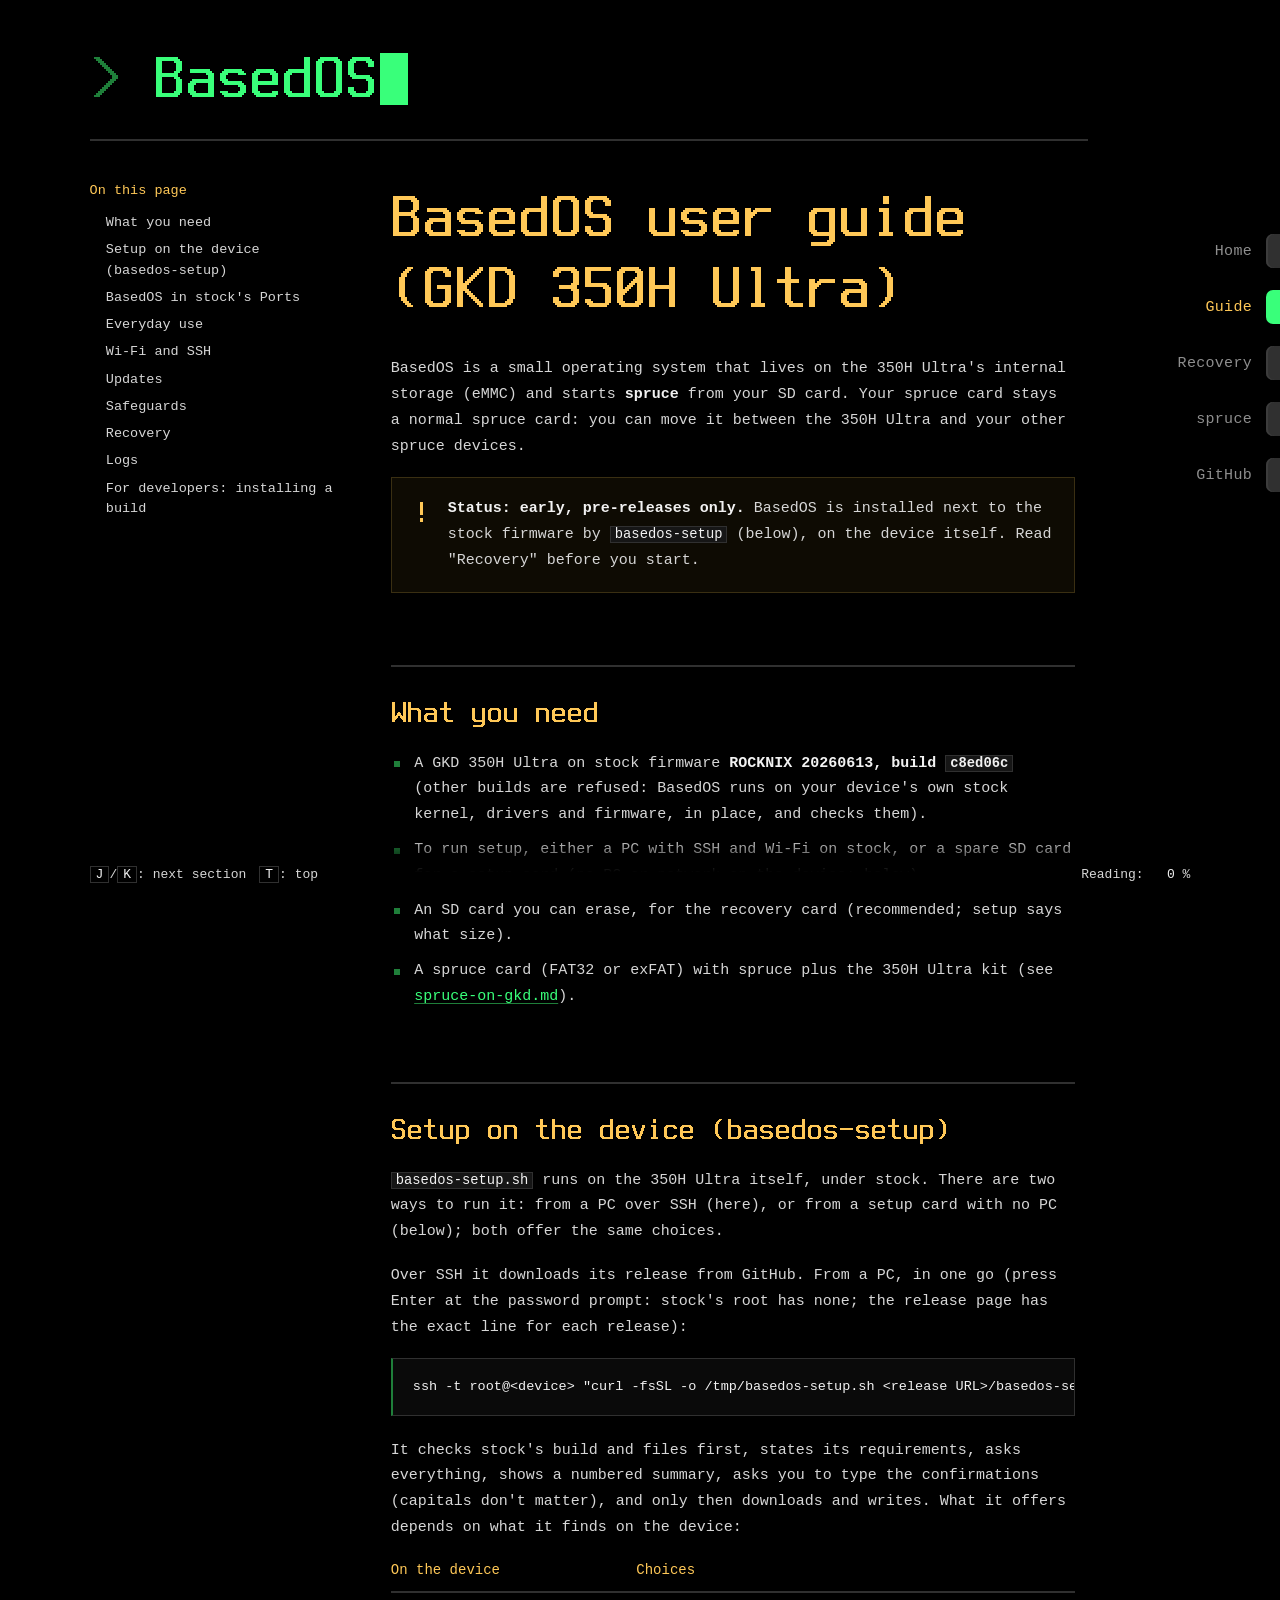
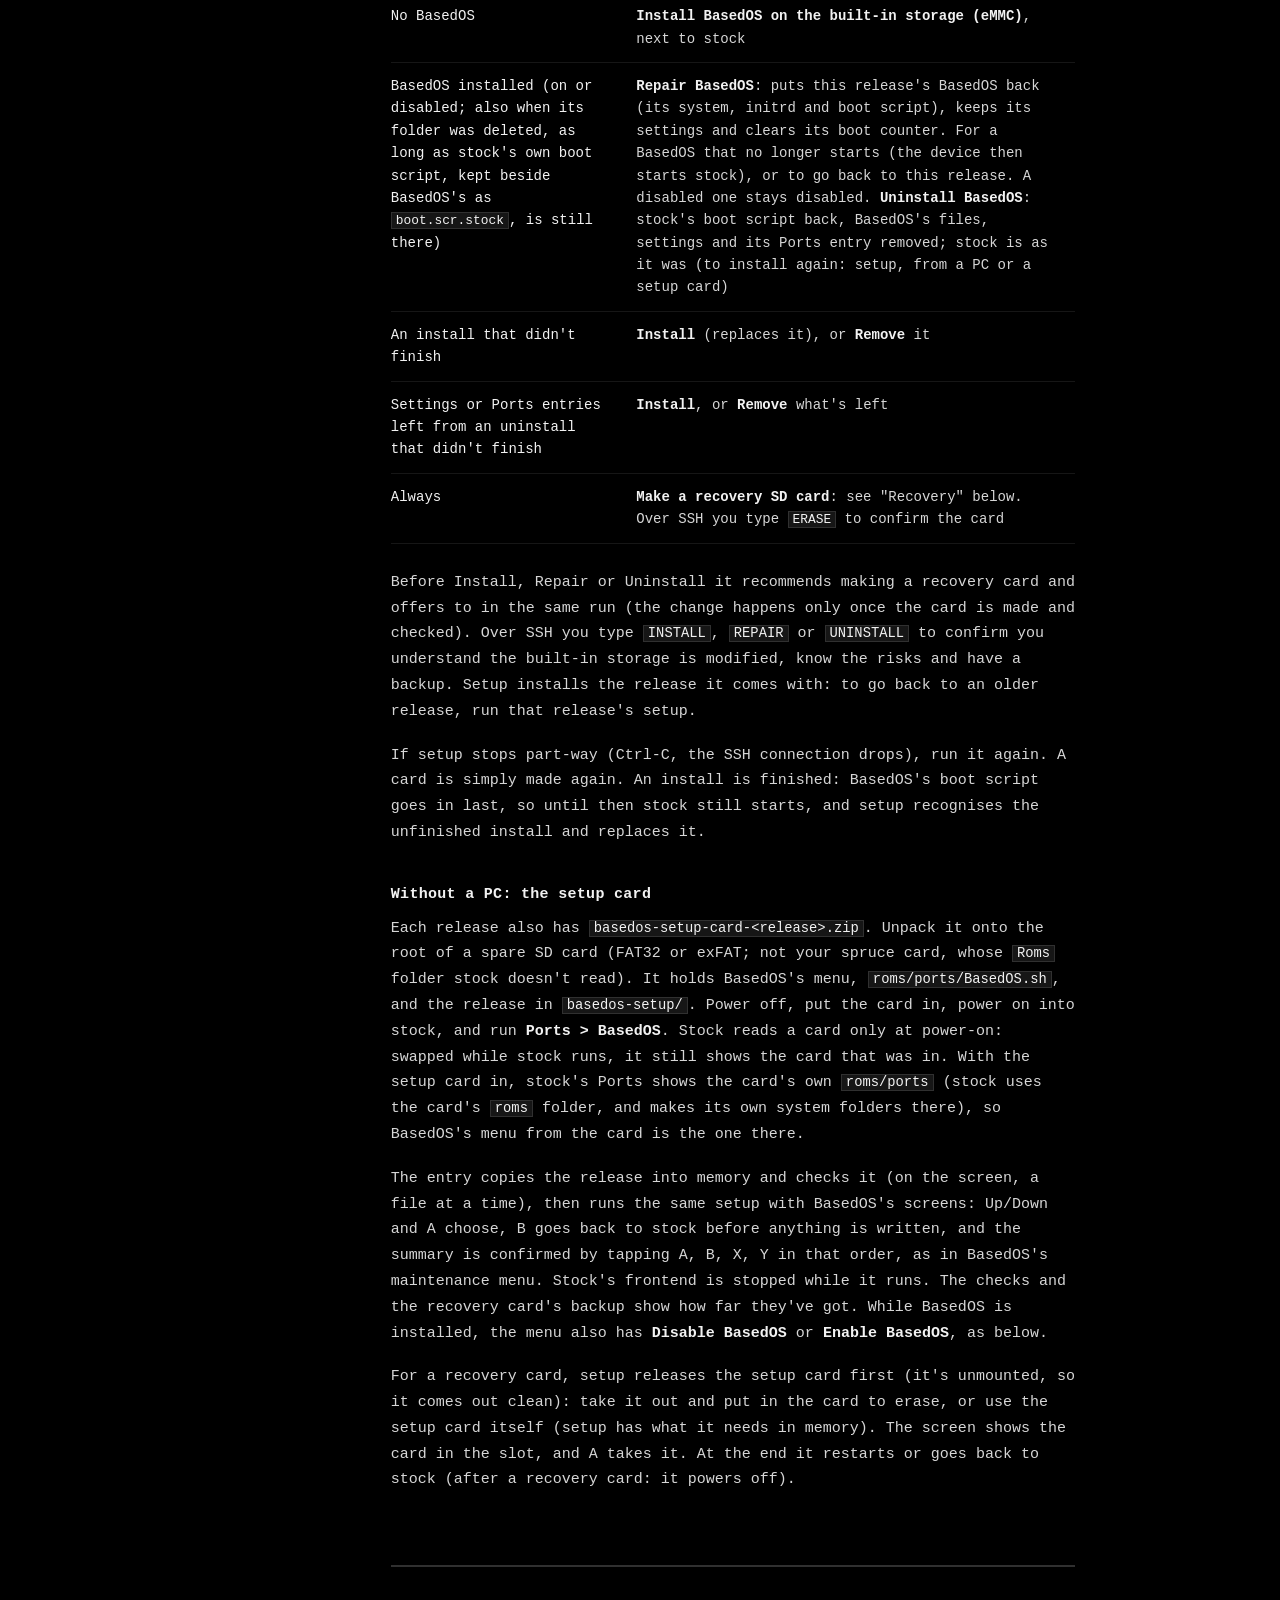
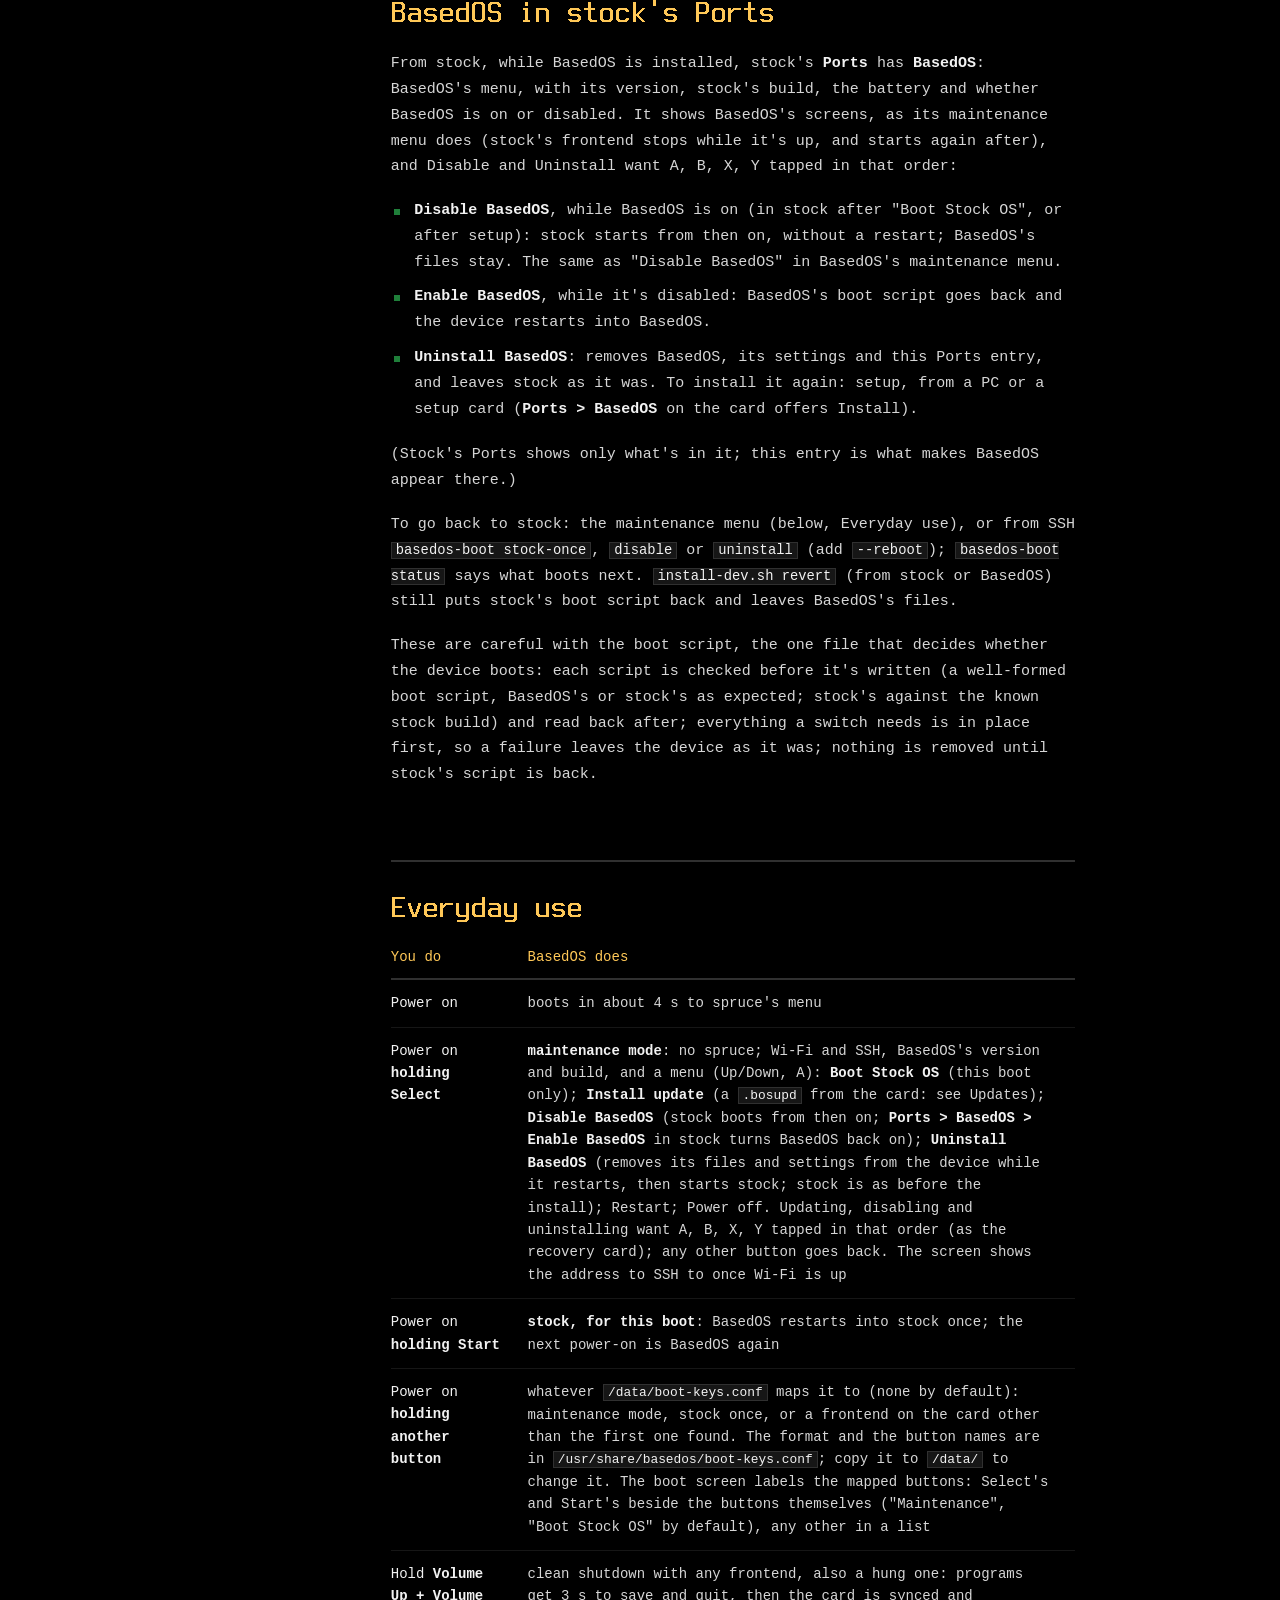
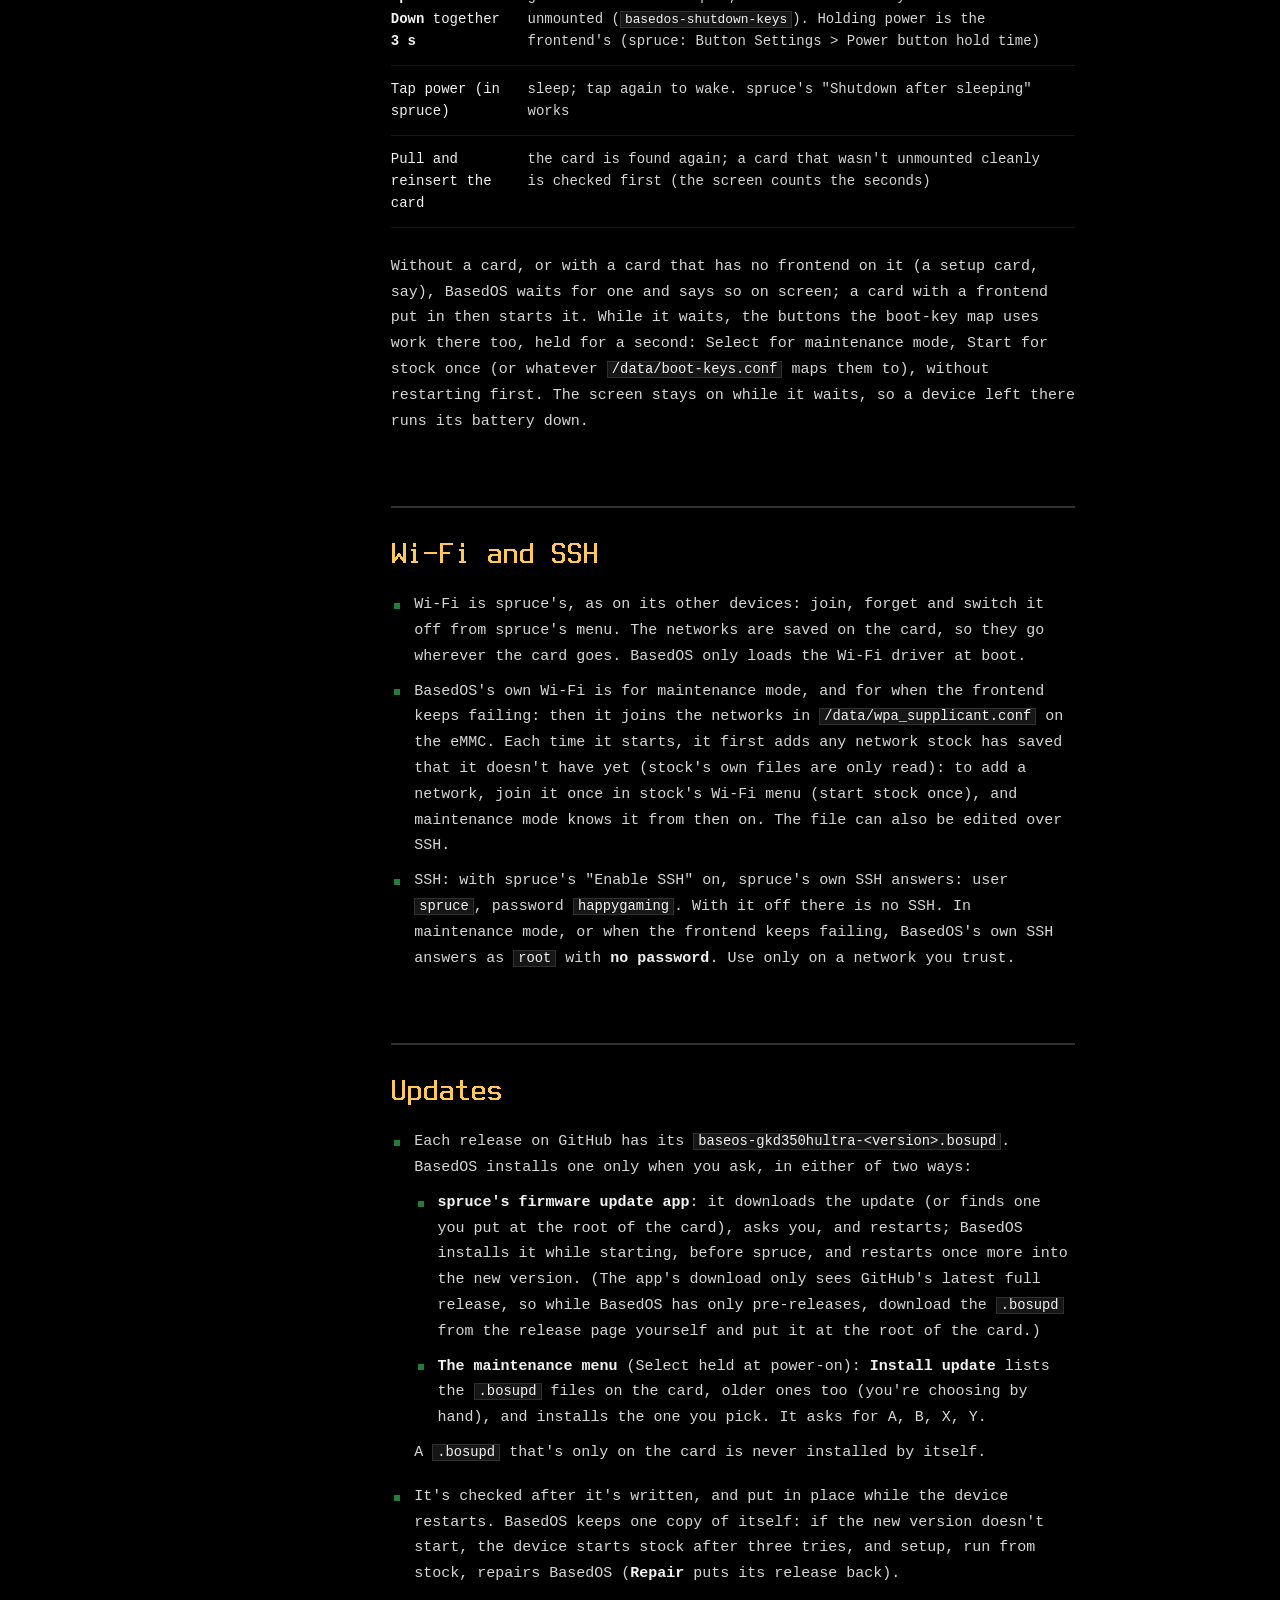
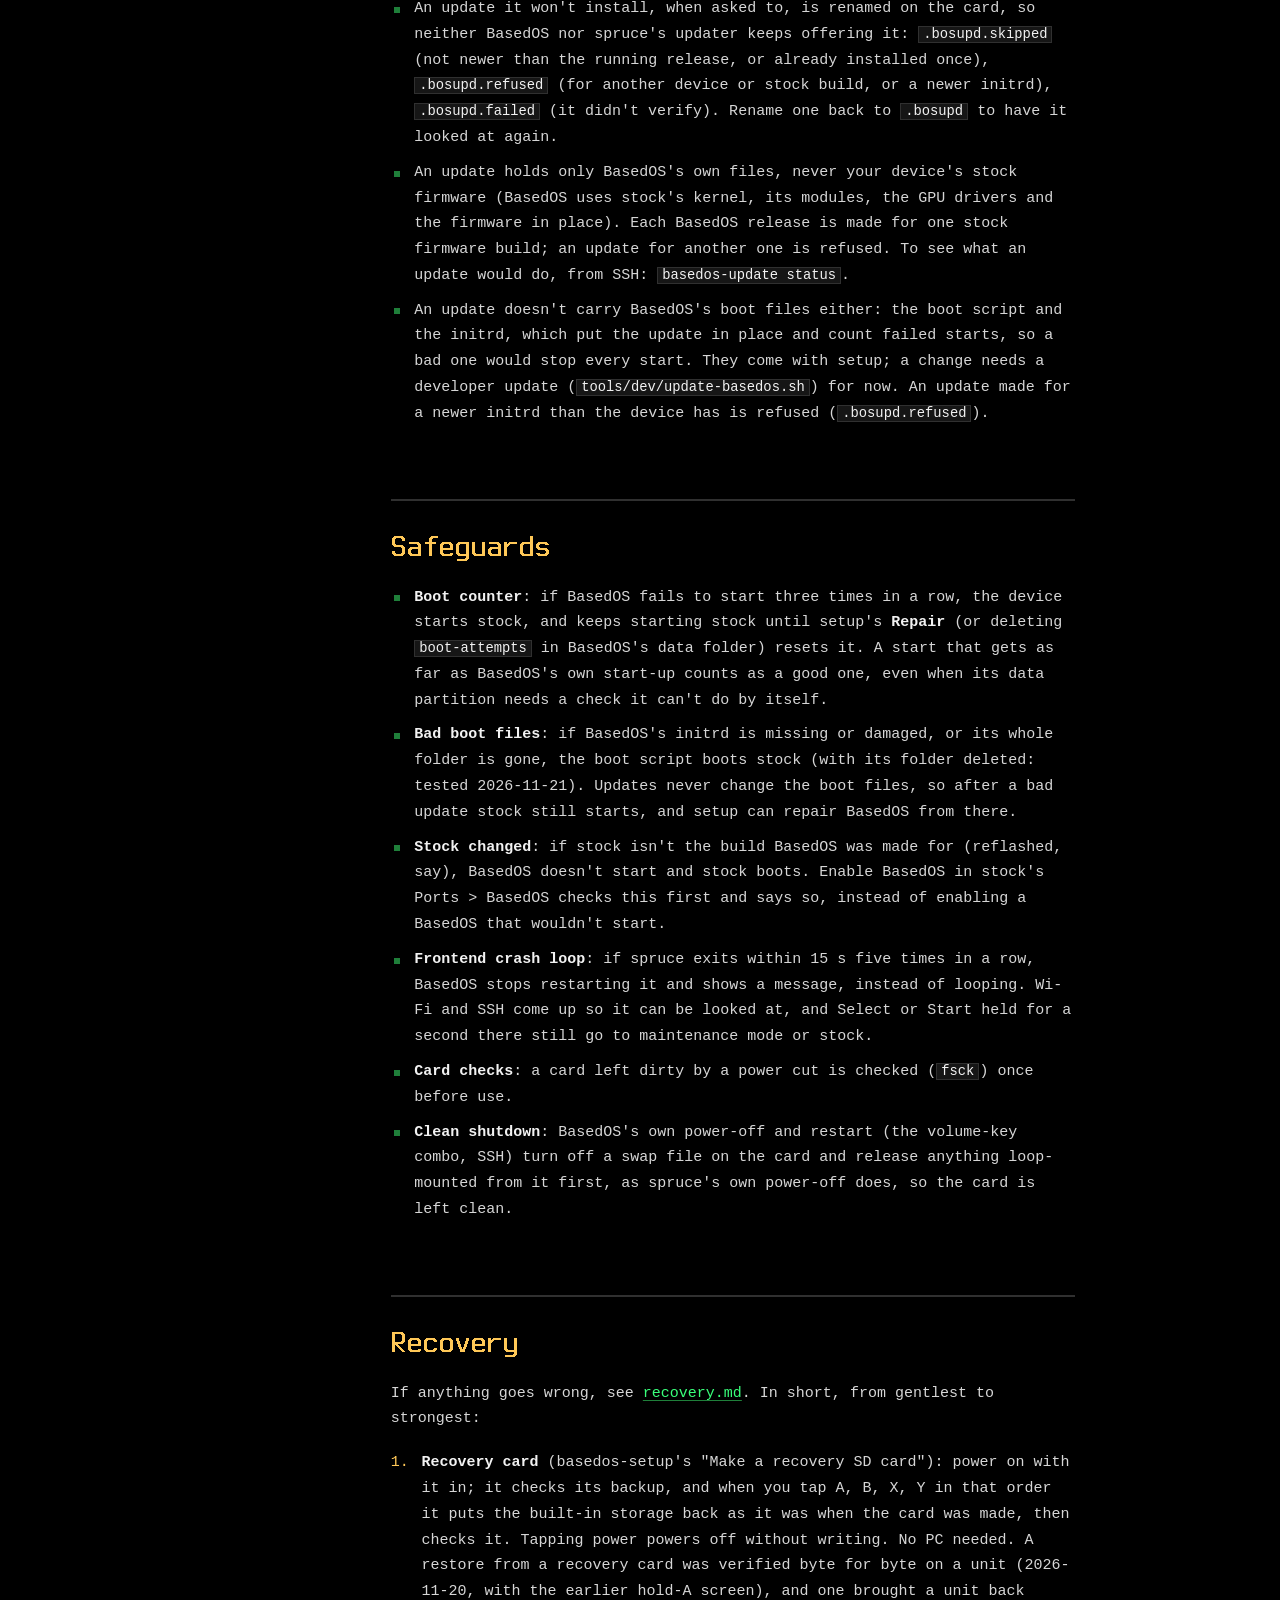
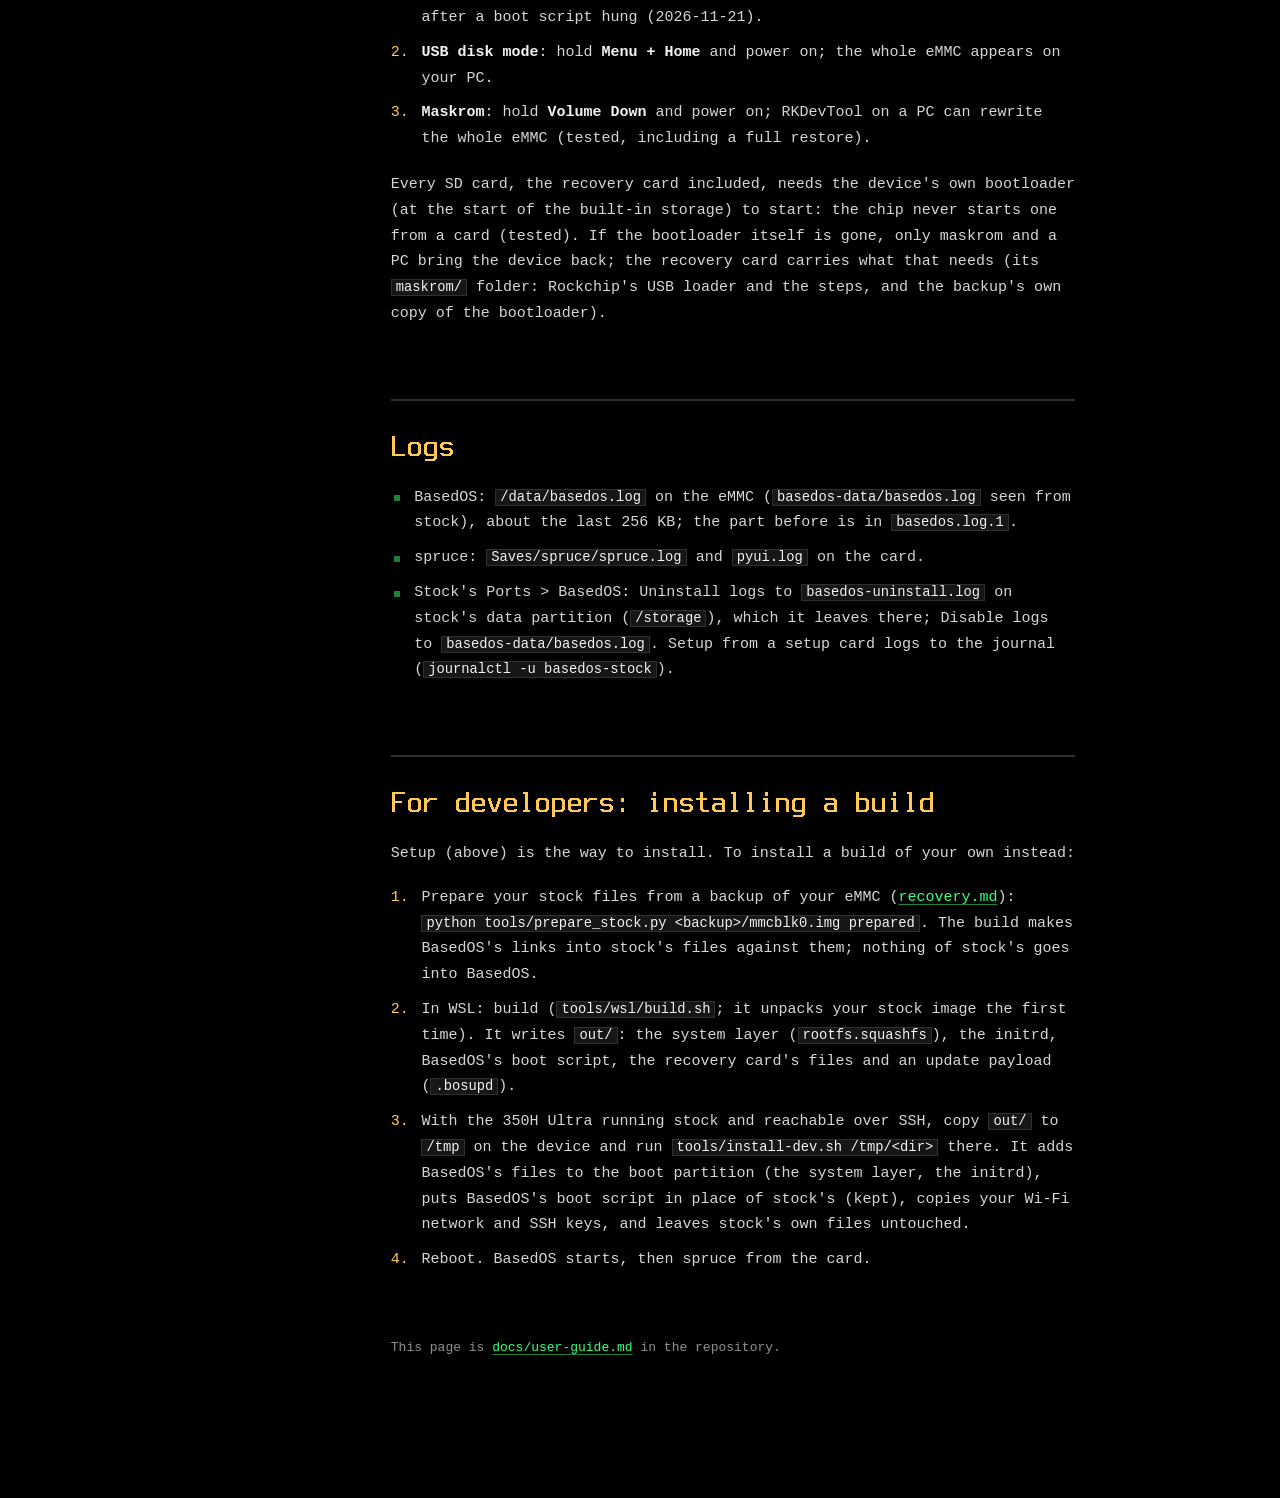
==== site/guide.html @ db6d16e3 "Web docs: site/ in the boot screen's look, with its own font tools/site/build.py (standard library o" ====
<!doctype html>
<html lang="en">
<head>
<meta charset="utf-8">
<meta name="viewport" content="width=device-width, initial-scale=1">
<title>BasedOS user guide (GKD 350H Ultra)</title>
<meta name="description" content="Setting up BasedOS on the GKD 350H Ultra, using it day to day, and getting back to stock.">
<meta name="theme-color" content="#000000">
<meta name="color-scheme" content="dark">
<link rel="icon" href="favicon.svg" type="image/svg+xml">
<link rel="preload" href="fonts/BasedOS-Boot.ttf" as="font" type="font/ttf" crossorigin>
<link rel="stylesheet" href="basedos.css">
</head>
<body class="doc">
<a class="skip" href="#main">Skip to the text</a>
<header class="bezel">
  <a class="homelink" href="index.html"><svg class="wordmark" viewBox="0 0 160 32" role="img" aria-label="BasedOS"><title>BasedOS</title><rect class="c" x="2" y="6" width="3" height="1"/><rect class="c" x="3" y="7" width="3" height="1"/><rect class="c" x="4" y="8" width="3" height="1"/><rect class="c" x="5" y="9" width="3" height="1"/><rect class="c" x="6" y="10" width="3" height="1"/><rect class="c" x="7" y="11" width="3" height="1"/><rect class="c" x="8" y="12" width="3" height="1"/><rect class="c" x="9" y="13" width="3" height="1"/><rect class="c" x="10" y="14" width="3" height="1"/><rect class="c" x="11" y="15" width="3" height="2"/><rect class="c" x="10" y="17" width="3" height="1"/><rect class="c" x="9" y="18" width="3" height="1"/><rect class="c" x="8" y="19" width="3" height="1"/><rect class="c" x="7" y="20" width="3" height="1"/><rect class="c" x="6" y="21" width="3" height="1"/><rect class="c" x="5" y="22" width="3" height="1"/><rect class="c" x="4" y="23" width="3" height="1"/><rect class="c" x="3" y="24" width="3" height="1"/><rect class="c" x="2" y="25" width="3" height="1"/><rect class="w" x="33" y="6" width="11" height="1"/><rect class="w" x="33" y="7" width="12" height="1"/><rect class="w" x="42" y="8" width="4" height="1"/><rect class="w" x="43" y="9" width="3" height="4"/><rect class="w" x="33" y="8" width="3" height="6"/><rect class="w" x="42" y="13" width="3" height="1"/><rect class="w" x="33" y="14" width="11" height="2"/><rect class="w" x="42" y="16" width="3" height="1"/><rect class="w" x="43" y="17" width="3" height="6"/><rect class="w" x="33" y="16" width="3" height="8"/><rect class="w" x="42" y="23" width="4" height="1"/><rect class="w" x="33" y="24" width="12" height="1"/><rect class="w" x="33" y="25" width="11" height="1"/><rect class="w" x="50" y="12" width="10" height="1"/><rect class="w" x="50" y="13" width="11" height="1"/><rect class="w" x="58" y="14" width="4" height="1"/><rect class="w" x="59" y="15" width="3" height="2"/><rect class="w" x="51" y="17" width="11" height="1"/><rect class="w" x="50" y="18" width="12" height="1"/><rect class="w" x="49" y="19" width="4" height="1"/><rect class="w" x="49" y="20" width="3" height="3"/><rect class="w" x="59" y="19" width="3" height="5"/><rect class="w" x="49" y="23" width="4" height="1"/><rect class="w" x="50" y="24" width="12" height="1"/><rect class="w" x="51" y="25" width="11" height="1"/><rect class="w" x="67" y="12" width="9" height="1"/><rect class="w" x="66" y="13" width="11" height="1"/><rect class="w" x="74" y="14" width="4" height="1"/><rect class="w" x="65" y="14" width="4" height="1"/><rect class="w" x="65" y="15" width="3" height="2"/><rect class="w" x="65" y="17" width="4" height="1"/><rect class="w" x="66" y="18" width="10" height="1"/><rect class="w" x="67" y="19" width="10" height="1"/><rect class="w" x="74" y="20" width="4" height="1"/><rect class="w" x="75" y="21" width="3" height="2"/><rect class="w" x="74" y="23" width="4" height="1"/><rect class="w" x="65" y="23" width="4" height="1"/><rect class="w" x="66" y="24" width="11" height="1"/><rect class="w" x="67" y="25" width="9" height="1"/><rect class="w" x="83" y="12" width="9" height="1"/><rect class="w" x="82" y="13" width="11" height="1"/><rect class="w" x="90" y="14" width="4" height="1"/><rect class="w" x="81" y="14" width="4" height="1"/><rect class="w" x="91" y="15" width="3" height="3"/><rect class="w" x="81" y="15" width="3" height="3"/><rect class="w" x="81" y="18" width="13" height="2"/><rect class="w" x="81" y="20" width="3" height="3"/><rect class="w" x="91" y="23" width="3" height="1"/><rect class="w" x="81" y="23" width="4" height="1"/><rect class="w" x="82" y="24" width="12" height="1"/><rect class="w" x="83" y="25" width="10" height="1"/><rect class="w" x="107" y="6" width="3" height="6"/><rect class="w" x="99" y="12" width="11" height="1"/><rect class="w" x="98" y="13" width="12" height="1"/><rect class="w" x="97" y="14" width="4" height="1"/><rect class="w" x="97" y="15" width="3" height="8"/><rect class="w" x="107" y="14" width="3" height="10"/><rect class="w" x="97" y="23" width="4" height="1"/><rect class="w" x="98" y="24" width="12" height="1"/><rect class="w" x="99" y="25" width="11" height="1"/><rect class="w" x="115" y="6" width="9" height="1"/><rect class="w" x="114" y="7" width="11" height="1"/><rect class="w" x="122" y="8" width="4" height="1"/><rect class="w" x="113" y="8" width="4" height="1"/><rect class="w" x="123" y="9" width="3" height="14"/><rect class="w" x="113" y="9" width="3" height="14"/><rect class="w" x="122" y="23" width="4" height="1"/><rect class="w" x="113" y="23" width="4" height="1"/><rect class="w" x="114" y="24" width="11" height="1"/><rect class="w" x="115" y="25" width="9" height="1"/><rect class="w" x="131" y="6" width="9" height="1"/><rect class="w" x="130" y="7" width="11" height="1"/><rect class="w" x="138" y="8" width="4" height="1"/><rect class="w" x="129" y="8" width="4" height="1"/><rect class="w" x="139" y="9" width="3" height="2"/><rect class="w" x="129" y="9" width="3" height="5"/><rect class="w" x="129" y="14" width="4" height="1"/><rect class="w" x="130" y="15" width="10" height="1"/><rect class="w" x="131" y="16" width="10" height="1"/><rect class="w" x="138" y="17" width="4" height="1"/><rect class="w" x="139" y="18" width="3" height="5"/><rect class="w" x="129" y="21" width="3" height="2"/><rect class="w" x="138" y="23" width="4" height="1"/><rect class="w" x="129" y="23" width="4" height="1"/><rect class="w" x="130" y="24" width="11" height="1"/><rect class="w" x="131" y="25" width="9" height="1"/><rect class="k" x="145" y="4" width="14" height="26"/></svg></a>
</header>
<nav class="keys" aria-label="Pages"><a href="index.html"><span class="label">Home</span><span class="btn" aria-hidden="true"></span></a><a href="guide.html" aria-current="page"><span class="label">Guide</span><span class="btn" aria-hidden="true"></span></a><a href="recovery.html"><span class="label">Recovery</span><span class="btn" aria-hidden="true"></span></a><a href="spruce.html"><span class="label">spruce</span><span class="btn" aria-hidden="true"></span></a><a href="https://github.com/theycallmeboxy/BasedOS"><span class="label">GitHub</span><span class="btn" aria-hidden="true"></span></a></nav>
<div class="screen">
<nav class="menu" aria-label="On this page"><details open><summary>On this page</summary><ol><li class="l2"><a href="#what-you-need">What you need</a></li><li class="l2"><a href="#setup-on-the-device-basedos-setup">Setup on the device (basedos-setup)</a></li><li class="l2"><a href="#basedos-in-stock-s-ports">BasedOS in stock&#x27;s Ports</a></li><li class="l2"><a href="#everyday-use">Everyday use</a></li><li class="l2"><a href="#wi-fi-and-ssh">Wi-Fi and SSH</a></li><li class="l2"><a href="#updates">Updates</a></li><li class="l2"><a href="#safeguards">Safeguards</a></li><li class="l2"><a href="#recovery">Recovery</a></li><li class="l2"><a href="#logs">Logs</a></li><li class="l2"><a href="#for-developers-installing-a-build">For developers: installing a build</a></li></ol></details></nav>
<main id="main">
<h1 id="basedos-user-guide-gkd-350h-ultra"><a class="anchor" href="#basedos-user-guide-gkd-350h-ultra" aria-hidden="true" tabindex="-1">#</a>BasedOS user guide (GKD 350H Ultra)</h1><p>BasedOS is a small operating system that lives on the 350H Ultra's internal storage (eMMC) and starts <strong>spruce</strong> from your SD card. Your spruce card stays a normal spruce card: you can move it between the 350H Ultra and your other spruce devices.</p><aside class="note"><span class="bang" aria-hidden="true">!</span><div><p><strong>Status: early, pre-releases only.</strong> BasedOS is installed next to the stock firmware by <code>basedos-setup</code> (below), on the device itself. Read "Recovery" before you start.</p></div></aside><h2 id="what-you-need"><a class="anchor" href="#what-you-need" aria-hidden="true" tabindex="-1">#</a>What you need</h2><ul><li>A GKD 350H Ultra on stock firmware <strong>ROCKNIX 20260613, build <code>c8ed06c</code></strong> (other builds are refused: BasedOS runs on your device's own stock kernel, drivers and firmware, in place, and checks them).</li><li>To run setup, either a PC with SSH and Wi-Fi on stock, or a spare SD card for a setup card (no PC or network on the device; below).</li><li>An SD card you can erase, for the recovery card (recommended; setup says what size).</li><li>A spruce card (FAT32 or exFAT) with spruce plus the 350H Ultra kit (see <a href="spruce.html"><a href="spruce.html">spruce-on-gkd.md</a></a>).</li></ul><h2 id="setup-on-the-device-basedos-setup"><a class="anchor" href="#setup-on-the-device-basedos-setup" aria-hidden="true" tabindex="-1">#</a>Setup on the device (basedos-setup)</h2><p><code>basedos-setup.sh</code> runs on the 350H Ultra itself, under stock. There are two ways to run it: from a PC over SSH (here), or from a setup card with no PC (below); both offer the same choices.</p><p>Over SSH it downloads its release from GitHub. From a PC, in one go (press Enter at the password prompt: stock's root has none; the release page has the exact line for each release):</p><pre><code>ssh -t root@&lt;device&gt; &quot;curl -fsSL -o /tmp/basedos-setup.sh &lt;release URL&gt;/basedos-setup.sh &amp;&amp; sh /tmp/basedos-setup.sh&quot;</code></pre><p>It checks stock's build and files first, states its requirements, asks everything, shows a numbered summary, asks you to type the confirmations (capitals don't matter), and only then downloads and writes. What it offers depends on what it finds on the device:</p><div class="table"><table><thead><tr><th>On the device</th><th>Choices</th></tr></thead><tbody><tr><td>No BasedOS</td><td><strong>Install BasedOS on the built-in storage (eMMC)</strong>, next to stock</td></tr><tr><td>BasedOS installed (on or disabled; also when its folder was deleted, as long as stock's own boot script, kept beside BasedOS's as <code>boot.scr.stock</code>, is still there)</td><td><strong>Repair BasedOS</strong>: puts this release's BasedOS back (its system, initrd and boot script), keeps its settings and clears its boot counter. For a BasedOS that no longer starts (the device then starts stock), or to go back to this release. A disabled one stays disabled. <strong>Uninstall BasedOS</strong>: stock's boot script back, BasedOS's files, settings and its Ports entry removed; stock is as it was (to install again: setup, from a PC or a setup card)</td></tr><tr><td>An install that didn't finish</td><td><strong>Install</strong> (replaces it), or <strong>Remove</strong> it</td></tr><tr><td>Settings or Ports entries left from an uninstall that didn't finish</td><td><strong>Install</strong>, or <strong>Remove</strong> what's left</td></tr><tr><td>Always</td><td><strong>Make a recovery SD card</strong>: see "Recovery" below. Over SSH you type <code>ERASE</code> to confirm the card</td></tr></tbody></table></div><p>Before Install, Repair or Uninstall it recommends making a recovery card and offers to in the same run (the change happens only once the card is made and checked). Over SSH you type <code>INSTALL</code>, <code>REPAIR</code> or <code>UNINSTALL</code> to confirm you understand the built-in storage is modified, know the risks and have a backup. Setup installs the release it comes with: to go back to an older release, run that release's setup.</p><p>If setup stops part-way (Ctrl-C, the SSH connection drops), run it again. A card is simply made again. An install is finished: BasedOS's boot script goes in last, so until then stock still starts, and setup recognises the unfinished install and replaces it.</p><h3 id="without-a-pc-the-setup-card"><a class="anchor" href="#without-a-pc-the-setup-card" aria-hidden="true" tabindex="-1">#</a>Without a PC: the setup card</h3><p>Each release also has <code>basedos-setup-card-&lt;release&gt;.zip</code>. Unpack it onto the root of a spare SD card (FAT32 or exFAT; not your spruce card, whose <code>Roms</code> folder stock doesn't read). It holds BasedOS's menu, <code>roms/ports/BasedOS.sh</code>, and the release in <code>basedos-setup/</code>. Power off, put the card in, power on into stock, and run <strong>Ports &gt; BasedOS</strong>. Stock reads a card only at power-on: swapped while stock runs, it still shows the card that was in. With the setup card in, stock's Ports shows the card's own <code>roms/ports</code> (stock uses the card's <code>roms</code> folder, and makes its own system folders there), so BasedOS's menu from the card is the one there.</p><p>The entry copies the release into memory and checks it (on the screen, a file at a time), then runs the same setup with BasedOS's screens: Up/Down and A choose, B goes back to stock before anything is written, and the summary is confirmed by tapping A, B, X, Y in that order, as in BasedOS's maintenance menu. Stock's frontend is stopped while it runs. The checks and the recovery card's backup show how far they've got. While BasedOS is installed, the menu also has <strong>Disable BasedOS</strong> or <strong>Enable BasedOS</strong>, as below.</p><p>For a recovery card, setup releases the setup card first (it's unmounted, so it comes out clean): take it out and put in the card to erase, or use the setup card itself (setup has what it needs in memory). The screen shows the card in the slot, and A takes it. At the end it restarts or goes back to stock (after a recovery card: it powers off).</p><h2 id="basedos-in-stock-s-ports"><a class="anchor" href="#basedos-in-stock-s-ports" aria-hidden="true" tabindex="-1">#</a>BasedOS in stock's Ports</h2><p>From stock, while BasedOS is installed, stock's <strong>Ports</strong> has <strong>BasedOS</strong>: BasedOS's menu, with its version, stock's build, the battery and whether BasedOS is on or disabled. It shows BasedOS's screens, as its maintenance menu does (stock's frontend stops while it's up, and starts again after), and Disable and Uninstall want A, B, X, Y tapped in that order:</p><ul><li><strong>Disable BasedOS</strong>, while BasedOS is on (in stock after "Boot Stock OS", or after setup): stock starts from then on, without a restart; BasedOS's files stay. The same as "Disable BasedOS" in BasedOS's maintenance menu.</li><li><strong>Enable BasedOS</strong>, while it's disabled: BasedOS's boot script goes back and the device restarts into BasedOS.</li><li><strong>Uninstall BasedOS</strong>: removes BasedOS, its settings and this Ports entry, and leaves stock as it was. To install it again: setup, from a PC or a setup card (<strong>Ports &gt; BasedOS</strong> on the card offers Install).</li></ul><p>(Stock's Ports shows only what's in it; this entry is what makes BasedOS appear there.)</p><p>To go back to stock: the maintenance menu (below, Everyday use), or from SSH <code>basedos-boot stock-once</code>, <code>disable</code> or <code>uninstall</code> (add <code>--reboot</code>); <code>basedos-boot status</code> says what boots next. <code>install-dev.sh revert</code> (from stock or BasedOS) still puts stock's boot script back and leaves BasedOS's files.</p><p>These are careful with the boot script, the one file that decides whether the device boots: each script is checked before it's written (a well-formed boot script, BasedOS's or stock's as expected; stock's against the known stock build) and read back after; everything a switch needs is in place first, so a failure leaves the device as it was; nothing is removed until stock's script is back.</p><h2 id="everyday-use"><a class="anchor" href="#everyday-use" aria-hidden="true" tabindex="-1">#</a>Everyday use</h2><div class="table"><table><thead><tr><th>You do</th><th>BasedOS does</th></tr></thead><tbody><tr><td>Power on</td><td>boots in about 4 s to spruce's menu</td></tr><tr><td>Power on <strong>holding Select</strong></td><td><strong>maintenance mode</strong>: no spruce; Wi-Fi and SSH, BasedOS's version and build, and a menu (Up/Down, A): <strong>Boot Stock OS</strong> (this boot only); <strong>Install update</strong> (a <code>.bosupd</code> from the card: see Updates); <strong>Disable BasedOS</strong> (stock boots from then on; <strong>Ports &gt; BasedOS &gt; Enable BasedOS</strong> in stock turns BasedOS back on); <strong>Uninstall BasedOS</strong> (removes its files and settings from the device while it restarts, then starts stock; stock is as before the install); Restart; Power off. Updating, disabling and uninstalling want A, B, X, Y tapped in that order (as the recovery card); any other button goes back. The screen shows the address to SSH to once Wi-Fi is up</td></tr><tr><td>Power on <strong>holding Start</strong></td><td><strong>stock, for this boot</strong>: BasedOS restarts into stock once; the next power-on is BasedOS again</td></tr><tr><td>Power on <strong>holding another button</strong></td><td>whatever <code>/data/boot-keys.conf</code> maps it to (none by default): maintenance mode, stock once, or a frontend on the card other than the first one found. The format and the button names are in <code>/usr/share/basedos/boot-keys.conf</code>; copy it to <code>/data/</code> to change it. The boot screen labels the mapped buttons: Select's and Start's beside the buttons themselves ("Maintenance", "Boot Stock OS" by default), any other in a list</td></tr><tr><td>Hold <strong>Volume Up + Volume Down</strong> together <strong>3 s</strong></td><td>clean shutdown with any frontend, also a hung one: programs get 3 s to save and quit, then the card is synced and unmounted (<code>basedos-shutdown-keys</code>). Holding power is the frontend's (spruce: Button Settings &gt; Power button hold time)</td></tr><tr><td>Tap power (in spruce)</td><td>sleep; tap again to wake. spruce's "Shutdown after sleeping" works</td></tr><tr><td>Pull and reinsert the card</td><td>the card is found again; a card that wasn't unmounted cleanly is checked first (the screen counts the seconds)</td></tr></tbody></table></div><p>Without a card, or with a card that has no frontend on it (a setup card, say), BasedOS waits for one and says so on screen; a card with a frontend put in then starts it. While it waits, the buttons the boot-key map uses work there too, held for a second: Select for maintenance mode, Start for stock once (or whatever <code>/data/boot-keys.conf</code> maps them to), without restarting first. The screen stays on while it waits, so a device left there runs its battery down.</p><h2 id="wi-fi-and-ssh"><a class="anchor" href="#wi-fi-and-ssh" aria-hidden="true" tabindex="-1">#</a>Wi-Fi and SSH</h2><ul><li>Wi-Fi is spruce's, as on its other devices: join, forget and switch it off from spruce's menu. The networks are saved on the card, so they go wherever the card goes. BasedOS only loads the Wi-Fi driver at boot.</li><li>BasedOS's own Wi-Fi is for maintenance mode, and for when the frontend keeps failing: then it joins the networks in <code>/data/wpa_supplicant.conf</code> on the eMMC. Each time it starts, it first adds any network stock has saved that it doesn't have yet (stock's own files are only read): to add a network, join it once in stock's Wi-Fi menu (start stock once), and maintenance mode knows it from then on. The file can also be edited over SSH.</li><li>SSH: with spruce's "Enable SSH" on, spruce's own SSH answers: user <code>spruce</code>, password <code>happygaming</code>. With it off there is no SSH. In maintenance mode, or when the frontend keeps failing, BasedOS's own SSH answers as <code>root</code> with <strong>no password</strong>. Use only on a network you trust.</li></ul><h2 id="updates"><a class="anchor" href="#updates" aria-hidden="true" tabindex="-1">#</a>Updates</h2><ul><li>Each release on GitHub has its <code>baseos-gkd350hultra-&lt;version&gt;.bosupd</code>. BasedOS installs one only when you ask, in either of two ways:<ul><li><strong>spruce's firmware update app</strong>: it downloads the update (or finds one you put at the root of the card), asks you, and restarts; BasedOS installs it while starting, before spruce, and restarts once more into the new version. (The app's download only sees GitHub's latest full release, so while BasedOS has only pre-releases, download the <code>.bosupd</code> from the release page yourself and put it at the root of the card.)</li><li><strong>The maintenance menu</strong> (Select held at power-on): <strong>Install update</strong> lists the <code>.bosupd</code> files on the card, older ones too (you're choosing by hand), and installs the one you pick. It asks for A, B, X, Y.</li></ul><p>A <code>.bosupd</code> that's only on the card is never installed by itself.</p></li><li>It's checked after it's written, and put in place while the device restarts. BasedOS keeps one copy of itself: if the new version doesn't start, the device starts stock after three tries, and setup, run from stock, repairs BasedOS (<strong>Repair</strong> puts its release back).</li><li>An update it won't install, when asked to, is renamed on the card, so neither BasedOS nor spruce's updater keeps offering it: <code>.bosupd.skipped</code> (not newer than the running release, or already installed once), <code>.bosupd.refused</code> (for another device or stock build, or a newer initrd), <code>.bosupd.failed</code> (it didn't verify). Rename one back to <code>.bosupd</code> to have it looked at again.</li><li>An update holds only BasedOS's own files, never your device's stock firmware (BasedOS uses stock's kernel, its modules, the GPU drivers and the firmware in place). Each BasedOS release is made for one stock firmware build; an update for another one is refused. To see what an update would do, from SSH: <code>basedos-update status</code>.</li><li>An update doesn't carry BasedOS's boot files either: the boot script and the initrd, which put the update in place and count failed starts, so a bad one would stop every start. They come with setup; a change needs a developer update (<code>tools/dev/update-basedos.sh</code>) for now. An update made for a newer initrd than the device has is refused (<code>.bosupd.refused</code>).</li></ul><h2 id="safeguards"><a class="anchor" href="#safeguards" aria-hidden="true" tabindex="-1">#</a>Safeguards</h2><ul><li><strong>Boot counter</strong>: if BasedOS fails to start three times in a row, the device starts stock, and keeps starting stock until setup's <strong>Repair</strong> (or deleting <code>boot-attempts</code> in BasedOS's data folder) resets it. A start that gets as far as BasedOS's own start-up counts as a good one, even when its data partition needs a check it can't do by itself.</li><li><strong>Bad boot files</strong>: if BasedOS's initrd is missing or damaged, or its whole folder is gone, the boot script boots stock (with its folder deleted: tested 2026-11-21). Updates never change the boot files, so after a bad update stock still starts, and setup can repair BasedOS from there.</li><li><strong>Stock changed</strong>: if stock isn't the build BasedOS was made for (reflashed, say), BasedOS doesn't start and stock boots. Enable BasedOS in stock's Ports &gt; BasedOS checks this first and says so, instead of enabling a BasedOS that wouldn't start.</li><li><strong>Frontend crash loop</strong>: if spruce exits within 15 s five times in a row, BasedOS stops restarting it and shows a message, instead of looping. Wi-Fi and SSH come up so it can be looked at, and Select or Start held for a second there still go to maintenance mode or stock.</li><li><strong>Card checks</strong>: a card left dirty by a power cut is checked (<code>fsck</code>) once before use.</li><li><strong>Clean shutdown</strong>: BasedOS's own power-off and restart (the volume-key combo, SSH) turn off a swap file on the card and release anything loop-mounted from it first, as spruce's own power-off does, so the card is left clean.</li></ul><h2 id="recovery"><a class="anchor" href="#recovery" aria-hidden="true" tabindex="-1">#</a>Recovery</h2><p>If anything goes wrong, see <a href="recovery.html"><a href="recovery.html">recovery.md</a></a>. In short, from gentlest to strongest:</p><ol><li><strong>Recovery card</strong> (basedos-setup's "Make a recovery SD card"): power on with it in; it checks its backup, and when you tap A, B, X, Y in that order it puts the built-in storage back as it was when the card was made, then checks it. Tapping power powers off without writing. No PC needed. A restore from a recovery card was verified byte for byte on a unit (2026-11-20, with the earlier hold-A screen), and one brought a unit back after a boot script hung (2026-11-21).</li><li><strong>USB disk mode</strong>: hold <strong>Menu + Home</strong> and power on; the whole eMMC appears on your PC.</li><li><strong>Maskrom</strong>: hold <strong>Volume Down</strong> and power on; RKDevTool on a PC can rewrite the whole eMMC (tested, including a full restore).</li></ol><p>Every SD card, the recovery card included, needs the device's own bootloader (at the start of the built-in storage) to start: the chip never starts one from a card (tested). If the bootloader itself is gone, only maskrom and a PC bring the device back; the recovery card carries what that needs (its <code>maskrom/</code> folder: Rockchip's USB loader and the steps, and the backup's own copy of the bootloader).</p><h2 id="logs"><a class="anchor" href="#logs" aria-hidden="true" tabindex="-1">#</a>Logs</h2><ul><li>BasedOS: <code>/data/basedos.log</code> on the eMMC (<code>basedos-data/basedos.log</code> seen from stock), about the last 256 KB; the part before is in <code>basedos.log.1</code>.</li><li>spruce: <code>Saves/spruce/spruce.log</code> and <code>pyui.log</code> on the card.</li><li>Stock's Ports &gt; BasedOS: Uninstall logs to <code>basedos-uninstall.log</code> on stock's data partition (<code>/storage</code>), which it leaves there; Disable logs to <code>basedos-data/basedos.log</code>. Setup from a setup card logs to the journal (<code>journalctl -u basedos-stock</code>).</li></ul><h2 id="for-developers-installing-a-build"><a class="anchor" href="#for-developers-installing-a-build" aria-hidden="true" tabindex="-1">#</a>For developers: installing a build</h2><p>Setup (above) is the way to install. To install a build of your own instead:</p><ol><li>Prepare your stock files from a backup of your eMMC (<a href="recovery.html">recovery.md</a>): <code>python tools/prepare_stock.py &lt;backup&gt;/mmcblk0.img prepared</code>. The build makes BasedOS's links into stock's files against them; nothing of stock's goes into BasedOS.</li><li>In WSL: build (<code>tools/wsl/build.sh</code>; it unpacks your stock image the first time). It writes <code>out/</code>: the system layer (<code>rootfs.squashfs</code>), the initrd, BasedOS's boot script, the recovery card's files and an update payload (<code>.bosupd</code>).</li><li>With the 350H Ultra running stock and reachable over SSH, copy <code>out/</code> to <code>/tmp</code> on the device and run <code>tools/install-dev.sh /tmp/&lt;dir&gt;</code> there. It adds BasedOS's files to the boot partition (the system layer, the initrd), puts BasedOS's boot script in place of stock's (kept), copies your Wi-Fi network and SSH keys, and leaves stock's own files untouched.</li><li>Reboot. BasedOS starts, then spruce from the card.</li></ol><p class="source">This page is <a href="https://github.com/theycallmeboxy/BasedOS/blob/main/docs/user-guide.md">docs/user-guide.md</a> in the repository.</p>
</main>
</div>
<footer class="status">
  <span class="hints" aria-hidden="true"><kbd>J</kbd>/<kbd>K</kbd>: next section&emsp;<kbd>T</kbd>: top</span>
  <span class="read" aria-hidden="true">Reading: <b>0</b> %</span>
</footer>
<script src="basedos.js" defer></script>
</body>
</html>
---- site/basedos.css ----
/* BasedOS's web docs: the boot screen's look (tools/boot-ui/basedos-splash.c), made for reading.
 *
 * Black, as the panel. The green is the wordmark's only; text is neutral, headings and what's
 * selected are amber; one rule under the wordmark. Square corners everywhere but the hardware
 * buttons. The pixel font ("BasedOS Boot", from the boot screen's Terminus) is used only at
 * whole multiples of its 32 px cell, where every pixel lands on one: 32 and 64 px. */

@font-face {
  font-family: "BasedOS Boot";
  src: url("fonts/BasedOS-Boot.ttf") format("truetype");
  font-display: swap;
}

:root {
  --bg: #000;
  --fg: #d6d6d6;
  --muted: #8e8e8e;
  --bright: #f2f2f2;
  --hi: #ffc857;
  --green: #39ff7a;
  --dim: #1f7f3a;
  --rule: #303030;
  --faint: #161616;
  --panel: #0a0a0a;
  --px: "BasedOS Boot", ui-monospace, monospace;
  --mono: ui-monospace, "Cascadia Mono", "SF Mono", "JetBrains Mono", Menlo, Consolas, "Liberation Mono", monospace;
  --margin: clamp(16px, 7vw, 120px);   /* the boot screen's: 7 % of the width */
  --rail: 168px;                       /* the page keys on the right edge */
  color-scheme: dark;
}

* { box-sizing: border-box; }

html {
  background: var(--bg);
  scroll-padding-top: 24px;
  scrollbar-color: var(--rule) var(--bg);
}

body {
  margin: 0;
  background: var(--bg);
  color: var(--fg);
  font: 15px/1.72 var(--mono);
  -webkit-text-size-adjust: 100%;
}

::selection { background: var(--green); color: #000; }

:focus-visible { outline: 2px solid var(--hi); outline-offset: 3px; }

.skip {
  position: absolute; left: -9999px; top: 8px;
  background: var(--hi); color: #000; padding: 6px 12px; z-index: 10;
}
.skip:focus { left: 8px; }

/* --- The wordmark and its rule ------------------------------------------------------------ */

.bezel {
  padding: max(24px, 5vh) var(--margin) 0;
}
.bezel::after {                         /* the rule under the wordmark */
  content: "";
  display: block;
  height: 2px;
  margin-top: 20px;
  margin-right: calc(var(--rail) - var(--margin) + 24px);
  background: var(--rule);
}
.homelink { display: inline-block; line-height: 0; }
.homelink:hover { background: none; }
.wordmark { height: clamp(36px, 5.2vw, 64px); width: auto; display: block; }
.wordmark .c { fill: var(--dim); }
.wordmark .w { fill: var(--green); }
.wordmark .k { fill: var(--green); animation: blink 1.06s steps(1, end) infinite; }

@keyframes blink { 50% { opacity: 0; } }

/* --- The page keys: labels on the right edge, each beside a button on the bezel ------------- */

.keys {
  position: fixed;
  right: 0;
  top: 26vh;
  display: flex;
  flex-direction: column;
  align-items: flex-end;
  gap: 22px;
  z-index: 5;
}
.keys a {
  display: flex;
  align-items: center;
  gap: 14px;
  color: var(--muted);
  text-decoration: none;
  font: 15px/1 var(--mono);
  letter-spacing: 0.02em;
}
.keys .btn {                            /* the hardware button, half in the bezel */
  width: 14px;
  height: 34px;
  border-radius: 7px 0 0 7px;
  background: var(--rule);
  box-shadow: inset 2px 0 0 #3c3c3c;
  transition: width 120ms ease, background 120ms ease;
}
.keys a:hover { color: var(--bright); background: none; }
.keys a:hover .btn { width: 20px; background: var(--dim); }
.keys a[aria-current="page"] { color: var(--hi); }
.keys a[aria-current="page"] .btn { background: var(--green); box-shadow: none; }

/* --- The screen: the menu and the text ---------------------------------------------------- */

.screen {
  display: grid;
  grid-template-columns: minmax(180px, 250px) minmax(0, 76ch);
  gap: clamp(32px, 4vw, 64px);
  padding: 40px calc(var(--rail) + 24px) 120px var(--margin);
}
body.home .screen { grid-template-columns: minmax(0, 1fr); }

/* The menu: the boot screen's list, "> " before what's selected. */
.menu { position: sticky; top: 24px; align-self: start; font-size: 13.5px; line-height: 1.5; }
.menu summary {
  color: var(--hi);
  list-style: none;
  cursor: default;
  margin-bottom: 12px;
}
.menu summary::-webkit-details-marker { display: none; }
.menu ol { list-style: none; margin: 0; padding: 0; }
.menu li { margin: 0 0 7px; padding-left: 0; }
.menu li::before { content: none; }
.menu a {
  display: block;
  color: var(--fg);
  text-decoration: none;
  padding-left: 2ch;
  position: relative;
}
.menu a::before { content: ">"; position: absolute; left: 0; color: var(--hi); visibility: hidden; }
.menu a:hover { color: var(--bright); background: none; }
.menu li.on a { color: var(--hi); }
.menu li.on a::before { visibility: visible; }

/* --- Text --------------------------------------------------------------------------------- */

main { min-width: 0; }
main > :first-child { margin-top: 0; }

h1, h2 {
  font-family: var(--px);
  font-weight: normal;
  color: var(--hi);
  line-height: 1.12;
  letter-spacing: 0;
  text-rendering: optimizeSpeed;
  -webkit-font-smoothing: none;
}
h1 { font-size: 64px; margin: 0 0 32px; }
h2 {
  font-size: 32px;
  margin: 72px 0 20px;
  padding-top: 28px;
  border-top: 2px solid var(--rule);
}
h3 { font-size: 15px; color: var(--bright); margin: 36px 0 8px; letter-spacing: 0.02em; }
h1, h2, h3 { position: relative; }
.anchor {
  position: absolute;
  left: -1.4em;
  color: var(--dim);
  text-decoration: none;
  opacity: 0;
  font-family: var(--mono);
  font-size: 15px;
}
h2 .anchor { top: 36px; }
h1:hover .anchor, h2:hover .anchor, h3:hover .anchor { opacity: 1; }

p { margin: 0 0 18px; max-width: 76ch; }
strong, b { color: var(--bright); font-weight: 600; }

a {
  color: var(--green);
  text-decoration: underline;
  text-decoration-thickness: 1px;
  text-underline-offset: 3px;
  text-decoration-color: var(--dim);
}
a:hover { background: var(--green); color: #000; text-decoration: none; }
a:hover code { color: #000; background: transparent; border-color: transparent; }

code {
  font-family: var(--mono);
  font-size: 0.92em;
  color: var(--bright);
  background: var(--faint);
  border: 1px solid var(--rule);
  padding: 0 4px;
  overflow-wrap: anywhere;
}
pre {
  margin: 0 0 22px;
  padding: 16px 20px;
  background: var(--panel);
  border: 1px solid var(--rule);
  border-left: 2px solid var(--dim);
  overflow-x: auto;
  line-height: 1.55;
}
pre code { background: none; border: 0; padding: 0; font-size: 13.5px; overflow-wrap: normal; white-space: pre; }

/* Lists: a pixel for a bullet; numbers in amber, as setup numbers its summary. */
ul, ol { margin: 0 0 20px; padding: 0; list-style: none; max-width: 76ch; }
li { position: relative; margin: 0 0 9px; padding-left: 2.6ch; }
ul > li::before {
  content: "";
  position: absolute;
  left: 0.4ch;
  top: 0.72em;
  width: 6px;
  height: 6px;
  background: var(--dim);
}
ol { counter-reset: n; }
ol > li { counter-increment: n; padding-left: 3.4ch; }
ol > li::before { content: counter(n) "."; position: absolute; left: 0; color: var(--hi); }
li > ul, li > ol { margin: 9px 0 0; }

/* Tables: key and value, as the boot screen lines them up. */
.table { overflow-x: auto; margin: 4px 0 26px; }
table { border-collapse: collapse; width: 100%; font-size: 14px; line-height: 1.6; }
th {
  text-align: left;
  font-weight: normal;
  color: var(--hi);
  padding: 0 20px 10px 0;
  border-bottom: 2px solid var(--rule);
  white-space: nowrap;
}
td { vertical-align: top; padding: 12px 20px 12px 0; border-bottom: 1px solid var(--faint); }
td:first-child { color: var(--bright); min-width: 14ch; }
tr:hover td { background: #070707; }

/* A note: the boot screen's "!" heading. */
.note {
  display: grid;
  grid-template-columns: auto 1fr;
  gap: 18px;
  align-items: start;
  margin: 0 0 26px;
  padding: 18px 22px;
  border: 1px solid #3a2f12;
  background: #0e0b03;
  max-width: 76ch;
}
.note .bang { font: 32px/1 var(--px); color: var(--hi); }
.note p:last-child { margin-bottom: 0; }

.source { margin-top: 64px; color: var(--muted); font-size: 13px; }

/* --- The status line ---------------------------------------------------------------------- */

.status {
  position: fixed;
  left: 0; right: 0; bottom: 0;
  display: flex;
  justify-content: space-between;
  gap: 24px;
  padding: 26px var(--margin) 14px;
  background: linear-gradient(to bottom, transparent, #000 55%);
  font-size: 13px;
  color: var(--fg);
  pointer-events: none;
  z-index: 4;
}
.status .read b { color: var(--bright); font-weight: normal; display: inline-block; min-width: 3ch; text-align: right; }
kbd {
  font: inherit;
  color: var(--bright);
  border: 1px solid var(--rule);
  padding: 0 5px;
}

/* --- Home --------------------------------------------------------------------------------- */

.hero {
  display: grid;
  grid-template-columns: minmax(280px, 560px) minmax(0, 1fr);
  gap: clamp(32px, 5vw, 80px);
  align-items: center;
  margin: 8px 0 24px;
}
.pitch h1 { font-size: 64px; margin-bottom: 28px; }
.lede { font-size: 17px; line-height: 1.7; color: var(--fg); }
.go { display: flex; gap: 14px; flex-wrap: wrap; margin-top: 30px; }
.cta {
  display: inline-block;
  padding: 10px 18px;
  background: var(--green);
  color: #000;
  text-decoration: none;
  font-weight: 600;
}
.cta:hover { background: var(--bright); color: #000; }
.cta.quiet { background: transparent; color: var(--green); box-shadow: inset 0 0 0 1px var(--dim); }
.cta.quiet:hover { background: var(--green); color: #000; }

/* The device: the boot screen (1600x1440 as held) in a bezel, its two buttons beside it. */
.device {
  position: relative;
  margin: 0;
  padding: 18px 34px 18px 18px;
  background: #0d0d0d;
  border-radius: 22px;
  box-shadow: inset 0 0 0 1px #1c1c1c;
}
.glass {
  position: relative;
  aspect-ratio: 1600 / 1440;
  background: #000;
  box-shadow: inset 0 0 0 1px #1a1a1a;
  container-type: inline-size;
  overflow: hidden;
}
.g-mark { position: absolute; left: 7%; top: 5%; width: 30%; }
.g-mark .wordmark { width: 100%; height: auto; }
.g-rule { position: absolute; left: 7%; right: 7%; top: 16.5%; height: 0.4cqw; background: var(--rule); }
.g-key, .g-status {
  position: absolute;
  font-family: var(--px);
  font-size: 4cqw;
  line-height: 1;
  color: var(--fg);
  white-space: nowrap;
}
.g-key { right: 3%; }
.g-select { top: 62%; }
.g-start { top: 72%; }
.g-status { left: 7%; bottom: 6%; }
.hw {
  position: absolute;
  right: 0;
  width: 10px;
  height: 7%;
  border-radius: 5px 0 0 5px;
  background: #2a2a2a;
}
.hw-select { top: calc(18px + 62% * 0.86); }
.hw-start { top: calc(18px + 72% * 0.86); }
.device figcaption {
  position: absolute;
  left: 0; right: 0; top: 100%;
  margin-top: 12px;
  color: var(--muted);
  font-size: 12.5px;
}

.checks li { padding-left: 4.4ch; }
.checks li::before {
  content: "[x]";
  width: auto; height: auto;
  background: none;
  left: 0; top: 0;
  color: var(--green);
}
.steps li { padding-left: 4ch; }

/* --- Narrow screens ----------------------------------------------------------------------- */

@media (max-width: 1100px) {
  :root { --rail: 0px; }
  .keys {
    position: static;
    flex-direction: row;
    flex-wrap: wrap;
    align-items: center;
    gap: 6px 18px;
    padding: 14px var(--margin) 0;
  }
  .keys a { flex-direction: row-reverse; gap: 8px; }
  .keys .btn { width: 8px; height: 18px; border-radius: 4px; }
  .keys a:hover .btn { width: 8px; }
  .bezel::after { margin-right: 0; }
  .screen { padding-right: var(--margin); grid-template-columns: minmax(160px, 220px) minmax(0, 1fr); }
}

@media (max-width: 820px) {
  body { font-size: 14.5px; }
  .screen { display: block; padding-top: 24px; }
  .menu { position: static; margin-bottom: 28px; border: 1px solid var(--rule); padding: 12px 16px; }
  .menu details:not([open]) summary { margin-bottom: 0; }
  .menu summary { cursor: pointer; }
  .menu summary::after { content: "  (A: open)"; color: var(--muted); }
  .menu details[open] summary::after { content: "  (B: close)"; }
  h1, .pitch h1 { font-size: 32px; }
  h2 { font-size: 32px; margin-top: 56px; }
  .anchor { display: none; }
  .hero { grid-template-columns: 1fr; }
  .device { margin-bottom: 40px; }
  .status .hints { display: none; }
  .status { justify-content: flex-end; }
}

@media (prefers-reduced-motion: reduce) {
  .wordmark .k { animation: none; }
  .keys .btn { transition: none; }
}

@media print {
  .keys, .status, .menu, .skip { display: none; }
  body, html { background: #fff; color: #000; }
  .screen { display: block; padding: 0; }
  h1, h2 { color: #000; }
  a { color: #000; }
  .wordmark .c, .wordmark .w, .wordmark .k { fill: #000; }
}
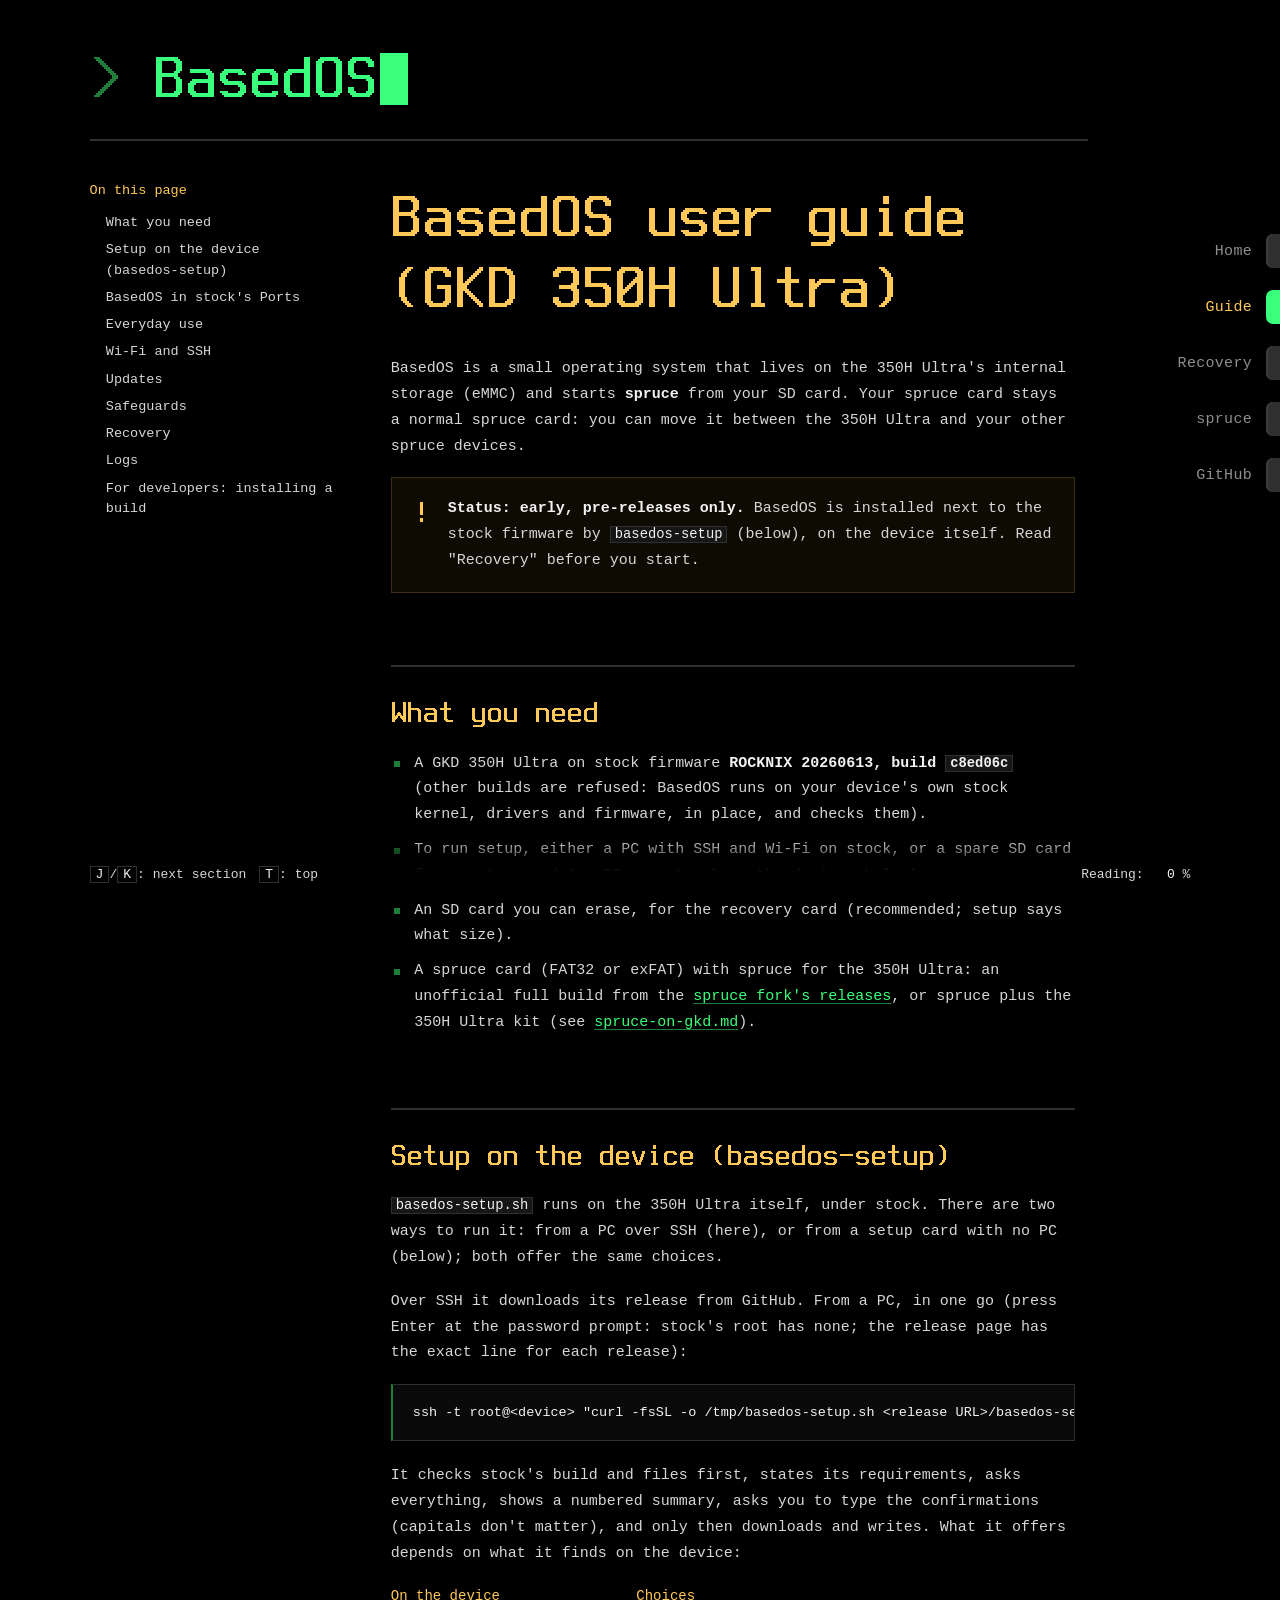
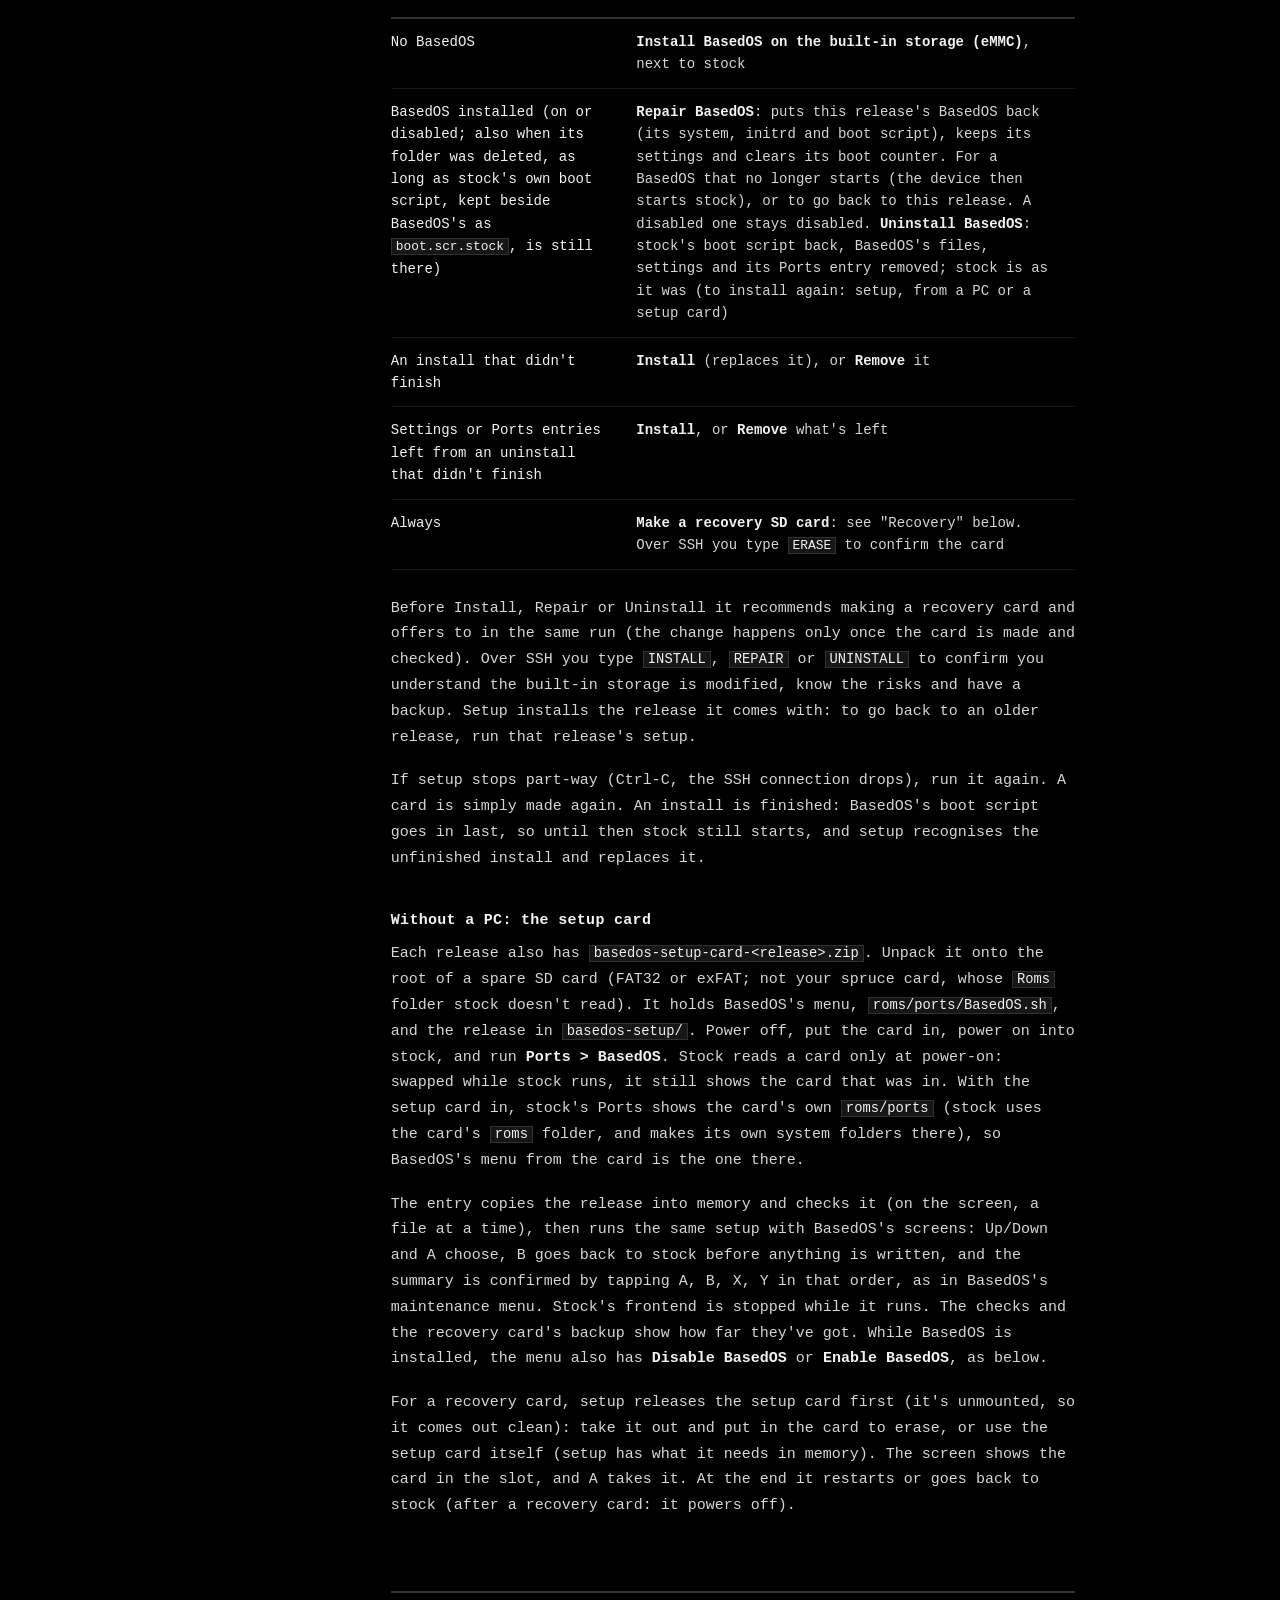
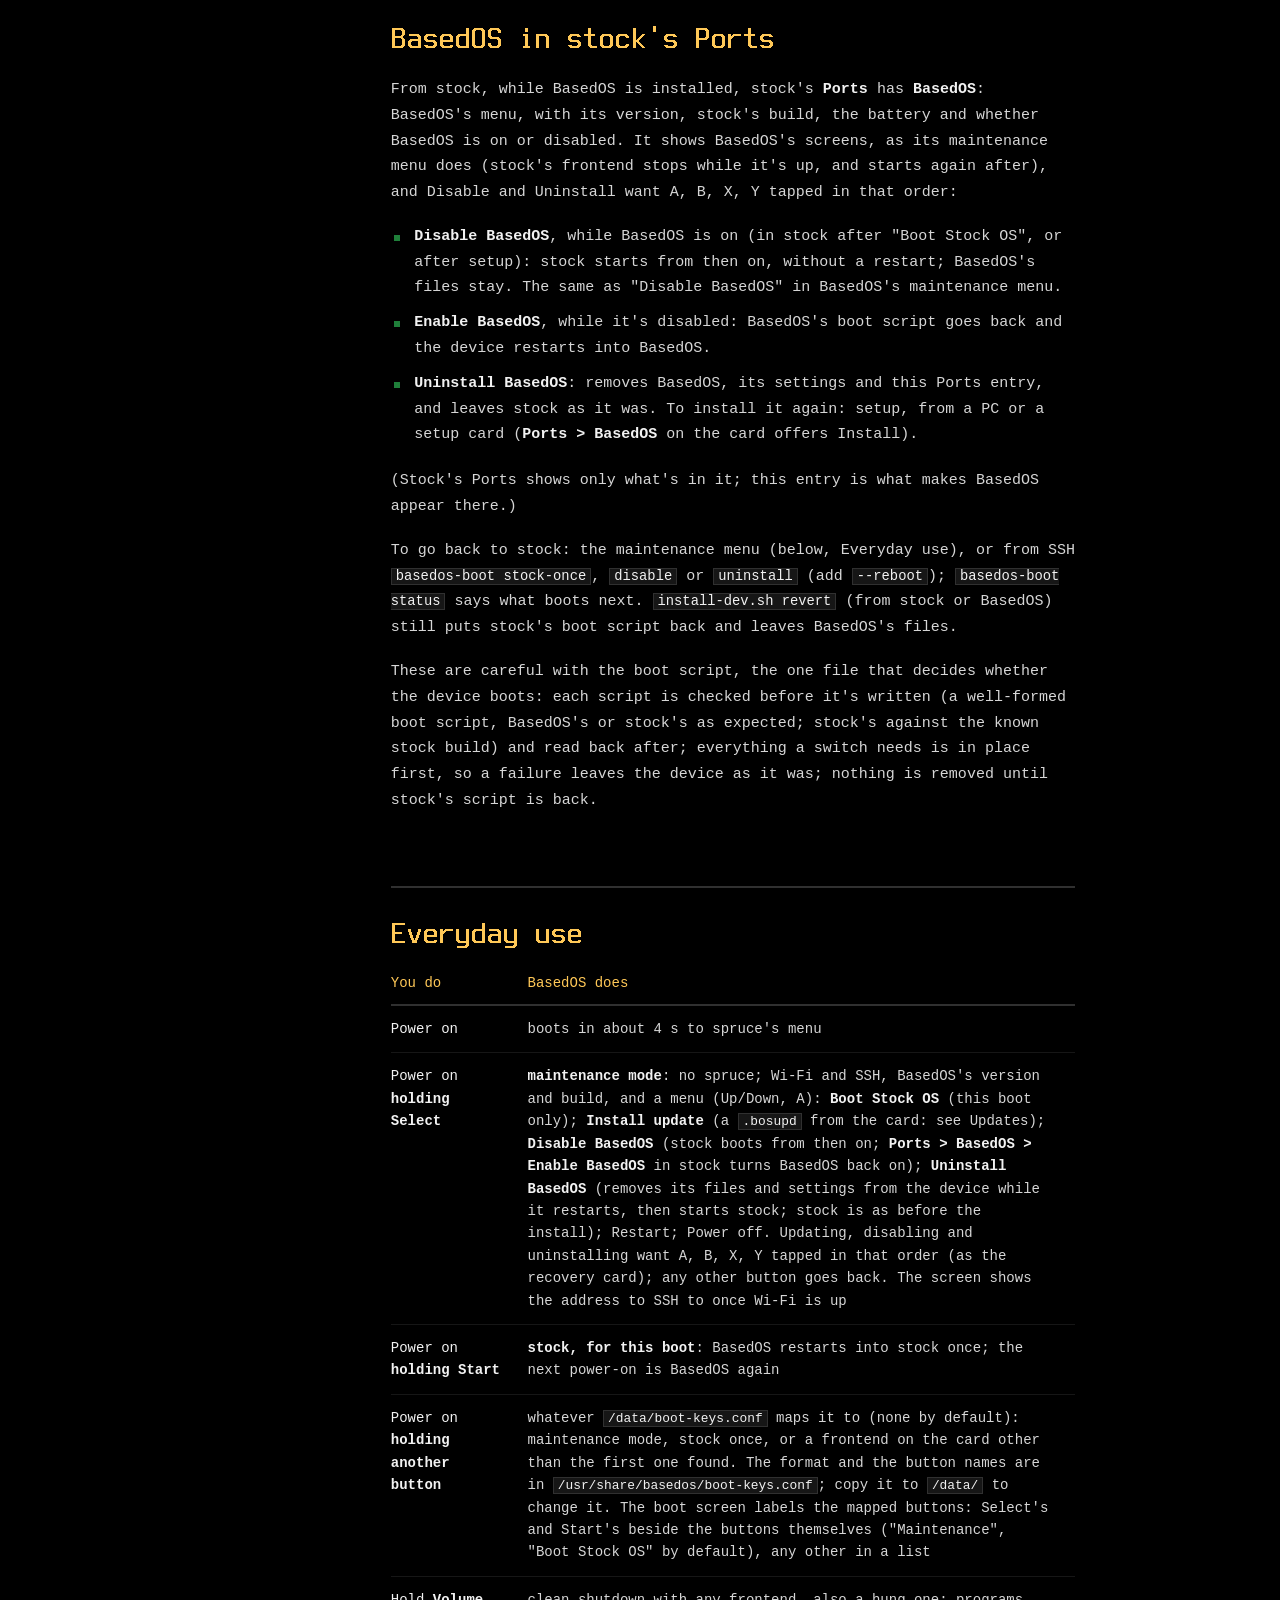
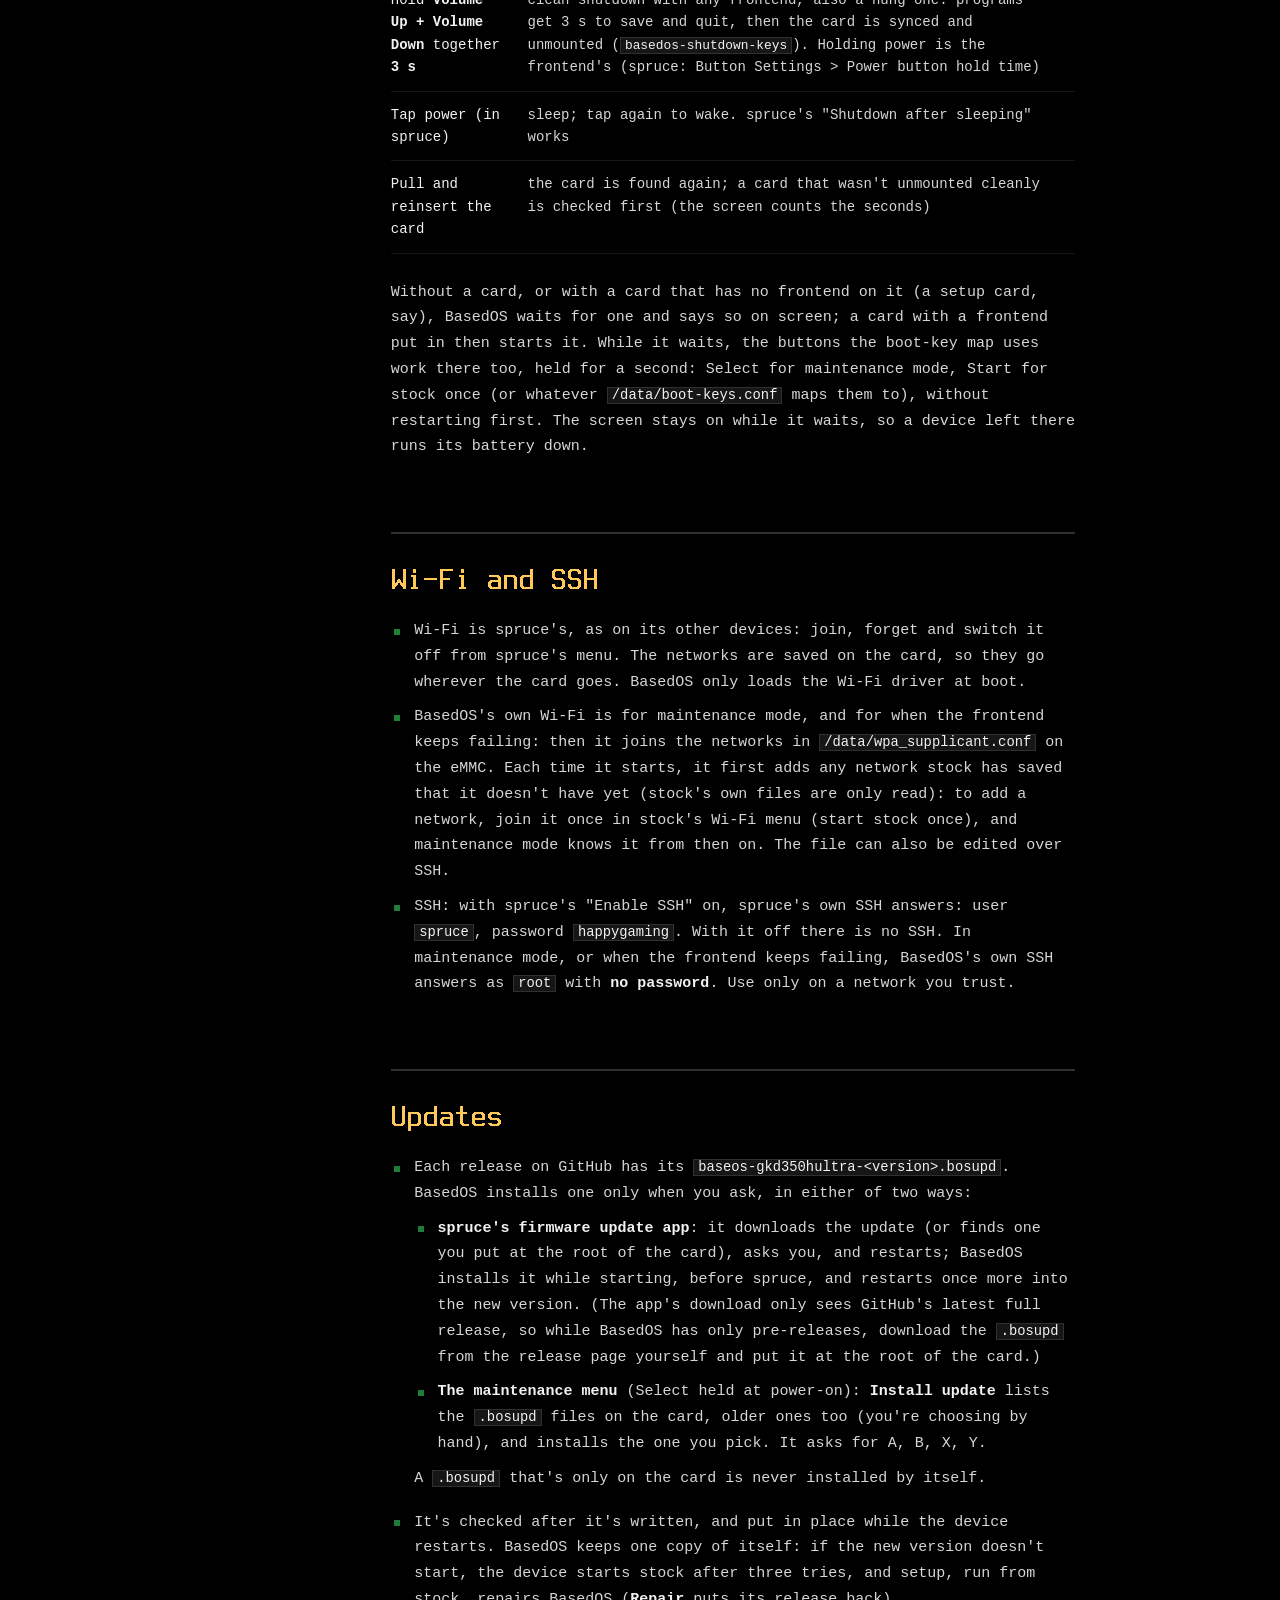
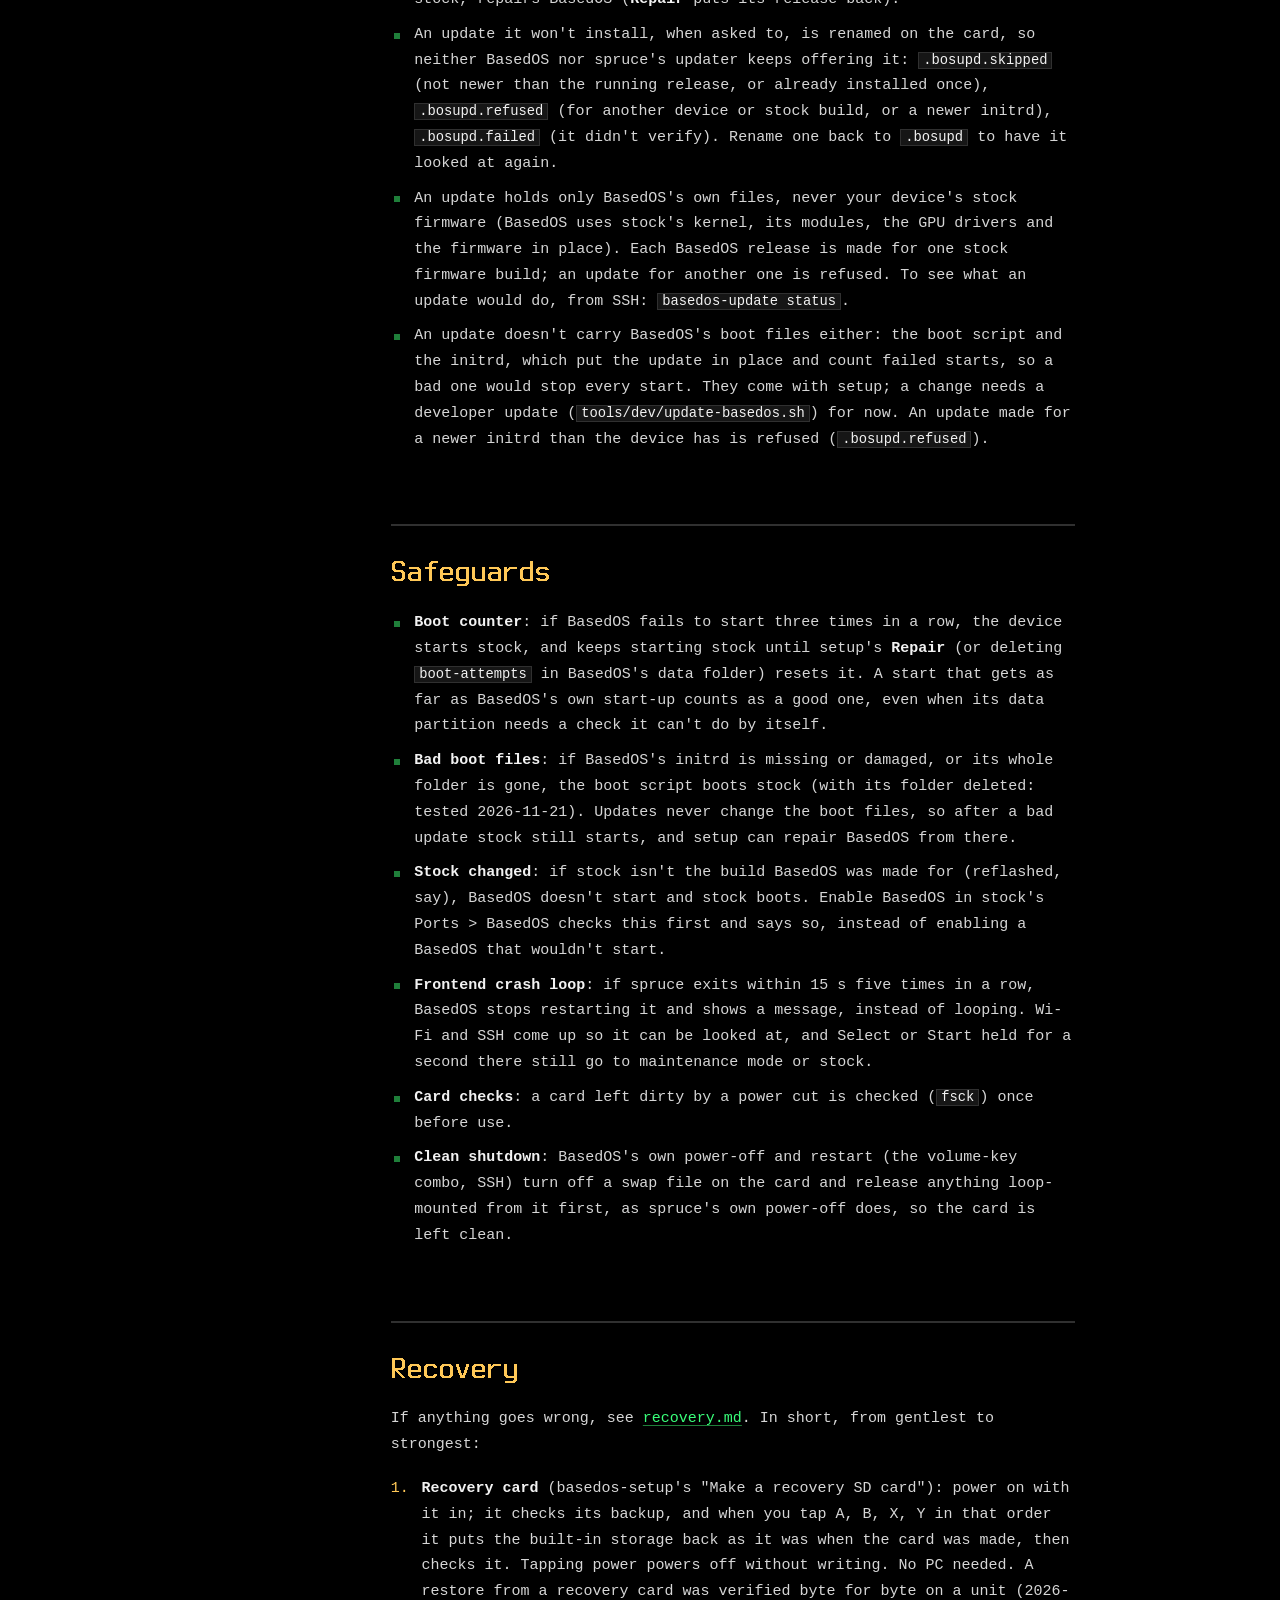
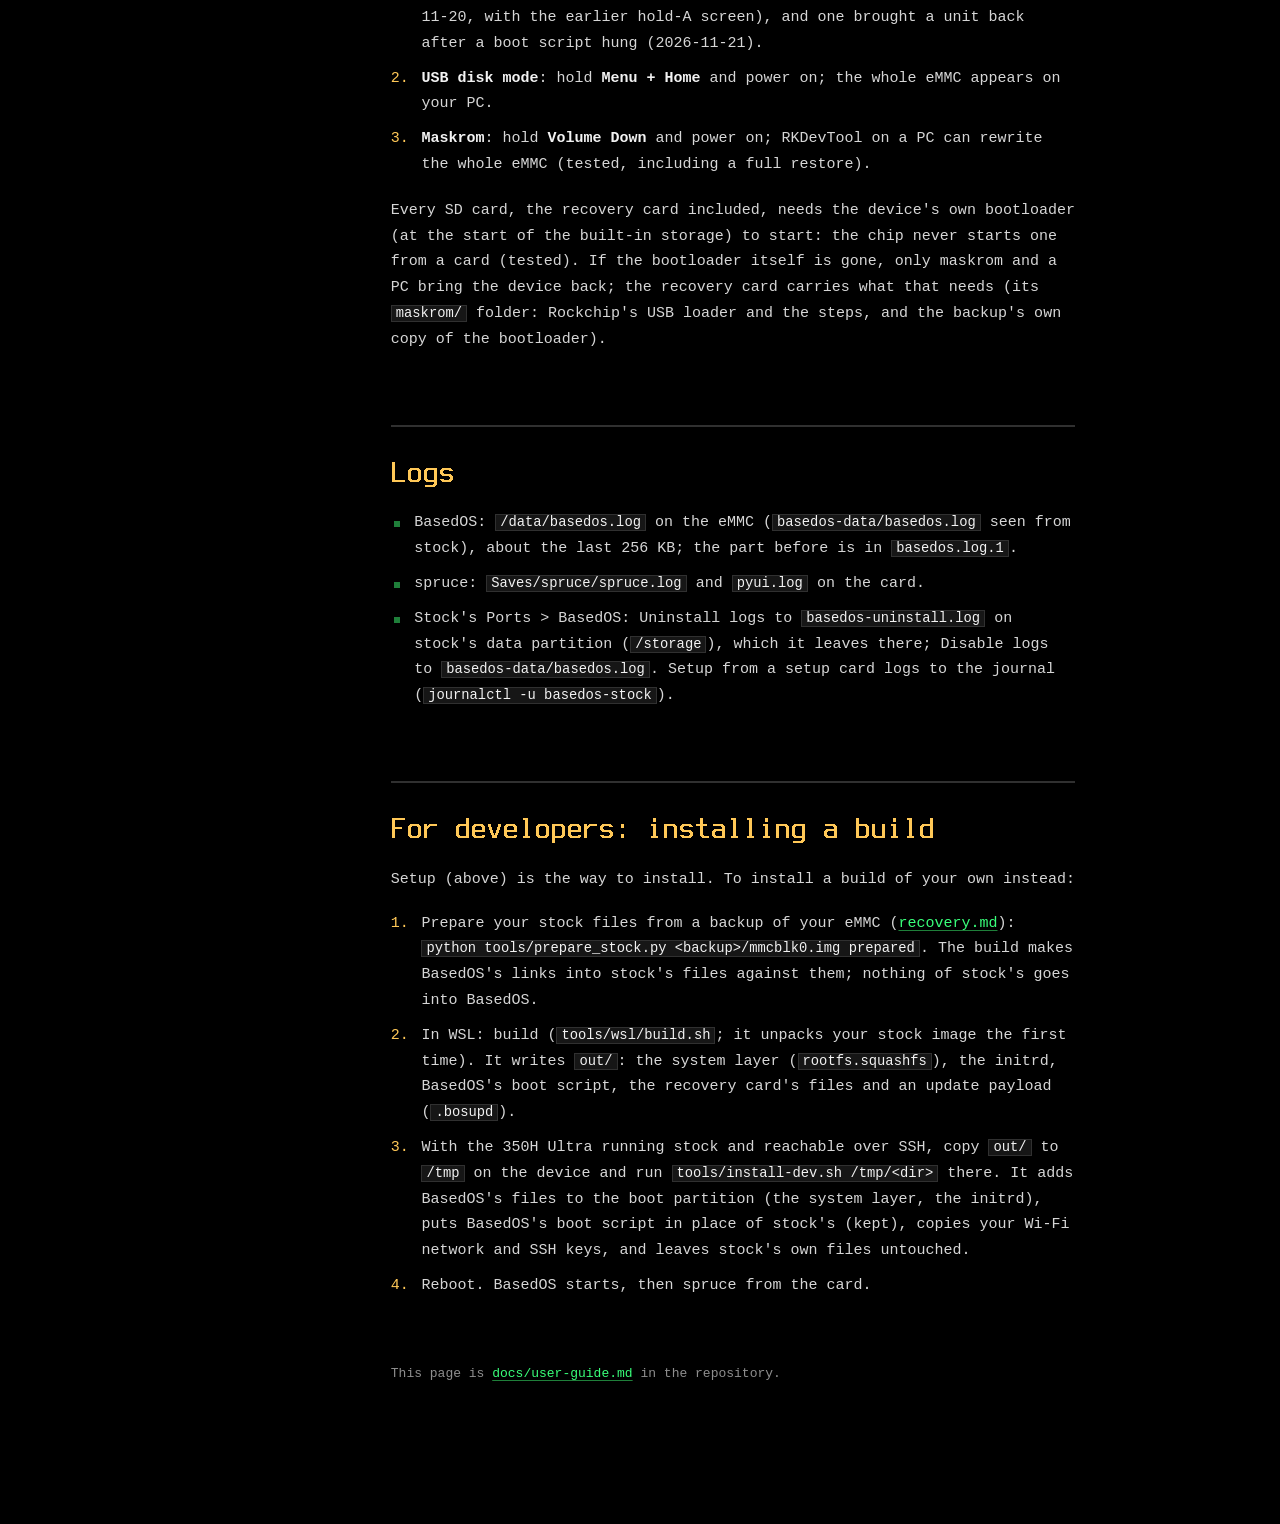
==== commit e88d669d: "Docs: unofficial full spruce builds for the 350H Ultra, from each spruce nightly The fork's workflow" ====
--- a/site/guide.html
+++ b/site/guide.html
@@ -20,7 +20,7 @@
 <div class="screen">
 <nav class="menu" aria-label="On this page"><details open><summary>On this page</summary><ol><li class="l2"><a href="#what-you-need">What you need</a></li><li class="l2"><a href="#setup-on-the-device-basedos-setup">Setup on the device (basedos-setup)</a></li><li class="l2"><a href="#basedos-in-stock-s-ports">BasedOS in stock&#x27;s Ports</a></li><li class="l2"><a href="#everyday-use">Everyday use</a></li><li class="l2"><a href="#wi-fi-and-ssh">Wi-Fi and SSH</a></li><li class="l2"><a href="#updates">Updates</a></li><li class="l2"><a href="#safeguards">Safeguards</a></li><li class="l2"><a href="#recovery">Recovery</a></li><li class="l2"><a href="#logs">Logs</a></li><li class="l2"><a href="#for-developers-installing-a-build">For developers: installing a build</a></li></ol></details></nav>
 <main id="main">
-<h1 id="basedos-user-guide-gkd-350h-ultra"><a class="anchor" href="#basedos-user-guide-gkd-350h-ultra" aria-hidden="true" tabindex="-1">#</a>BasedOS user guide (GKD 350H Ultra)</h1><p>BasedOS is a small operating system that lives on the 350H Ultra's internal storage (eMMC) and starts <strong>spruce</strong> from your SD card. Your spruce card stays a normal spruce card: you can move it between the 350H Ultra and your other spruce devices.</p><aside class="note"><span class="bang" aria-hidden="true">!</span><div><p><strong>Status: early, pre-releases only.</strong> BasedOS is installed next to the stock firmware by <code>basedos-setup</code> (below), on the device itself. Read "Recovery" before you start.</p></div></aside><h2 id="what-you-need"><a class="anchor" href="#what-you-need" aria-hidden="true" tabindex="-1">#</a>What you need</h2><ul><li>A GKD 350H Ultra on stock firmware <strong>ROCKNIX 20260613, build <code>c8ed06c</code></strong> (other builds are refused: BasedOS runs on your device's own stock kernel, drivers and firmware, in place, and checks them).</li><li>To run setup, either a PC with SSH and Wi-Fi on stock, or a spare SD card for a setup card (no PC or network on the device; below).</li><li>An SD card you can erase, for the recovery card (recommended; setup says what size).</li><li>A spruce card (FAT32 or exFAT) with spruce plus the 350H Ultra kit (see <a href="spruce.html"><a href="spruce.html">spruce-on-gkd.md</a></a>).</li></ul><h2 id="setup-on-the-device-basedos-setup"><a class="anchor" href="#setup-on-the-device-basedos-setup" aria-hidden="true" tabindex="-1">#</a>Setup on the device (basedos-setup)</h2><p><code>basedos-setup.sh</code> runs on the 350H Ultra itself, under stock. There are two ways to run it: from a PC over SSH (here), or from a setup card with no PC (below); both offer the same choices.</p><p>Over SSH it downloads its release from GitHub. From a PC, in one go (press Enter at the password prompt: stock's root has none; the release page has the exact line for each release):</p><pre><code>ssh -t root@&lt;device&gt; &quot;curl -fsSL -o /tmp/basedos-setup.sh &lt;release URL&gt;/basedos-setup.sh &amp;&amp; sh /tmp/basedos-setup.sh&quot;</code></pre><p>It checks stock's build and files first, states its requirements, asks everything, shows a numbered summary, asks you to type the confirmations (capitals don't matter), and only then downloads and writes. What it offers depends on what it finds on the device:</p><div class="table"><table><thead><tr><th>On the device</th><th>Choices</th></tr></thead><tbody><tr><td>No BasedOS</td><td><strong>Install BasedOS on the built-in storage (eMMC)</strong>, next to stock</td></tr><tr><td>BasedOS installed (on or disabled; also when its folder was deleted, as long as stock's own boot script, kept beside BasedOS's as <code>boot.scr.stock</code>, is still there)</td><td><strong>Repair BasedOS</strong>: puts this release's BasedOS back (its system, initrd and boot script), keeps its settings and clears its boot counter. For a BasedOS that no longer starts (the device then starts stock), or to go back to this release. A disabled one stays disabled. <strong>Uninstall BasedOS</strong>: stock's boot script back, BasedOS's files, settings and its Ports entry removed; stock is as it was (to install again: setup, from a PC or a setup card)</td></tr><tr><td>An install that didn't finish</td><td><strong>Install</strong> (replaces it), or <strong>Remove</strong> it</td></tr><tr><td>Settings or Ports entries left from an uninstall that didn't finish</td><td><strong>Install</strong>, or <strong>Remove</strong> what's left</td></tr><tr><td>Always</td><td><strong>Make a recovery SD card</strong>: see "Recovery" below. Over SSH you type <code>ERASE</code> to confirm the card</td></tr></tbody></table></div><p>Before Install, Repair or Uninstall it recommends making a recovery card and offers to in the same run (the change happens only once the card is made and checked). Over SSH you type <code>INSTALL</code>, <code>REPAIR</code> or <code>UNINSTALL</code> to confirm you understand the built-in storage is modified, know the risks and have a backup. Setup installs the release it comes with: to go back to an older release, run that release's setup.</p><p>If setup stops part-way (Ctrl-C, the SSH connection drops), run it again. A card is simply made again. An install is finished: BasedOS's boot script goes in last, so until then stock still starts, and setup recognises the unfinished install and replaces it.</p><h3 id="without-a-pc-the-setup-card"><a class="anchor" href="#without-a-pc-the-setup-card" aria-hidden="true" tabindex="-1">#</a>Without a PC: the setup card</h3><p>Each release also has <code>basedos-setup-card-&lt;release&gt;.zip</code>. Unpack it onto the root of a spare SD card (FAT32 or exFAT; not your spruce card, whose <code>Roms</code> folder stock doesn't read). It holds BasedOS's menu, <code>roms/ports/BasedOS.sh</code>, and the release in <code>basedos-setup/</code>. Power off, put the card in, power on into stock, and run <strong>Ports &gt; BasedOS</strong>. Stock reads a card only at power-on: swapped while stock runs, it still shows the card that was in. With the setup card in, stock's Ports shows the card's own <code>roms/ports</code> (stock uses the card's <code>roms</code> folder, and makes its own system folders there), so BasedOS's menu from the card is the one there.</p><p>The entry copies the release into memory and checks it (on the screen, a file at a time), then runs the same setup with BasedOS's screens: Up/Down and A choose, B goes back to stock before anything is written, and the summary is confirmed by tapping A, B, X, Y in that order, as in BasedOS's maintenance menu. Stock's frontend is stopped while it runs. The checks and the recovery card's backup show how far they've got. While BasedOS is installed, the menu also has <strong>Disable BasedOS</strong> or <strong>Enable BasedOS</strong>, as below.</p><p>For a recovery card, setup releases the setup card first (it's unmounted, so it comes out clean): take it out and put in the card to erase, or use the setup card itself (setup has what it needs in memory). The screen shows the card in the slot, and A takes it. At the end it restarts or goes back to stock (after a recovery card: it powers off).</p><h2 id="basedos-in-stock-s-ports"><a class="anchor" href="#basedos-in-stock-s-ports" aria-hidden="true" tabindex="-1">#</a>BasedOS in stock's Ports</h2><p>From stock, while BasedOS is installed, stock's <strong>Ports</strong> has <strong>BasedOS</strong>: BasedOS's menu, with its version, stock's build, the battery and whether BasedOS is on or disabled. It shows BasedOS's screens, as its maintenance menu does (stock's frontend stops while it's up, and starts again after), and Disable and Uninstall want A, B, X, Y tapped in that order:</p><ul><li><strong>Disable BasedOS</strong>, while BasedOS is on (in stock after "Boot Stock OS", or after setup): stock starts from then on, without a restart; BasedOS's files stay. The same as "Disable BasedOS" in BasedOS's maintenance menu.</li><li><strong>Enable BasedOS</strong>, while it's disabled: BasedOS's boot script goes back and the device restarts into BasedOS.</li><li><strong>Uninstall BasedOS</strong>: removes BasedOS, its settings and this Ports entry, and leaves stock as it was. To install it again: setup, from a PC or a setup card (<strong>Ports &gt; BasedOS</strong> on the card offers Install).</li></ul><p>(Stock's Ports shows only what's in it; this entry is what makes BasedOS appear there.)</p><p>To go back to stock: the maintenance menu (below, Everyday use), or from SSH <code>basedos-boot stock-once</code>, <code>disable</code> or <code>uninstall</code> (add <code>--reboot</code>); <code>basedos-boot status</code> says what boots next. <code>install-dev.sh revert</code> (from stock or BasedOS) still puts stock's boot script back and leaves BasedOS's files.</p><p>These are careful with the boot script, the one file that decides whether the device boots: each script is checked before it's written (a well-formed boot script, BasedOS's or stock's as expected; stock's against the known stock build) and read back after; everything a switch needs is in place first, so a failure leaves the device as it was; nothing is removed until stock's script is back.</p><h2 id="everyday-use"><a class="anchor" href="#everyday-use" aria-hidden="true" tabindex="-1">#</a>Everyday use</h2><div class="table"><table><thead><tr><th>You do</th><th>BasedOS does</th></tr></thead><tbody><tr><td>Power on</td><td>boots in about 4 s to spruce's menu</td></tr><tr><td>Power on <strong>holding Select</strong></td><td><strong>maintenance mode</strong>: no spruce; Wi-Fi and SSH, BasedOS's version and build, and a menu (Up/Down, A): <strong>Boot Stock OS</strong> (this boot only); <strong>Install update</strong> (a <code>.bosupd</code> from the card: see Updates); <strong>Disable BasedOS</strong> (stock boots from then on; <strong>Ports &gt; BasedOS &gt; Enable BasedOS</strong> in stock turns BasedOS back on); <strong>Uninstall BasedOS</strong> (removes its files and settings from the device while it restarts, then starts stock; stock is as before the install); Restart; Power off. Updating, disabling and uninstalling want A, B, X, Y tapped in that order (as the recovery card); any other button goes back. The screen shows the address to SSH to once Wi-Fi is up</td></tr><tr><td>Power on <strong>holding Start</strong></td><td><strong>stock, for this boot</strong>: BasedOS restarts into stock once; the next power-on is BasedOS again</td></tr><tr><td>Power on <strong>holding another button</strong></td><td>whatever <code>/data/boot-keys.conf</code> maps it to (none by default): maintenance mode, stock once, or a frontend on the card other than the first one found. The format and the button names are in <code>/usr/share/basedos/boot-keys.conf</code>; copy it to <code>/data/</code> to change it. The boot screen labels the mapped buttons: Select's and Start's beside the buttons themselves ("Maintenance", "Boot Stock OS" by default), any other in a list</td></tr><tr><td>Hold <strong>Volume Up + Volume Down</strong> together <strong>3 s</strong></td><td>clean shutdown with any frontend, also a hung one: programs get 3 s to save and quit, then the card is synced and unmounted (<code>basedos-shutdown-keys</code>). Holding power is the frontend's (spruce: Button Settings &gt; Power button hold time)</td></tr><tr><td>Tap power (in spruce)</td><td>sleep; tap again to wake. spruce's "Shutdown after sleeping" works</td></tr><tr><td>Pull and reinsert the card</td><td>the card is found again; a card that wasn't unmounted cleanly is checked first (the screen counts the seconds)</td></tr></tbody></table></div><p>Without a card, or with a card that has no frontend on it (a setup card, say), BasedOS waits for one and says so on screen; a card with a frontend put in then starts it. While it waits, the buttons the boot-key map uses work there too, held for a second: Select for maintenance mode, Start for stock once (or whatever <code>/data/boot-keys.conf</code> maps them to), without restarting first. The screen stays on while it waits, so a device left there runs its battery down.</p><h2 id="wi-fi-and-ssh"><a class="anchor" href="#wi-fi-and-ssh" aria-hidden="true" tabindex="-1">#</a>Wi-Fi and SSH</h2><ul><li>Wi-Fi is spruce's, as on its other devices: join, forget and switch it off from spruce's menu. The networks are saved on the card, so they go wherever the card goes. BasedOS only loads the Wi-Fi driver at boot.</li><li>BasedOS's own Wi-Fi is for maintenance mode, and for when the frontend keeps failing: then it joins the networks in <code>/data/wpa_supplicant.conf</code> on the eMMC. Each time it starts, it first adds any network stock has saved that it doesn't have yet (stock's own files are only read): to add a network, join it once in stock's Wi-Fi menu (start stock once), and maintenance mode knows it from then on. The file can also be edited over SSH.</li><li>SSH: with spruce's "Enable SSH" on, spruce's own SSH answers: user <code>spruce</code>, password <code>happygaming</code>. With it off there is no SSH. In maintenance mode, or when the frontend keeps failing, BasedOS's own SSH answers as <code>root</code> with <strong>no password</strong>. Use only on a network you trust.</li></ul><h2 id="updates"><a class="anchor" href="#updates" aria-hidden="true" tabindex="-1">#</a>Updates</h2><ul><li>Each release on GitHub has its <code>baseos-gkd350hultra-&lt;version&gt;.bosupd</code>. BasedOS installs one only when you ask, in either of two ways:<ul><li><strong>spruce's firmware update app</strong>: it downloads the update (or finds one you put at the root of the card), asks you, and restarts; BasedOS installs it while starting, before spruce, and restarts once more into the new version. (The app's download only sees GitHub's latest full release, so while BasedOS has only pre-releases, download the <code>.bosupd</code> from the release page yourself and put it at the root of the card.)</li><li><strong>The maintenance menu</strong> (Select held at power-on): <strong>Install update</strong> lists the <code>.bosupd</code> files on the card, older ones too (you're choosing by hand), and installs the one you pick. It asks for A, B, X, Y.</li></ul><p>A <code>.bosupd</code> that's only on the card is never installed by itself.</p></li><li>It's checked after it's written, and put in place while the device restarts. BasedOS keeps one copy of itself: if the new version doesn't start, the device starts stock after three tries, and setup, run from stock, repairs BasedOS (<strong>Repair</strong> puts its release back).</li><li>An update it won't install, when asked to, is renamed on the card, so neither BasedOS nor spruce's updater keeps offering it: <code>.bosupd.skipped</code> (not newer than the running release, or already installed once), <code>.bosupd.refused</code> (for another device or stock build, or a newer initrd), <code>.bosupd.failed</code> (it didn't verify). Rename one back to <code>.bosupd</code> to have it looked at again.</li><li>An update holds only BasedOS's own files, never your device's stock firmware (BasedOS uses stock's kernel, its modules, the GPU drivers and the firmware in place). Each BasedOS release is made for one stock firmware build; an update for another one is refused. To see what an update would do, from SSH: <code>basedos-update status</code>.</li><li>An update doesn't carry BasedOS's boot files either: the boot script and the initrd, which put the update in place and count failed starts, so a bad one would stop every start. They come with setup; a change needs a developer update (<code>tools/dev/update-basedos.sh</code>) for now. An update made for a newer initrd than the device has is refused (<code>.bosupd.refused</code>).</li></ul><h2 id="safeguards"><a class="anchor" href="#safeguards" aria-hidden="true" tabindex="-1">#</a>Safeguards</h2><ul><li><strong>Boot counter</strong>: if BasedOS fails to start three times in a row, the device starts stock, and keeps starting stock until setup's <strong>Repair</strong> (or deleting <code>boot-attempts</code> in BasedOS's data folder) resets it. A start that gets as far as BasedOS's own start-up counts as a good one, even when its data partition needs a check it can't do by itself.</li><li><strong>Bad boot files</strong>: if BasedOS's initrd is missing or damaged, or its whole folder is gone, the boot script boots stock (with its folder deleted: tested 2026-11-21). Updates never change the boot files, so after a bad update stock still starts, and setup can repair BasedOS from there.</li><li><strong>Stock changed</strong>: if stock isn't the build BasedOS was made for (reflashed, say), BasedOS doesn't start and stock boots. Enable BasedOS in stock's Ports &gt; BasedOS checks this first and says so, instead of enabling a BasedOS that wouldn't start.</li><li><strong>Frontend crash loop</strong>: if spruce exits within 15 s five times in a row, BasedOS stops restarting it and shows a message, instead of looping. Wi-Fi and SSH come up so it can be looked at, and Select or Start held for a second there still go to maintenance mode or stock.</li><li><strong>Card checks</strong>: a card left dirty by a power cut is checked (<code>fsck</code>) once before use.</li><li><strong>Clean shutdown</strong>: BasedOS's own power-off and restart (the volume-key combo, SSH) turn off a swap file on the card and release anything loop-mounted from it first, as spruce's own power-off does, so the card is left clean.</li></ul><h2 id="recovery"><a class="anchor" href="#recovery" aria-hidden="true" tabindex="-1">#</a>Recovery</h2><p>If anything goes wrong, see <a href="recovery.html"><a href="recovery.html">recovery.md</a></a>. In short, from gentlest to strongest:</p><ol><li><strong>Recovery card</strong> (basedos-setup's "Make a recovery SD card"): power on with it in; it checks its backup, and when you tap A, B, X, Y in that order it puts the built-in storage back as it was when the card was made, then checks it. Tapping power powers off without writing. No PC needed. A restore from a recovery card was verified byte for byte on a unit (2026-11-20, with the earlier hold-A screen), and one brought a unit back after a boot script hung (2026-11-21).</li><li><strong>USB disk mode</strong>: hold <strong>Menu + Home</strong> and power on; the whole eMMC appears on your PC.</li><li><strong>Maskrom</strong>: hold <strong>Volume Down</strong> and power on; RKDevTool on a PC can rewrite the whole eMMC (tested, including a full restore).</li></ol><p>Every SD card, the recovery card included, needs the device's own bootloader (at the start of the built-in storage) to start: the chip never starts one from a card (tested). If the bootloader itself is gone, only maskrom and a PC bring the device back; the recovery card carries what that needs (its <code>maskrom/</code> folder: Rockchip's USB loader and the steps, and the backup's own copy of the bootloader).</p><h2 id="logs"><a class="anchor" href="#logs" aria-hidden="true" tabindex="-1">#</a>Logs</h2><ul><li>BasedOS: <code>/data/basedos.log</code> on the eMMC (<code>basedos-data/basedos.log</code> seen from stock), about the last 256 KB; the part before is in <code>basedos.log.1</code>.</li><li>spruce: <code>Saves/spruce/spruce.log</code> and <code>pyui.log</code> on the card.</li><li>Stock's Ports &gt; BasedOS: Uninstall logs to <code>basedos-uninstall.log</code> on stock's data partition (<code>/storage</code>), which it leaves there; Disable logs to <code>basedos-data/basedos.log</code>. Setup from a setup card logs to the journal (<code>journalctl -u basedos-stock</code>).</li></ul><h2 id="for-developers-installing-a-build"><a class="anchor" href="#for-developers-installing-a-build" aria-hidden="true" tabindex="-1">#</a>For developers: installing a build</h2><p>Setup (above) is the way to install. To install a build of your own instead:</p><ol><li>Prepare your stock files from a backup of your eMMC (<a href="recovery.html">recovery.md</a>): <code>python tools/prepare_stock.py &lt;backup&gt;/mmcblk0.img prepared</code>. The build makes BasedOS's links into stock's files against them; nothing of stock's goes into BasedOS.</li><li>In WSL: build (<code>tools/wsl/build.sh</code>; it unpacks your stock image the first time). It writes <code>out/</code>: the system layer (<code>rootfs.squashfs</code>), the initrd, BasedOS's boot script, the recovery card's files and an update payload (<code>.bosupd</code>).</li><li>With the 350H Ultra running stock and reachable over SSH, copy <code>out/</code> to <code>/tmp</code> on the device and run <code>tools/install-dev.sh /tmp/&lt;dir&gt;</code> there. It adds BasedOS's files to the boot partition (the system layer, the initrd), puts BasedOS's boot script in place of stock's (kept), copies your Wi-Fi network and SSH keys, and leaves stock's own files untouched.</li><li>Reboot. BasedOS starts, then spruce from the card.</li></ol><p class="source">This page is <a href="https://github.com/theycallmeboxy/BasedOS/blob/main/docs/user-guide.md">docs/user-guide.md</a> in the repository.</p>
+<h1 id="basedos-user-guide-gkd-350h-ultra"><a class="anchor" href="#basedos-user-guide-gkd-350h-ultra" aria-hidden="true" tabindex="-1">#</a>BasedOS user guide (GKD 350H Ultra)</h1><p>BasedOS is a small operating system that lives on the 350H Ultra's internal storage (eMMC) and starts <strong>spruce</strong> from your SD card. Your spruce card stays a normal spruce card: you can move it between the 350H Ultra and your other spruce devices.</p><aside class="note"><span class="bang" aria-hidden="true">!</span><div><p><strong>Status: early, pre-releases only.</strong> BasedOS is installed next to the stock firmware by <code>basedos-setup</code> (below), on the device itself. Read "Recovery" before you start.</p></div></aside><h2 id="what-you-need"><a class="anchor" href="#what-you-need" aria-hidden="true" tabindex="-1">#</a>What you need</h2><ul><li>A GKD 350H Ultra on stock firmware <strong>ROCKNIX 20260613, build <code>c8ed06c</code></strong> (other builds are refused: BasedOS runs on your device's own stock kernel, drivers and firmware, in place, and checks them).</li><li>To run setup, either a PC with SSH and Wi-Fi on stock, or a spare SD card for a setup card (no PC or network on the device; below).</li><li>An SD card you can erase, for the recovery card (recommended; setup says what size).</li><li>A spruce card (FAT32 or exFAT) with spruce for the 350H Ultra: an unofficial full build from the <a href="https://github.com/theycallmeboxy/spruceOS/releases/latest">spruce fork's releases</a>, or spruce plus the 350H Ultra kit (see <a href="spruce.html"><a href="spruce.html">spruce-on-gkd.md</a></a>).</li></ul><h2 id="setup-on-the-device-basedos-setup"><a class="anchor" href="#setup-on-the-device-basedos-setup" aria-hidden="true" tabindex="-1">#</a>Setup on the device (basedos-setup)</h2><p><code>basedos-setup.sh</code> runs on the 350H Ultra itself, under stock. There are two ways to run it: from a PC over SSH (here), or from a setup card with no PC (below); both offer the same choices.</p><p>Over SSH it downloads its release from GitHub. From a PC, in one go (press Enter at the password prompt: stock's root has none; the release page has the exact line for each release):</p><pre><code>ssh -t root@&lt;device&gt; &quot;curl -fsSL -o /tmp/basedos-setup.sh &lt;release URL&gt;/basedos-setup.sh &amp;&amp; sh /tmp/basedos-setup.sh&quot;</code></pre><p>It checks stock's build and files first, states its requirements, asks everything, shows a numbered summary, asks you to type the confirmations (capitals don't matter), and only then downloads and writes. What it offers depends on what it finds on the device:</p><div class="table"><table><thead><tr><th>On the device</th><th>Choices</th></tr></thead><tbody><tr><td>No BasedOS</td><td><strong>Install BasedOS on the built-in storage (eMMC)</strong>, next to stock</td></tr><tr><td>BasedOS installed (on or disabled; also when its folder was deleted, as long as stock's own boot script, kept beside BasedOS's as <code>boot.scr.stock</code>, is still there)</td><td><strong>Repair BasedOS</strong>: puts this release's BasedOS back (its system, initrd and boot script), keeps its settings and clears its boot counter. For a BasedOS that no longer starts (the device then starts stock), or to go back to this release. A disabled one stays disabled. <strong>Uninstall BasedOS</strong>: stock's boot script back, BasedOS's files, settings and its Ports entry removed; stock is as it was (to install again: setup, from a PC or a setup card)</td></tr><tr><td>An install that didn't finish</td><td><strong>Install</strong> (replaces it), or <strong>Remove</strong> it</td></tr><tr><td>Settings or Ports entries left from an uninstall that didn't finish</td><td><strong>Install</strong>, or <strong>Remove</strong> what's left</td></tr><tr><td>Always</td><td><strong>Make a recovery SD card</strong>: see "Recovery" below. Over SSH you type <code>ERASE</code> to confirm the card</td></tr></tbody></table></div><p>Before Install, Repair or Uninstall it recommends making a recovery card and offers to in the same run (the change happens only once the card is made and checked). Over SSH you type <code>INSTALL</code>, <code>REPAIR</code> or <code>UNINSTALL</code> to confirm you understand the built-in storage is modified, know the risks and have a backup. Setup installs the release it comes with: to go back to an older release, run that release's setup.</p><p>If setup stops part-way (Ctrl-C, the SSH connection drops), run it again. A card is simply made again. An install is finished: BasedOS's boot script goes in last, so until then stock still starts, and setup recognises the unfinished install and replaces it.</p><h3 id="without-a-pc-the-setup-card"><a class="anchor" href="#without-a-pc-the-setup-card" aria-hidden="true" tabindex="-1">#</a>Without a PC: the setup card</h3><p>Each release also has <code>basedos-setup-card-&lt;release&gt;.zip</code>. Unpack it onto the root of a spare SD card (FAT32 or exFAT; not your spruce card, whose <code>Roms</code> folder stock doesn't read). It holds BasedOS's menu, <code>roms/ports/BasedOS.sh</code>, and the release in <code>basedos-setup/</code>. Power off, put the card in, power on into stock, and run <strong>Ports &gt; BasedOS</strong>. Stock reads a card only at power-on: swapped while stock runs, it still shows the card that was in. With the setup card in, stock's Ports shows the card's own <code>roms/ports</code> (stock uses the card's <code>roms</code> folder, and makes its own system folders there), so BasedOS's menu from the card is the one there.</p><p>The entry copies the release into memory and checks it (on the screen, a file at a time), then runs the same setup with BasedOS's screens: Up/Down and A choose, B goes back to stock before anything is written, and the summary is confirmed by tapping A, B, X, Y in that order, as in BasedOS's maintenance menu. Stock's frontend is stopped while it runs. The checks and the recovery card's backup show how far they've got. While BasedOS is installed, the menu also has <strong>Disable BasedOS</strong> or <strong>Enable BasedOS</strong>, as below.</p><p>For a recovery card, setup releases the setup card first (it's unmounted, so it comes out clean): take it out and put in the card to erase, or use the setup card itself (setup has what it needs in memory). The screen shows the card in the slot, and A takes it. At the end it restarts or goes back to stock (after a recovery card: it powers off).</p><h2 id="basedos-in-stock-s-ports"><a class="anchor" href="#basedos-in-stock-s-ports" aria-hidden="true" tabindex="-1">#</a>BasedOS in stock's Ports</h2><p>From stock, while BasedOS is installed, stock's <strong>Ports</strong> has <strong>BasedOS</strong>: BasedOS's menu, with its version, stock's build, the battery and whether BasedOS is on or disabled. It shows BasedOS's screens, as its maintenance menu does (stock's frontend stops while it's up, and starts again after), and Disable and Uninstall want A, B, X, Y tapped in that order:</p><ul><li><strong>Disable BasedOS</strong>, while BasedOS is on (in stock after "Boot Stock OS", or after setup): stock starts from then on, without a restart; BasedOS's files stay. The same as "Disable BasedOS" in BasedOS's maintenance menu.</li><li><strong>Enable BasedOS</strong>, while it's disabled: BasedOS's boot script goes back and the device restarts into BasedOS.</li><li><strong>Uninstall BasedOS</strong>: removes BasedOS, its settings and this Ports entry, and leaves stock as it was. To install it again: setup, from a PC or a setup card (<strong>Ports &gt; BasedOS</strong> on the card offers Install).</li></ul><p>(Stock's Ports shows only what's in it; this entry is what makes BasedOS appear there.)</p><p>To go back to stock: the maintenance menu (below, Everyday use), or from SSH <code>basedos-boot stock-once</code>, <code>disable</code> or <code>uninstall</code> (add <code>--reboot</code>); <code>basedos-boot status</code> says what boots next. <code>install-dev.sh revert</code> (from stock or BasedOS) still puts stock's boot script back and leaves BasedOS's files.</p><p>These are careful with the boot script, the one file that decides whether the device boots: each script is checked before it's written (a well-formed boot script, BasedOS's or stock's as expected; stock's against the known stock build) and read back after; everything a switch needs is in place first, so a failure leaves the device as it was; nothing is removed until stock's script is back.</p><h2 id="everyday-use"><a class="anchor" href="#everyday-use" aria-hidden="true" tabindex="-1">#</a>Everyday use</h2><div class="table"><table><thead><tr><th>You do</th><th>BasedOS does</th></tr></thead><tbody><tr><td>Power on</td><td>boots in about 4 s to spruce's menu</td></tr><tr><td>Power on <strong>holding Select</strong></td><td><strong>maintenance mode</strong>: no spruce; Wi-Fi and SSH, BasedOS's version and build, and a menu (Up/Down, A): <strong>Boot Stock OS</strong> (this boot only); <strong>Install update</strong> (a <code>.bosupd</code> from the card: see Updates); <strong>Disable BasedOS</strong> (stock boots from then on; <strong>Ports &gt; BasedOS &gt; Enable BasedOS</strong> in stock turns BasedOS back on); <strong>Uninstall BasedOS</strong> (removes its files and settings from the device while it restarts, then starts stock; stock is as before the install); Restart; Power off. Updating, disabling and uninstalling want A, B, X, Y tapped in that order (as the recovery card); any other button goes back. The screen shows the address to SSH to once Wi-Fi is up</td></tr><tr><td>Power on <strong>holding Start</strong></td><td><strong>stock, for this boot</strong>: BasedOS restarts into stock once; the next power-on is BasedOS again</td></tr><tr><td>Power on <strong>holding another button</strong></td><td>whatever <code>/data/boot-keys.conf</code> maps it to (none by default): maintenance mode, stock once, or a frontend on the card other than the first one found. The format and the button names are in <code>/usr/share/basedos/boot-keys.conf</code>; copy it to <code>/data/</code> to change it. The boot screen labels the mapped buttons: Select's and Start's beside the buttons themselves ("Maintenance", "Boot Stock OS" by default), any other in a list</td></tr><tr><td>Hold <strong>Volume Up + Volume Down</strong> together <strong>3 s</strong></td><td>clean shutdown with any frontend, also a hung one: programs get 3 s to save and quit, then the card is synced and unmounted (<code>basedos-shutdown-keys</code>). Holding power is the frontend's (spruce: Button Settings &gt; Power button hold time)</td></tr><tr><td>Tap power (in spruce)</td><td>sleep; tap again to wake. spruce's "Shutdown after sleeping" works</td></tr><tr><td>Pull and reinsert the card</td><td>the card is found again; a card that wasn't unmounted cleanly is checked first (the screen counts the seconds)</td></tr></tbody></table></div><p>Without a card, or with a card that has no frontend on it (a setup card, say), BasedOS waits for one and says so on screen; a card with a frontend put in then starts it. While it waits, the buttons the boot-key map uses work there too, held for a second: Select for maintenance mode, Start for stock once (or whatever <code>/data/boot-keys.conf</code> maps them to), without restarting first. The screen stays on while it waits, so a device left there runs its battery down.</p><h2 id="wi-fi-and-ssh"><a class="anchor" href="#wi-fi-and-ssh" aria-hidden="true" tabindex="-1">#</a>Wi-Fi and SSH</h2><ul><li>Wi-Fi is spruce's, as on its other devices: join, forget and switch it off from spruce's menu. The networks are saved on the card, so they go wherever the card goes. BasedOS only loads the Wi-Fi driver at boot.</li><li>BasedOS's own Wi-Fi is for maintenance mode, and for when the frontend keeps failing: then it joins the networks in <code>/data/wpa_supplicant.conf</code> on the eMMC. Each time it starts, it first adds any network stock has saved that it doesn't have yet (stock's own files are only read): to add a network, join it once in stock's Wi-Fi menu (start stock once), and maintenance mode knows it from then on. The file can also be edited over SSH.</li><li>SSH: with spruce's "Enable SSH" on, spruce's own SSH answers: user <code>spruce</code>, password <code>happygaming</code>. With it off there is no SSH. In maintenance mode, or when the frontend keeps failing, BasedOS's own SSH answers as <code>root</code> with <strong>no password</strong>. Use only on a network you trust.</li></ul><h2 id="updates"><a class="anchor" href="#updates" aria-hidden="true" tabindex="-1">#</a>Updates</h2><ul><li>Each release on GitHub has its <code>baseos-gkd350hultra-&lt;version&gt;.bosupd</code>. BasedOS installs one only when you ask, in either of two ways:<ul><li><strong>spruce's firmware update app</strong>: it downloads the update (or finds one you put at the root of the card), asks you, and restarts; BasedOS installs it while starting, before spruce, and restarts once more into the new version. (The app's download only sees GitHub's latest full release, so while BasedOS has only pre-releases, download the <code>.bosupd</code> from the release page yourself and put it at the root of the card.)</li><li><strong>The maintenance menu</strong> (Select held at power-on): <strong>Install update</strong> lists the <code>.bosupd</code> files on the card, older ones too (you're choosing by hand), and installs the one you pick. It asks for A, B, X, Y.</li></ul><p>A <code>.bosupd</code> that's only on the card is never installed by itself.</p></li><li>It's checked after it's written, and put in place while the device restarts. BasedOS keeps one copy of itself: if the new version doesn't start, the device starts stock after three tries, and setup, run from stock, repairs BasedOS (<strong>Repair</strong> puts its release back).</li><li>An update it won't install, when asked to, is renamed on the card, so neither BasedOS nor spruce's updater keeps offering it: <code>.bosupd.skipped</code> (not newer than the running release, or already installed once), <code>.bosupd.refused</code> (for another device or stock build, or a newer initrd), <code>.bosupd.failed</code> (it didn't verify). Rename one back to <code>.bosupd</code> to have it looked at again.</li><li>An update holds only BasedOS's own files, never your device's stock firmware (BasedOS uses stock's kernel, its modules, the GPU drivers and the firmware in place). Each BasedOS release is made for one stock firmware build; an update for another one is refused. To see what an update would do, from SSH: <code>basedos-update status</code>.</li><li>An update doesn't carry BasedOS's boot files either: the boot script and the initrd, which put the update in place and count failed starts, so a bad one would stop every start. They come with setup; a change needs a developer update (<code>tools/dev/update-basedos.sh</code>) for now. An update made for a newer initrd than the device has is refused (<code>.bosupd.refused</code>).</li></ul><h2 id="safeguards"><a class="anchor" href="#safeguards" aria-hidden="true" tabindex="-1">#</a>Safeguards</h2><ul><li><strong>Boot counter</strong>: if BasedOS fails to start three times in a row, the device starts stock, and keeps starting stock until setup's <strong>Repair</strong> (or deleting <code>boot-attempts</code> in BasedOS's data folder) resets it. A start that gets as far as BasedOS's own start-up counts as a good one, even when its data partition needs a check it can't do by itself.</li><li><strong>Bad boot files</strong>: if BasedOS's initrd is missing or damaged, or its whole folder is gone, the boot script boots stock (with its folder deleted: tested 2026-11-21). Updates never change the boot files, so after a bad update stock still starts, and setup can repair BasedOS from there.</li><li><strong>Stock changed</strong>: if stock isn't the build BasedOS was made for (reflashed, say), BasedOS doesn't start and stock boots. Enable BasedOS in stock's Ports &gt; BasedOS checks this first and says so, instead of enabling a BasedOS that wouldn't start.</li><li><strong>Frontend crash loop</strong>: if spruce exits within 15 s five times in a row, BasedOS stops restarting it and shows a message, instead of looping. Wi-Fi and SSH come up so it can be looked at, and Select or Start held for a second there still go to maintenance mode or stock.</li><li><strong>Card checks</strong>: a card left dirty by a power cut is checked (<code>fsck</code>) once before use.</li><li><strong>Clean shutdown</strong>: BasedOS's own power-off and restart (the volume-key combo, SSH) turn off a swap file on the card and release anything loop-mounted from it first, as spruce's own power-off does, so the card is left clean.</li></ul><h2 id="recovery"><a class="anchor" href="#recovery" aria-hidden="true" tabindex="-1">#</a>Recovery</h2><p>If anything goes wrong, see <a href="recovery.html"><a href="recovery.html">recovery.md</a></a>. In short, from gentlest to strongest:</p><ol><li><strong>Recovery card</strong> (basedos-setup's "Make a recovery SD card"): power on with it in; it checks its backup, and when you tap A, B, X, Y in that order it puts the built-in storage back as it was when the card was made, then checks it. Tapping power powers off without writing. No PC needed. A restore from a recovery card was verified byte for byte on a unit (2026-11-20, with the earlier hold-A screen), and one brought a unit back after a boot script hung (2026-11-21).</li><li><strong>USB disk mode</strong>: hold <strong>Menu + Home</strong> and power on; the whole eMMC appears on your PC.</li><li><strong>Maskrom</strong>: hold <strong>Volume Down</strong> and power on; RKDevTool on a PC can rewrite the whole eMMC (tested, including a full restore).</li></ol><p>Every SD card, the recovery card included, needs the device's own bootloader (at the start of the built-in storage) to start: the chip never starts one from a card (tested). If the bootloader itself is gone, only maskrom and a PC bring the device back; the recovery card carries what that needs (its <code>maskrom/</code> folder: Rockchip's USB loader and the steps, and the backup's own copy of the bootloader).</p><h2 id="logs"><a class="anchor" href="#logs" aria-hidden="true" tabindex="-1">#</a>Logs</h2><ul><li>BasedOS: <code>/data/basedos.log</code> on the eMMC (<code>basedos-data/basedos.log</code> seen from stock), about the last 256 KB; the part before is in <code>basedos.log.1</code>.</li><li>spruce: <code>Saves/spruce/spruce.log</code> and <code>pyui.log</code> on the card.</li><li>Stock's Ports &gt; BasedOS: Uninstall logs to <code>basedos-uninstall.log</code> on stock's data partition (<code>/storage</code>), which it leaves there; Disable logs to <code>basedos-data/basedos.log</code>. Setup from a setup card logs to the journal (<code>journalctl -u basedos-stock</code>).</li></ul><h2 id="for-developers-installing-a-build"><a class="anchor" href="#for-developers-installing-a-build" aria-hidden="true" tabindex="-1">#</a>For developers: installing a build</h2><p>Setup (above) is the way to install. To install a build of your own instead:</p><ol><li>Prepare your stock files from a backup of your eMMC (<a href="recovery.html">recovery.md</a>): <code>python tools/prepare_stock.py &lt;backup&gt;/mmcblk0.img prepared</code>. The build makes BasedOS's links into stock's files against them; nothing of stock's goes into BasedOS.</li><li>In WSL: build (<code>tools/wsl/build.sh</code>; it unpacks your stock image the first time). It writes <code>out/</code>: the system layer (<code>rootfs.squashfs</code>), the initrd, BasedOS's boot script, the recovery card's files and an update payload (<code>.bosupd</code>).</li><li>With the 350H Ultra running stock and reachable over SSH, copy <code>out/</code> to <code>/tmp</code> on the device and run <code>tools/install-dev.sh /tmp/&lt;dir&gt;</code> there. It adds BasedOS's files to the boot partition (the system layer, the initrd), puts BasedOS's boot script in place of stock's (kept), copies your Wi-Fi network and SSH keys, and leaves stock's own files untouched.</li><li>Reboot. BasedOS starts, then spruce from the card.</li></ol><p class="source">This page is <a href="https://github.com/theycallmeboxy/BasedOS/blob/main/docs/user-guide.md">docs/user-guide.md</a> in the repository.</p>
 </main>
 </div>
 <footer class="status">
--- a/site/basedos.css
+++ b/site/basedos.css
@@ -385,6 +385,8 @@
   .keys .btn { width: 8px; height: 18px; border-radius: 4px; }
   .keys a:hover .btn { width: 8px; }
   .bezel::after { margin-right: 0; }
+  .hero { grid-template-columns: 1fr; }
+  .device { max-width: 560px; margin-bottom: 40px; }
   .screen { padding-right: var(--margin); grid-template-columns: minmax(160px, 220px) minmax(0, 1fr); }
 }
 
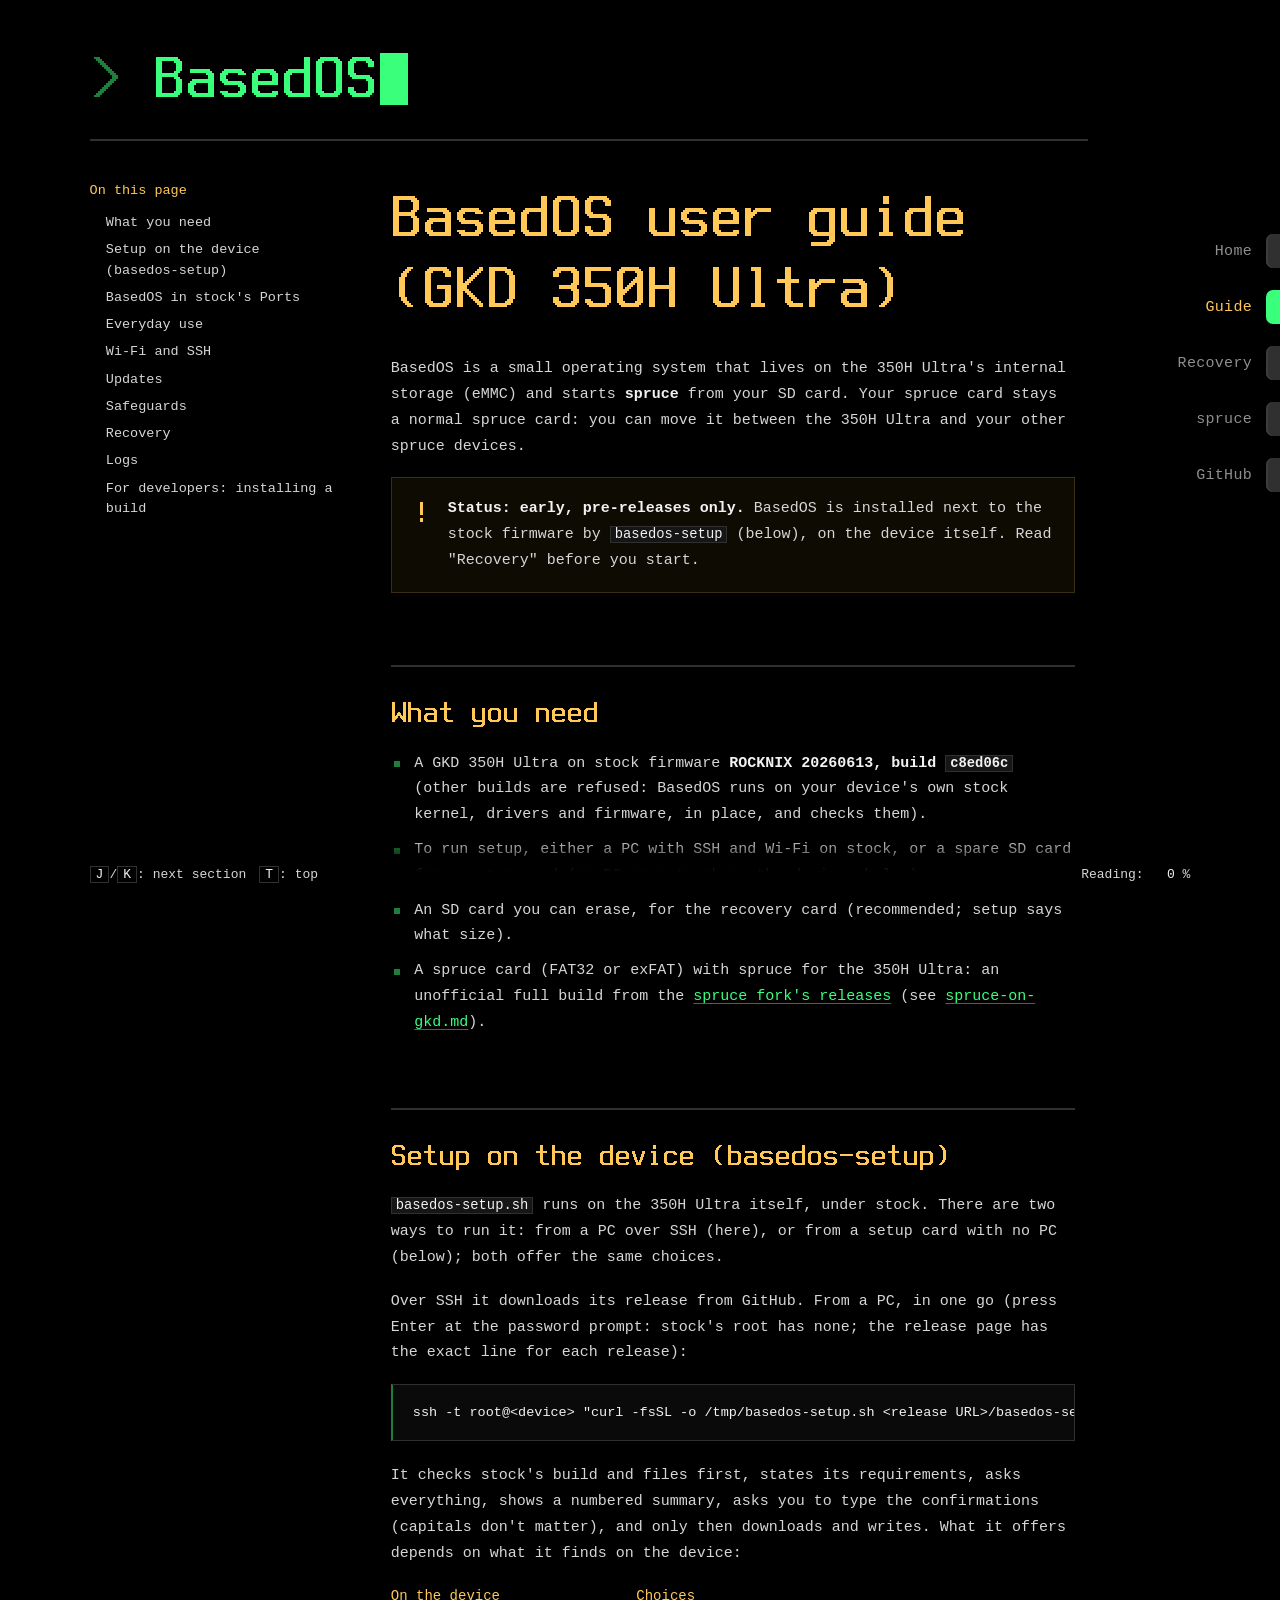
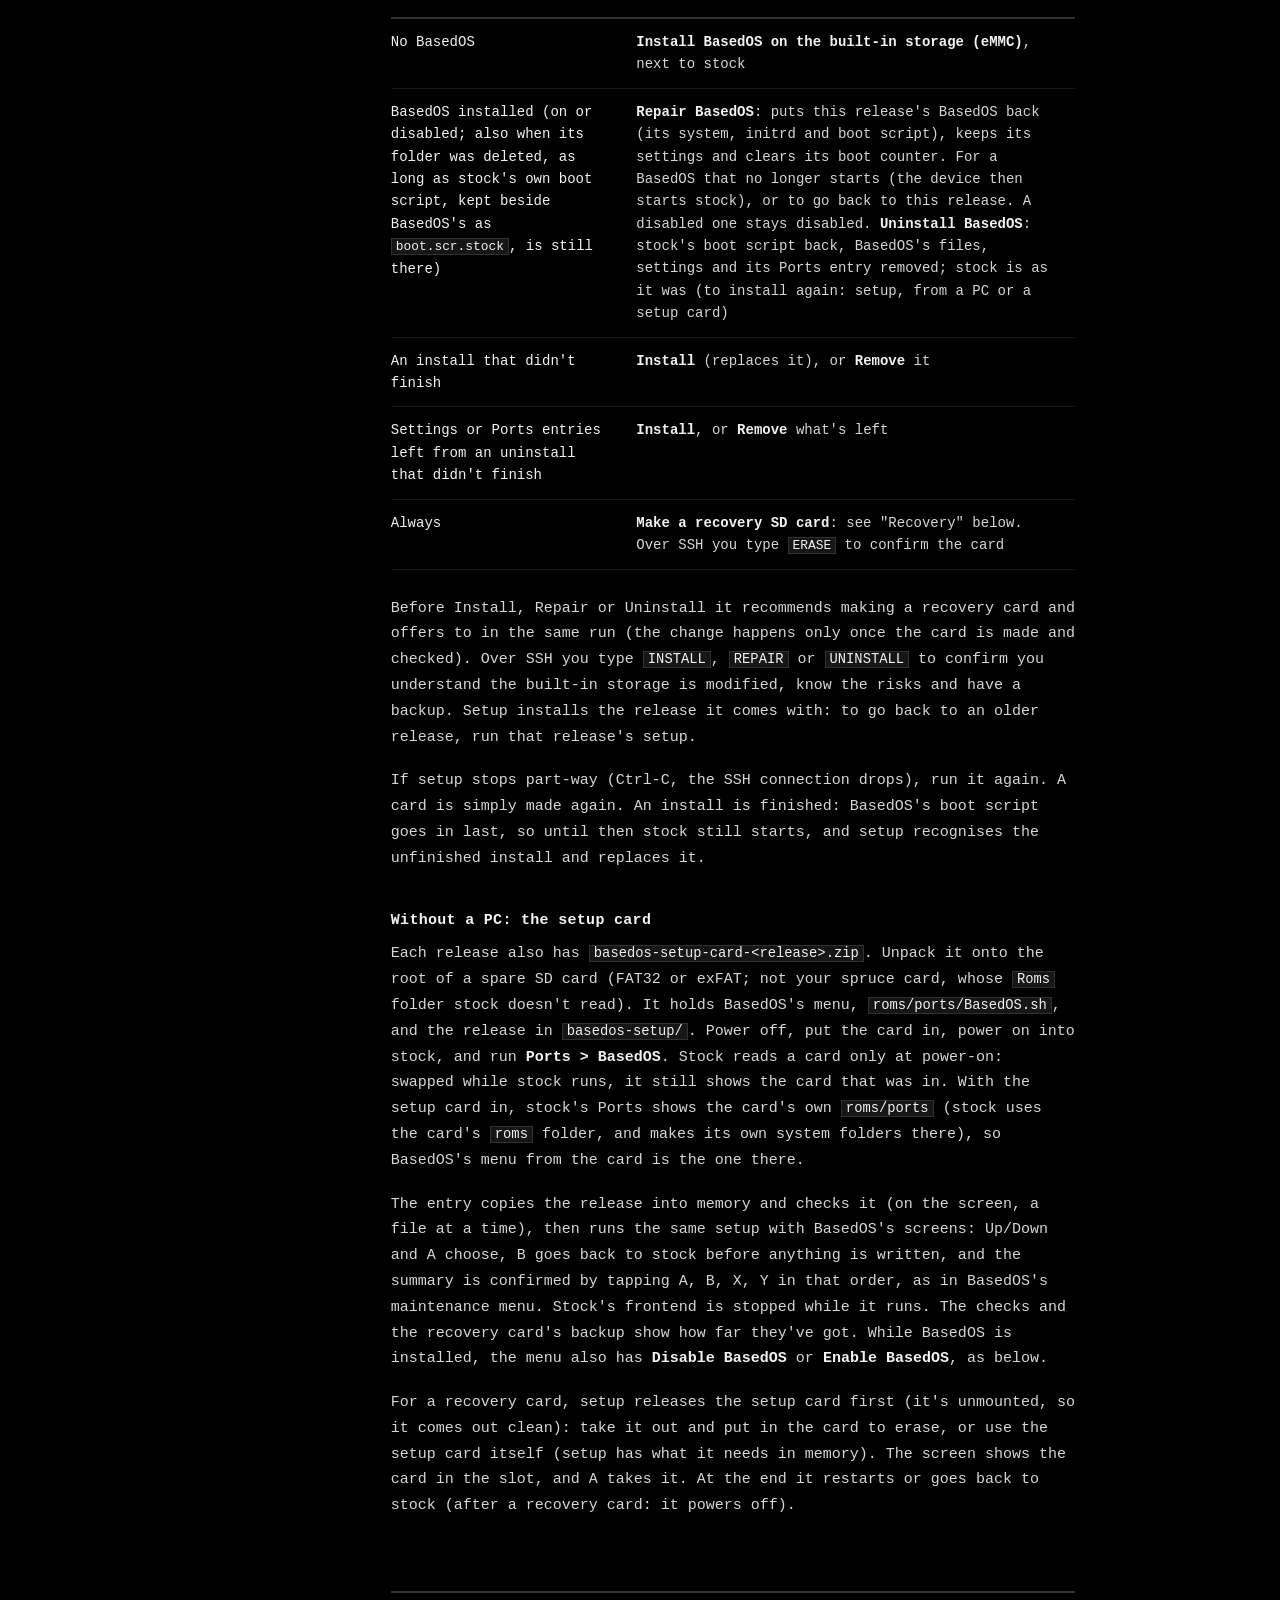
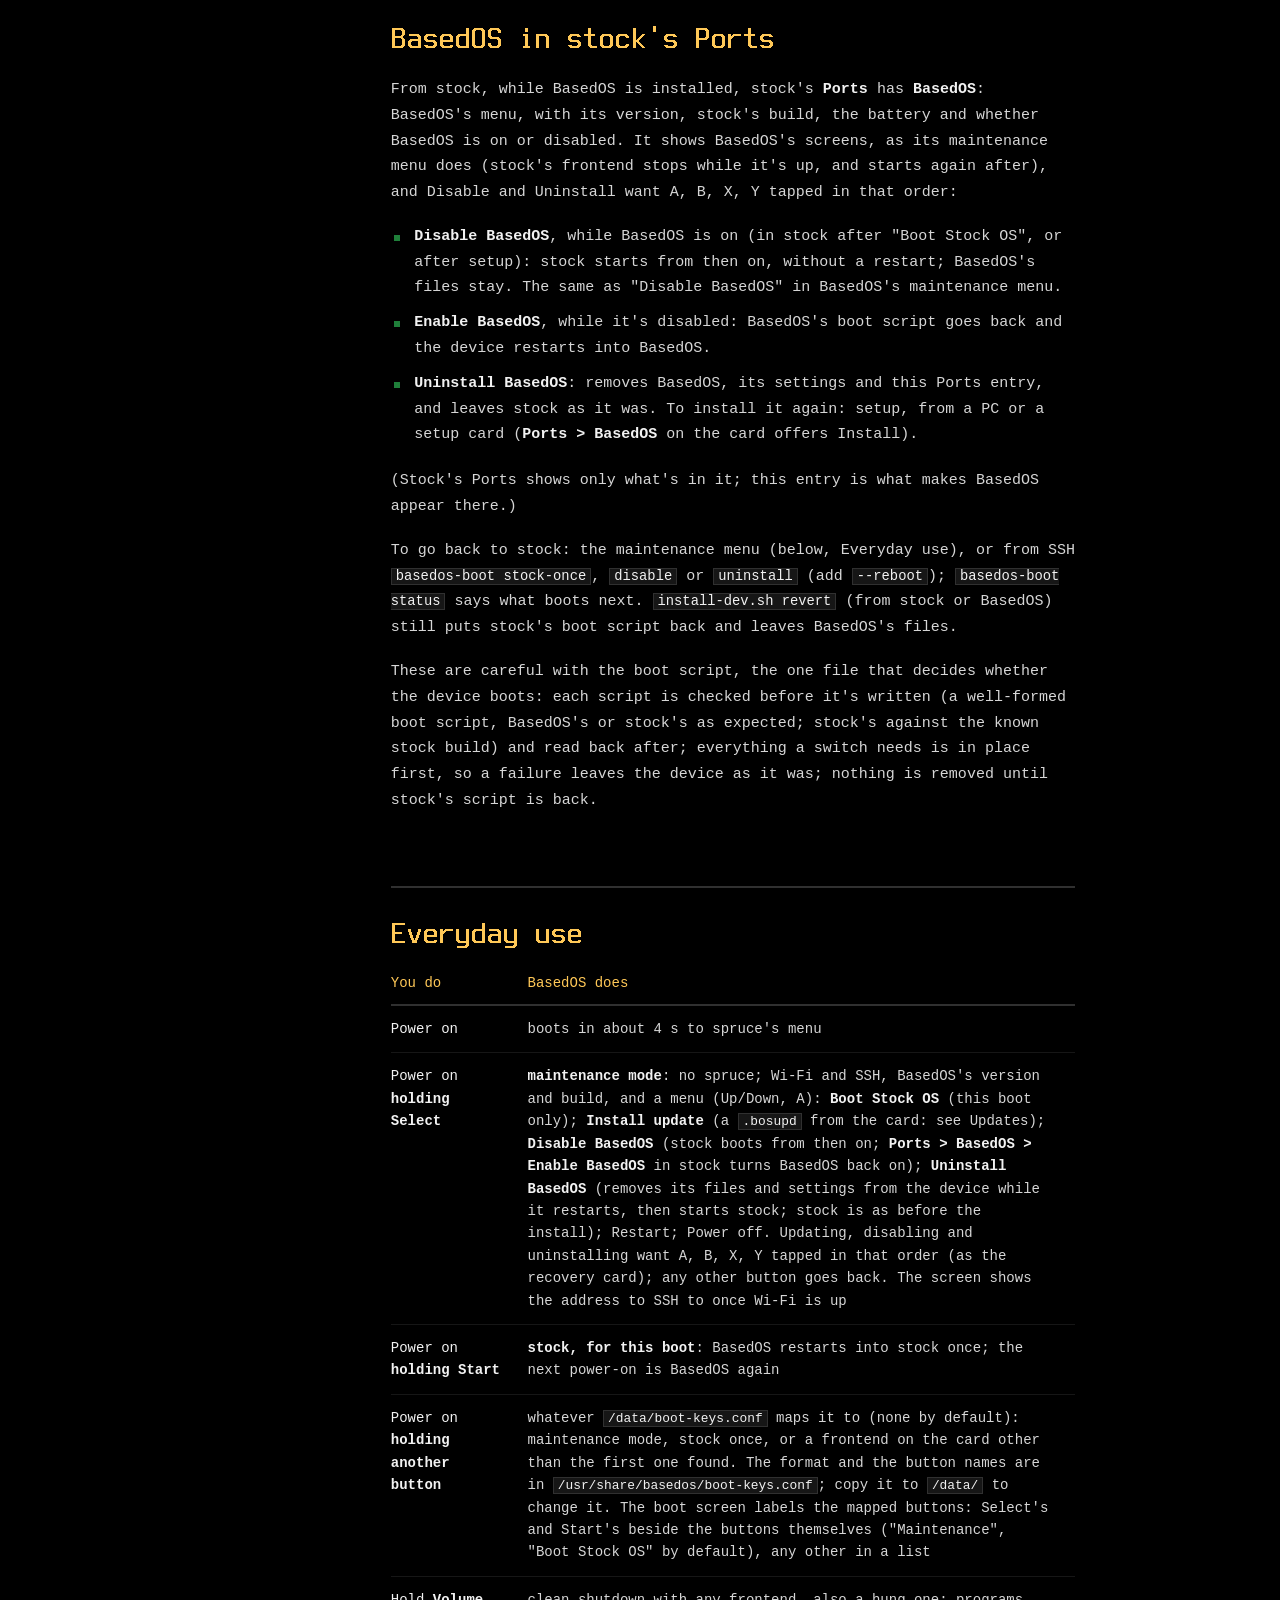
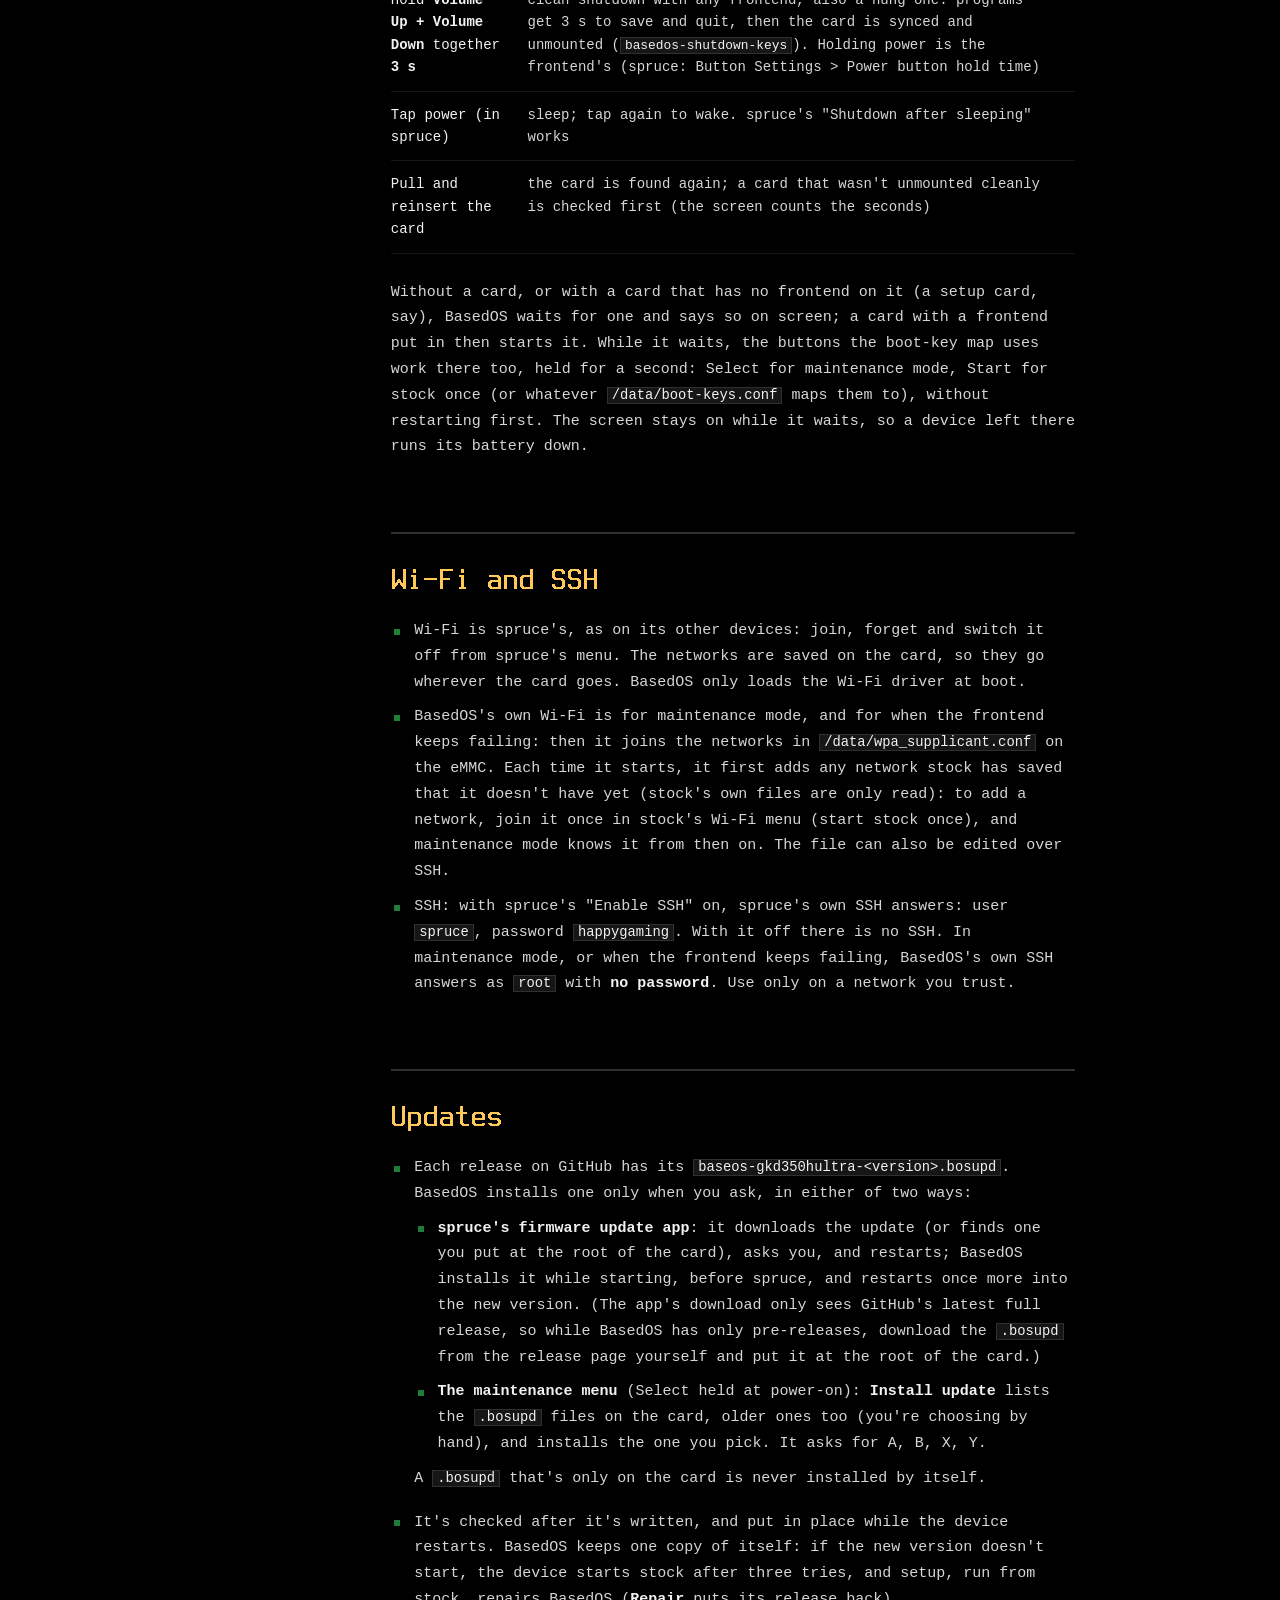
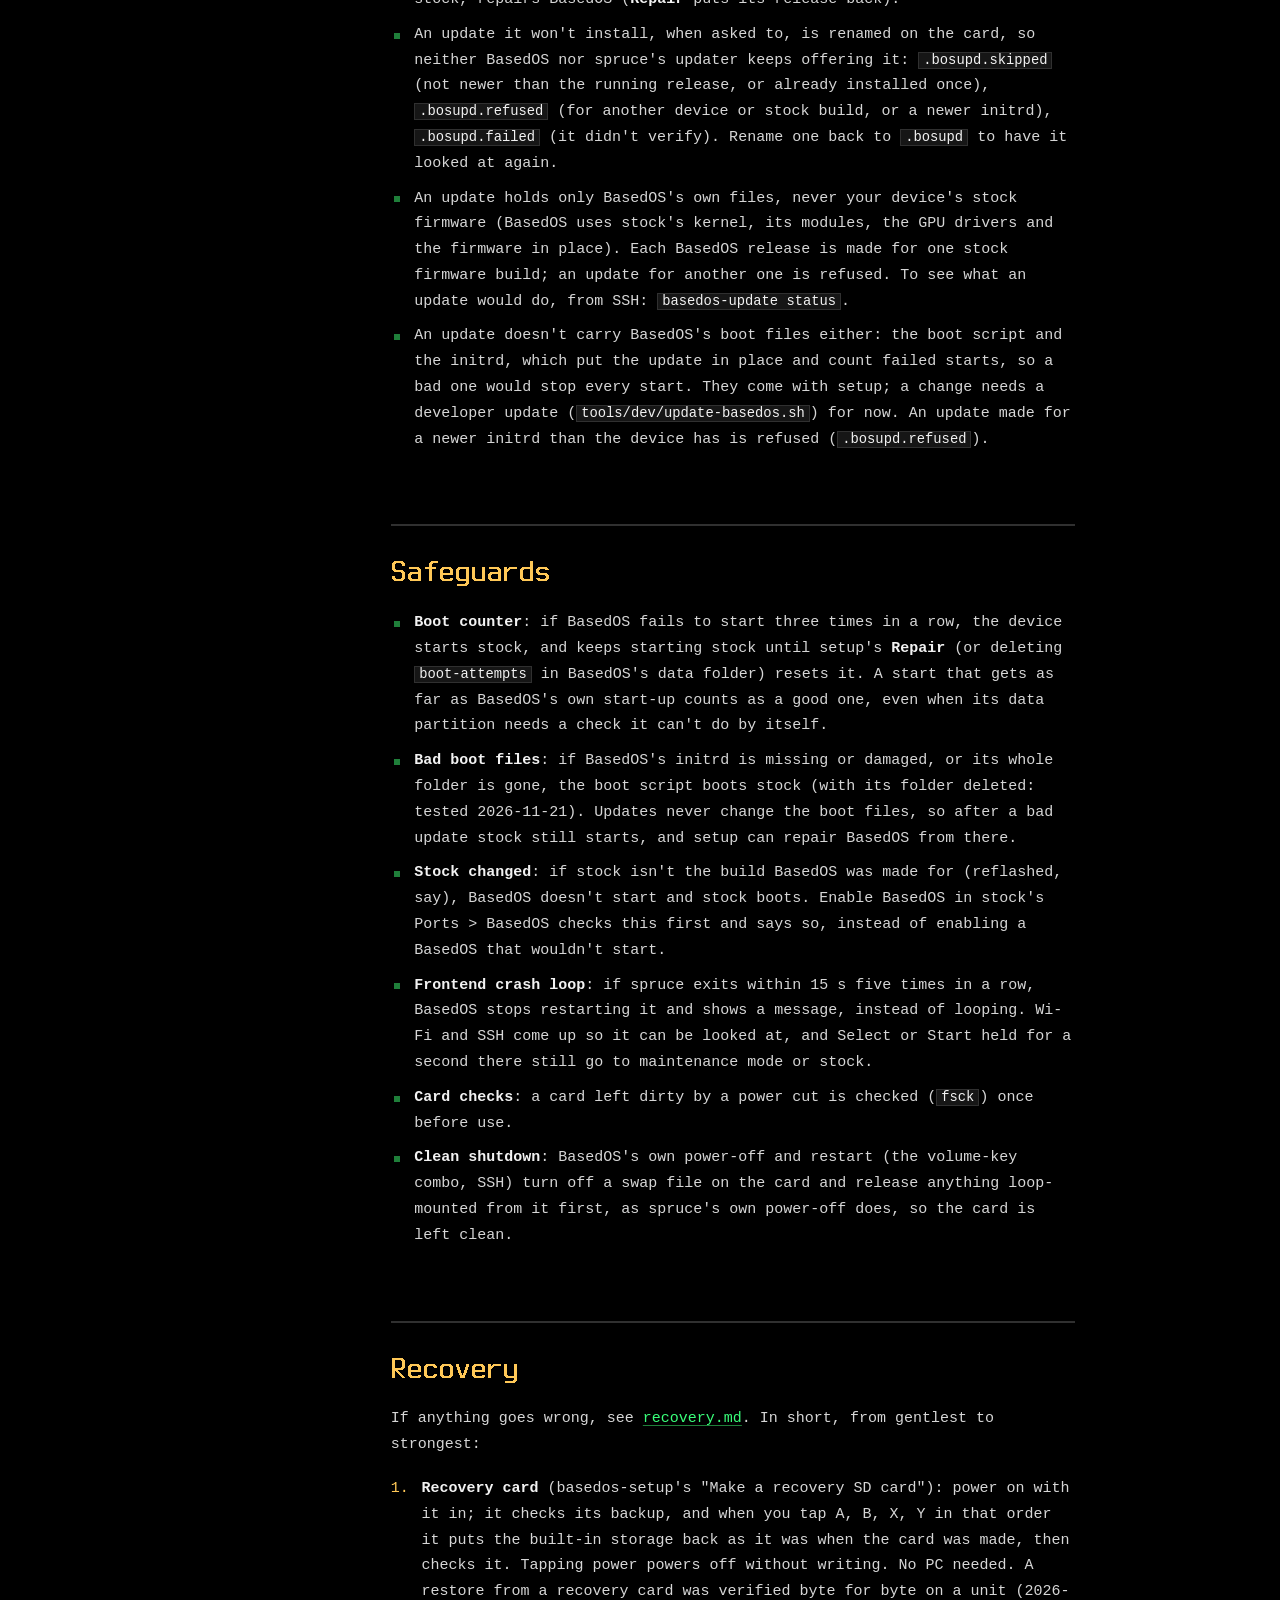
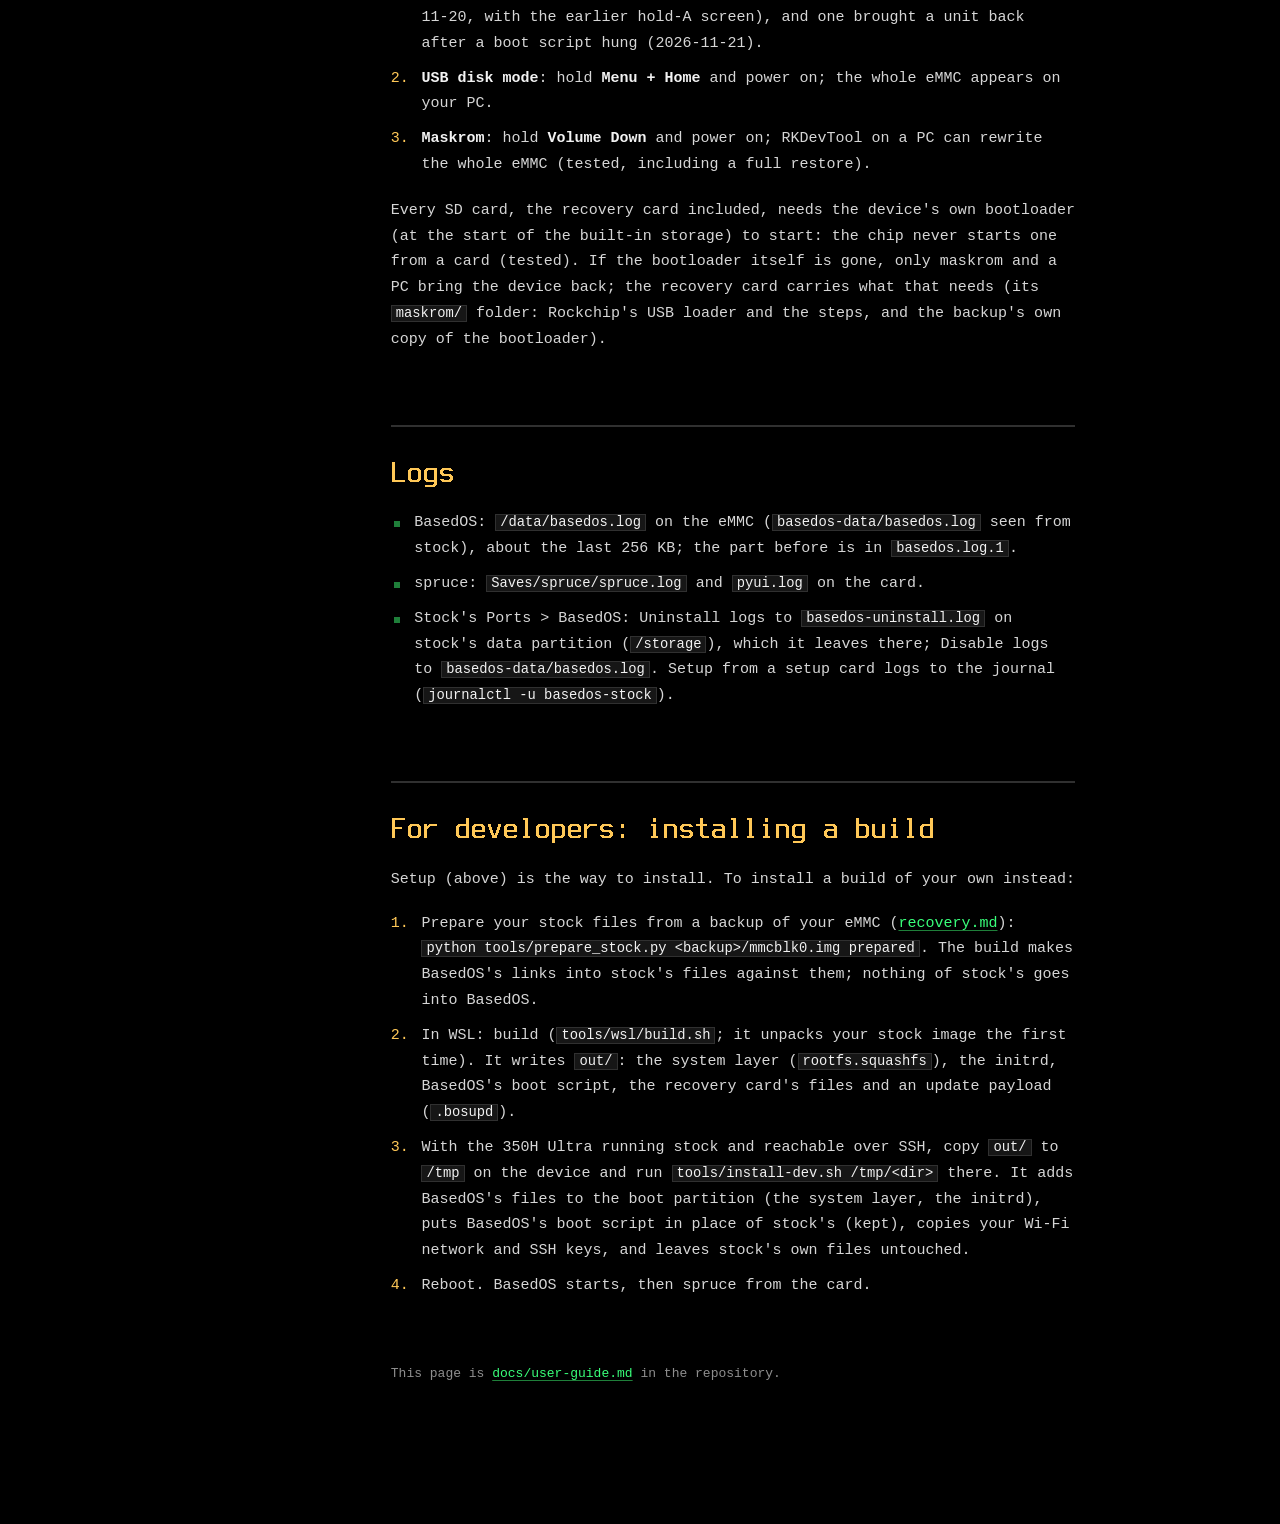
==== commit dfb74bed: "Drop the spruce kit: the full builds replace it The overlay zip and patches only fit a card on the e" ====
--- a/site/guide.html
+++ b/site/guide.html
@@ -20,7 +20,7 @@
 <div class="screen">
 <nav class="menu" aria-label="On this page"><details open><summary>On this page</summary><ol><li class="l2"><a href="#what-you-need">What you need</a></li><li class="l2"><a href="#setup-on-the-device-basedos-setup">Setup on the device (basedos-setup)</a></li><li class="l2"><a href="#basedos-in-stock-s-ports">BasedOS in stock&#x27;s Ports</a></li><li class="l2"><a href="#everyday-use">Everyday use</a></li><li class="l2"><a href="#wi-fi-and-ssh">Wi-Fi and SSH</a></li><li class="l2"><a href="#updates">Updates</a></li><li class="l2"><a href="#safeguards">Safeguards</a></li><li class="l2"><a href="#recovery">Recovery</a></li><li class="l2"><a href="#logs">Logs</a></li><li class="l2"><a href="#for-developers-installing-a-build">For developers: installing a build</a></li></ol></details></nav>
 <main id="main">
-<h1 id="basedos-user-guide-gkd-350h-ultra"><a class="anchor" href="#basedos-user-guide-gkd-350h-ultra" aria-hidden="true" tabindex="-1">#</a>BasedOS user guide (GKD 350H Ultra)</h1><p>BasedOS is a small operating system that lives on the 350H Ultra's internal storage (eMMC) and starts <strong>spruce</strong> from your SD card. Your spruce card stays a normal spruce card: you can move it between the 350H Ultra and your other spruce devices.</p><aside class="note"><span class="bang" aria-hidden="true">!</span><div><p><strong>Status: early, pre-releases only.</strong> BasedOS is installed next to the stock firmware by <code>basedos-setup</code> (below), on the device itself. Read "Recovery" before you start.</p></div></aside><h2 id="what-you-need"><a class="anchor" href="#what-you-need" aria-hidden="true" tabindex="-1">#</a>What you need</h2><ul><li>A GKD 350H Ultra on stock firmware <strong>ROCKNIX 20260613, build <code>c8ed06c</code></strong> (other builds are refused: BasedOS runs on your device's own stock kernel, drivers and firmware, in place, and checks them).</li><li>To run setup, either a PC with SSH and Wi-Fi on stock, or a spare SD card for a setup card (no PC or network on the device; below).</li><li>An SD card you can erase, for the recovery card (recommended; setup says what size).</li><li>A spruce card (FAT32 or exFAT) with spruce for the 350H Ultra: an unofficial full build from the <a href="https://github.com/theycallmeboxy/spruceOS/releases/latest">spruce fork's releases</a>, or spruce plus the 350H Ultra kit (see <a href="spruce.html"><a href="spruce.html">spruce-on-gkd.md</a></a>).</li></ul><h2 id="setup-on-the-device-basedos-setup"><a class="anchor" href="#setup-on-the-device-basedos-setup" aria-hidden="true" tabindex="-1">#</a>Setup on the device (basedos-setup)</h2><p><code>basedos-setup.sh</code> runs on the 350H Ultra itself, under stock. There are two ways to run it: from a PC over SSH (here), or from a setup card with no PC (below); both offer the same choices.</p><p>Over SSH it downloads its release from GitHub. From a PC, in one go (press Enter at the password prompt: stock's root has none; the release page has the exact line for each release):</p><pre><code>ssh -t root@&lt;device&gt; &quot;curl -fsSL -o /tmp/basedos-setup.sh &lt;release URL&gt;/basedos-setup.sh &amp;&amp; sh /tmp/basedos-setup.sh&quot;</code></pre><p>It checks stock's build and files first, states its requirements, asks everything, shows a numbered summary, asks you to type the confirmations (capitals don't matter), and only then downloads and writes. What it offers depends on what it finds on the device:</p><div class="table"><table><thead><tr><th>On the device</th><th>Choices</th></tr></thead><tbody><tr><td>No BasedOS</td><td><strong>Install BasedOS on the built-in storage (eMMC)</strong>, next to stock</td></tr><tr><td>BasedOS installed (on or disabled; also when its folder was deleted, as long as stock's own boot script, kept beside BasedOS's as <code>boot.scr.stock</code>, is still there)</td><td><strong>Repair BasedOS</strong>: puts this release's BasedOS back (its system, initrd and boot script), keeps its settings and clears its boot counter. For a BasedOS that no longer starts (the device then starts stock), or to go back to this release. A disabled one stays disabled. <strong>Uninstall BasedOS</strong>: stock's boot script back, BasedOS's files, settings and its Ports entry removed; stock is as it was (to install again: setup, from a PC or a setup card)</td></tr><tr><td>An install that didn't finish</td><td><strong>Install</strong> (replaces it), or <strong>Remove</strong> it</td></tr><tr><td>Settings or Ports entries left from an uninstall that didn't finish</td><td><strong>Install</strong>, or <strong>Remove</strong> what's left</td></tr><tr><td>Always</td><td><strong>Make a recovery SD card</strong>: see "Recovery" below. Over SSH you type <code>ERASE</code> to confirm the card</td></tr></tbody></table></div><p>Before Install, Repair or Uninstall it recommends making a recovery card and offers to in the same run (the change happens only once the card is made and checked). Over SSH you type <code>INSTALL</code>, <code>REPAIR</code> or <code>UNINSTALL</code> to confirm you understand the built-in storage is modified, know the risks and have a backup. Setup installs the release it comes with: to go back to an older release, run that release's setup.</p><p>If setup stops part-way (Ctrl-C, the SSH connection drops), run it again. A card is simply made again. An install is finished: BasedOS's boot script goes in last, so until then stock still starts, and setup recognises the unfinished install and replaces it.</p><h3 id="without-a-pc-the-setup-card"><a class="anchor" href="#without-a-pc-the-setup-card" aria-hidden="true" tabindex="-1">#</a>Without a PC: the setup card</h3><p>Each release also has <code>basedos-setup-card-&lt;release&gt;.zip</code>. Unpack it onto the root of a spare SD card (FAT32 or exFAT; not your spruce card, whose <code>Roms</code> folder stock doesn't read). It holds BasedOS's menu, <code>roms/ports/BasedOS.sh</code>, and the release in <code>basedos-setup/</code>. Power off, put the card in, power on into stock, and run <strong>Ports &gt; BasedOS</strong>. Stock reads a card only at power-on: swapped while stock runs, it still shows the card that was in. With the setup card in, stock's Ports shows the card's own <code>roms/ports</code> (stock uses the card's <code>roms</code> folder, and makes its own system folders there), so BasedOS's menu from the card is the one there.</p><p>The entry copies the release into memory and checks it (on the screen, a file at a time), then runs the same setup with BasedOS's screens: Up/Down and A choose, B goes back to stock before anything is written, and the summary is confirmed by tapping A, B, X, Y in that order, as in BasedOS's maintenance menu. Stock's frontend is stopped while it runs. The checks and the recovery card's backup show how far they've got. While BasedOS is installed, the menu also has <strong>Disable BasedOS</strong> or <strong>Enable BasedOS</strong>, as below.</p><p>For a recovery card, setup releases the setup card first (it's unmounted, so it comes out clean): take it out and put in the card to erase, or use the setup card itself (setup has what it needs in memory). The screen shows the card in the slot, and A takes it. At the end it restarts or goes back to stock (after a recovery card: it powers off).</p><h2 id="basedos-in-stock-s-ports"><a class="anchor" href="#basedos-in-stock-s-ports" aria-hidden="true" tabindex="-1">#</a>BasedOS in stock's Ports</h2><p>From stock, while BasedOS is installed, stock's <strong>Ports</strong> has <strong>BasedOS</strong>: BasedOS's menu, with its version, stock's build, the battery and whether BasedOS is on or disabled. It shows BasedOS's screens, as its maintenance menu does (stock's frontend stops while it's up, and starts again after), and Disable and Uninstall want A, B, X, Y tapped in that order:</p><ul><li><strong>Disable BasedOS</strong>, while BasedOS is on (in stock after "Boot Stock OS", or after setup): stock starts from then on, without a restart; BasedOS's files stay. The same as "Disable BasedOS" in BasedOS's maintenance menu.</li><li><strong>Enable BasedOS</strong>, while it's disabled: BasedOS's boot script goes back and the device restarts into BasedOS.</li><li><strong>Uninstall BasedOS</strong>: removes BasedOS, its settings and this Ports entry, and leaves stock as it was. To install it again: setup, from a PC or a setup card (<strong>Ports &gt; BasedOS</strong> on the card offers Install).</li></ul><p>(Stock's Ports shows only what's in it; this entry is what makes BasedOS appear there.)</p><p>To go back to stock: the maintenance menu (below, Everyday use), or from SSH <code>basedos-boot stock-once</code>, <code>disable</code> or <code>uninstall</code> (add <code>--reboot</code>); <code>basedos-boot status</code> says what boots next. <code>install-dev.sh revert</code> (from stock or BasedOS) still puts stock's boot script back and leaves BasedOS's files.</p><p>These are careful with the boot script, the one file that decides whether the device boots: each script is checked before it's written (a well-formed boot script, BasedOS's or stock's as expected; stock's against the known stock build) and read back after; everything a switch needs is in place first, so a failure leaves the device as it was; nothing is removed until stock's script is back.</p><h2 id="everyday-use"><a class="anchor" href="#everyday-use" aria-hidden="true" tabindex="-1">#</a>Everyday use</h2><div class="table"><table><thead><tr><th>You do</th><th>BasedOS does</th></tr></thead><tbody><tr><td>Power on</td><td>boots in about 4 s to spruce's menu</td></tr><tr><td>Power on <strong>holding Select</strong></td><td><strong>maintenance mode</strong>: no spruce; Wi-Fi and SSH, BasedOS's version and build, and a menu (Up/Down, A): <strong>Boot Stock OS</strong> (this boot only); <strong>Install update</strong> (a <code>.bosupd</code> from the card: see Updates); <strong>Disable BasedOS</strong> (stock boots from then on; <strong>Ports &gt; BasedOS &gt; Enable BasedOS</strong> in stock turns BasedOS back on); <strong>Uninstall BasedOS</strong> (removes its files and settings from the device while it restarts, then starts stock; stock is as before the install); Restart; Power off. Updating, disabling and uninstalling want A, B, X, Y tapped in that order (as the recovery card); any other button goes back. The screen shows the address to SSH to once Wi-Fi is up</td></tr><tr><td>Power on <strong>holding Start</strong></td><td><strong>stock, for this boot</strong>: BasedOS restarts into stock once; the next power-on is BasedOS again</td></tr><tr><td>Power on <strong>holding another button</strong></td><td>whatever <code>/data/boot-keys.conf</code> maps it to (none by default): maintenance mode, stock once, or a frontend on the card other than the first one found. The format and the button names are in <code>/usr/share/basedos/boot-keys.conf</code>; copy it to <code>/data/</code> to change it. The boot screen labels the mapped buttons: Select's and Start's beside the buttons themselves ("Maintenance", "Boot Stock OS" by default), any other in a list</td></tr><tr><td>Hold <strong>Volume Up + Volume Down</strong> together <strong>3 s</strong></td><td>clean shutdown with any frontend, also a hung one: programs get 3 s to save and quit, then the card is synced and unmounted (<code>basedos-shutdown-keys</code>). Holding power is the frontend's (spruce: Button Settings &gt; Power button hold time)</td></tr><tr><td>Tap power (in spruce)</td><td>sleep; tap again to wake. spruce's "Shutdown after sleeping" works</td></tr><tr><td>Pull and reinsert the card</td><td>the card is found again; a card that wasn't unmounted cleanly is checked first (the screen counts the seconds)</td></tr></tbody></table></div><p>Without a card, or with a card that has no frontend on it (a setup card, say), BasedOS waits for one and says so on screen; a card with a frontend put in then starts it. While it waits, the buttons the boot-key map uses work there too, held for a second: Select for maintenance mode, Start for stock once (or whatever <code>/data/boot-keys.conf</code> maps them to), without restarting first. The screen stays on while it waits, so a device left there runs its battery down.</p><h2 id="wi-fi-and-ssh"><a class="anchor" href="#wi-fi-and-ssh" aria-hidden="true" tabindex="-1">#</a>Wi-Fi and SSH</h2><ul><li>Wi-Fi is spruce's, as on its other devices: join, forget and switch it off from spruce's menu. The networks are saved on the card, so they go wherever the card goes. BasedOS only loads the Wi-Fi driver at boot.</li><li>BasedOS's own Wi-Fi is for maintenance mode, and for when the frontend keeps failing: then it joins the networks in <code>/data/wpa_supplicant.conf</code> on the eMMC. Each time it starts, it first adds any network stock has saved that it doesn't have yet (stock's own files are only read): to add a network, join it once in stock's Wi-Fi menu (start stock once), and maintenance mode knows it from then on. The file can also be edited over SSH.</li><li>SSH: with spruce's "Enable SSH" on, spruce's own SSH answers: user <code>spruce</code>, password <code>happygaming</code>. With it off there is no SSH. In maintenance mode, or when the frontend keeps failing, BasedOS's own SSH answers as <code>root</code> with <strong>no password</strong>. Use only on a network you trust.</li></ul><h2 id="updates"><a class="anchor" href="#updates" aria-hidden="true" tabindex="-1">#</a>Updates</h2><ul><li>Each release on GitHub has its <code>baseos-gkd350hultra-&lt;version&gt;.bosupd</code>. BasedOS installs one only when you ask, in either of two ways:<ul><li><strong>spruce's firmware update app</strong>: it downloads the update (or finds one you put at the root of the card), asks you, and restarts; BasedOS installs it while starting, before spruce, and restarts once more into the new version. (The app's download only sees GitHub's latest full release, so while BasedOS has only pre-releases, download the <code>.bosupd</code> from the release page yourself and put it at the root of the card.)</li><li><strong>The maintenance menu</strong> (Select held at power-on): <strong>Install update</strong> lists the <code>.bosupd</code> files on the card, older ones too (you're choosing by hand), and installs the one you pick. It asks for A, B, X, Y.</li></ul><p>A <code>.bosupd</code> that's only on the card is never installed by itself.</p></li><li>It's checked after it's written, and put in place while the device restarts. BasedOS keeps one copy of itself: if the new version doesn't start, the device starts stock after three tries, and setup, run from stock, repairs BasedOS (<strong>Repair</strong> puts its release back).</li><li>An update it won't install, when asked to, is renamed on the card, so neither BasedOS nor spruce's updater keeps offering it: <code>.bosupd.skipped</code> (not newer than the running release, or already installed once), <code>.bosupd.refused</code> (for another device or stock build, or a newer initrd), <code>.bosupd.failed</code> (it didn't verify). Rename one back to <code>.bosupd</code> to have it looked at again.</li><li>An update holds only BasedOS's own files, never your device's stock firmware (BasedOS uses stock's kernel, its modules, the GPU drivers and the firmware in place). Each BasedOS release is made for one stock firmware build; an update for another one is refused. To see what an update would do, from SSH: <code>basedos-update status</code>.</li><li>An update doesn't carry BasedOS's boot files either: the boot script and the initrd, which put the update in place and count failed starts, so a bad one would stop every start. They come with setup; a change needs a developer update (<code>tools/dev/update-basedos.sh</code>) for now. An update made for a newer initrd than the device has is refused (<code>.bosupd.refused</code>).</li></ul><h2 id="safeguards"><a class="anchor" href="#safeguards" aria-hidden="true" tabindex="-1">#</a>Safeguards</h2><ul><li><strong>Boot counter</strong>: if BasedOS fails to start three times in a row, the device starts stock, and keeps starting stock until setup's <strong>Repair</strong> (or deleting <code>boot-attempts</code> in BasedOS's data folder) resets it. A start that gets as far as BasedOS's own start-up counts as a good one, even when its data partition needs a check it can't do by itself.</li><li><strong>Bad boot files</strong>: if BasedOS's initrd is missing or damaged, or its whole folder is gone, the boot script boots stock (with its folder deleted: tested 2026-11-21). Updates never change the boot files, so after a bad update stock still starts, and setup can repair BasedOS from there.</li><li><strong>Stock changed</strong>: if stock isn't the build BasedOS was made for (reflashed, say), BasedOS doesn't start and stock boots. Enable BasedOS in stock's Ports &gt; BasedOS checks this first and says so, instead of enabling a BasedOS that wouldn't start.</li><li><strong>Frontend crash loop</strong>: if spruce exits within 15 s five times in a row, BasedOS stops restarting it and shows a message, instead of looping. Wi-Fi and SSH come up so it can be looked at, and Select or Start held for a second there still go to maintenance mode or stock.</li><li><strong>Card checks</strong>: a card left dirty by a power cut is checked (<code>fsck</code>) once before use.</li><li><strong>Clean shutdown</strong>: BasedOS's own power-off and restart (the volume-key combo, SSH) turn off a swap file on the card and release anything loop-mounted from it first, as spruce's own power-off does, so the card is left clean.</li></ul><h2 id="recovery"><a class="anchor" href="#recovery" aria-hidden="true" tabindex="-1">#</a>Recovery</h2><p>If anything goes wrong, see <a href="recovery.html"><a href="recovery.html">recovery.md</a></a>. In short, from gentlest to strongest:</p><ol><li><strong>Recovery card</strong> (basedos-setup's "Make a recovery SD card"): power on with it in; it checks its backup, and when you tap A, B, X, Y in that order it puts the built-in storage back as it was when the card was made, then checks it. Tapping power powers off without writing. No PC needed. A restore from a recovery card was verified byte for byte on a unit (2026-11-20, with the earlier hold-A screen), and one brought a unit back after a boot script hung (2026-11-21).</li><li><strong>USB disk mode</strong>: hold <strong>Menu + Home</strong> and power on; the whole eMMC appears on your PC.</li><li><strong>Maskrom</strong>: hold <strong>Volume Down</strong> and power on; RKDevTool on a PC can rewrite the whole eMMC (tested, including a full restore).</li></ol><p>Every SD card, the recovery card included, needs the device's own bootloader (at the start of the built-in storage) to start: the chip never starts one from a card (tested). If the bootloader itself is gone, only maskrom and a PC bring the device back; the recovery card carries what that needs (its <code>maskrom/</code> folder: Rockchip's USB loader and the steps, and the backup's own copy of the bootloader).</p><h2 id="logs"><a class="anchor" href="#logs" aria-hidden="true" tabindex="-1">#</a>Logs</h2><ul><li>BasedOS: <code>/data/basedos.log</code> on the eMMC (<code>basedos-data/basedos.log</code> seen from stock), about the last 256 KB; the part before is in <code>basedos.log.1</code>.</li><li>spruce: <code>Saves/spruce/spruce.log</code> and <code>pyui.log</code> on the card.</li><li>Stock's Ports &gt; BasedOS: Uninstall logs to <code>basedos-uninstall.log</code> on stock's data partition (<code>/storage</code>), which it leaves there; Disable logs to <code>basedos-data/basedos.log</code>. Setup from a setup card logs to the journal (<code>journalctl -u basedos-stock</code>).</li></ul><h2 id="for-developers-installing-a-build"><a class="anchor" href="#for-developers-installing-a-build" aria-hidden="true" tabindex="-1">#</a>For developers: installing a build</h2><p>Setup (above) is the way to install. To install a build of your own instead:</p><ol><li>Prepare your stock files from a backup of your eMMC (<a href="recovery.html">recovery.md</a>): <code>python tools/prepare_stock.py &lt;backup&gt;/mmcblk0.img prepared</code>. The build makes BasedOS's links into stock's files against them; nothing of stock's goes into BasedOS.</li><li>In WSL: build (<code>tools/wsl/build.sh</code>; it unpacks your stock image the first time). It writes <code>out/</code>: the system layer (<code>rootfs.squashfs</code>), the initrd, BasedOS's boot script, the recovery card's files and an update payload (<code>.bosupd</code>).</li><li>With the 350H Ultra running stock and reachable over SSH, copy <code>out/</code> to <code>/tmp</code> on the device and run <code>tools/install-dev.sh /tmp/&lt;dir&gt;</code> there. It adds BasedOS's files to the boot partition (the system layer, the initrd), puts BasedOS's boot script in place of stock's (kept), copies your Wi-Fi network and SSH keys, and leaves stock's own files untouched.</li><li>Reboot. BasedOS starts, then spruce from the card.</li></ol><p class="source">This page is <a href="https://github.com/theycallmeboxy/BasedOS/blob/main/docs/user-guide.md">docs/user-guide.md</a> in the repository.</p>
+<h1 id="basedos-user-guide-gkd-350h-ultra"><a class="anchor" href="#basedos-user-guide-gkd-350h-ultra" aria-hidden="true" tabindex="-1">#</a>BasedOS user guide (GKD 350H Ultra)</h1><p>BasedOS is a small operating system that lives on the 350H Ultra's internal storage (eMMC) and starts <strong>spruce</strong> from your SD card. Your spruce card stays a normal spruce card: you can move it between the 350H Ultra and your other spruce devices.</p><aside class="note"><span class="bang" aria-hidden="true">!</span><div><p><strong>Status: early, pre-releases only.</strong> BasedOS is installed next to the stock firmware by <code>basedos-setup</code> (below), on the device itself. Read "Recovery" before you start.</p></div></aside><h2 id="what-you-need"><a class="anchor" href="#what-you-need" aria-hidden="true" tabindex="-1">#</a>What you need</h2><ul><li>A GKD 350H Ultra on stock firmware <strong>ROCKNIX 20260613, build <code>c8ed06c</code></strong> (other builds are refused: BasedOS runs on your device's own stock kernel, drivers and firmware, in place, and checks them).</li><li>To run setup, either a PC with SSH and Wi-Fi on stock, or a spare SD card for a setup card (no PC or network on the device; below).</li><li>An SD card you can erase, for the recovery card (recommended; setup says what size).</li><li>A spruce card (FAT32 or exFAT) with spruce for the 350H Ultra: an unofficial full build from the <a href="https://github.com/theycallmeboxy/spruceOS/releases/latest">spruce fork's releases</a> (see <a href="spruce.html"><a href="spruce.html">spruce-on-gkd.md</a></a>).</li></ul><h2 id="setup-on-the-device-basedos-setup"><a class="anchor" href="#setup-on-the-device-basedos-setup" aria-hidden="true" tabindex="-1">#</a>Setup on the device (basedos-setup)</h2><p><code>basedos-setup.sh</code> runs on the 350H Ultra itself, under stock. There are two ways to run it: from a PC over SSH (here), or from a setup card with no PC (below); both offer the same choices.</p><p>Over SSH it downloads its release from GitHub. From a PC, in one go (press Enter at the password prompt: stock's root has none; the release page has the exact line for each release):</p><pre><code>ssh -t root@&lt;device&gt; &quot;curl -fsSL -o /tmp/basedos-setup.sh &lt;release URL&gt;/basedos-setup.sh &amp;&amp; sh /tmp/basedos-setup.sh&quot;</code></pre><p>It checks stock's build and files first, states its requirements, asks everything, shows a numbered summary, asks you to type the confirmations (capitals don't matter), and only then downloads and writes. What it offers depends on what it finds on the device:</p><div class="table"><table><thead><tr><th>On the device</th><th>Choices</th></tr></thead><tbody><tr><td>No BasedOS</td><td><strong>Install BasedOS on the built-in storage (eMMC)</strong>, next to stock</td></tr><tr><td>BasedOS installed (on or disabled; also when its folder was deleted, as long as stock's own boot script, kept beside BasedOS's as <code>boot.scr.stock</code>, is still there)</td><td><strong>Repair BasedOS</strong>: puts this release's BasedOS back (its system, initrd and boot script), keeps its settings and clears its boot counter. For a BasedOS that no longer starts (the device then starts stock), or to go back to this release. A disabled one stays disabled. <strong>Uninstall BasedOS</strong>: stock's boot script back, BasedOS's files, settings and its Ports entry removed; stock is as it was (to install again: setup, from a PC or a setup card)</td></tr><tr><td>An install that didn't finish</td><td><strong>Install</strong> (replaces it), or <strong>Remove</strong> it</td></tr><tr><td>Settings or Ports entries left from an uninstall that didn't finish</td><td><strong>Install</strong>, or <strong>Remove</strong> what's left</td></tr><tr><td>Always</td><td><strong>Make a recovery SD card</strong>: see "Recovery" below. Over SSH you type <code>ERASE</code> to confirm the card</td></tr></tbody></table></div><p>Before Install, Repair or Uninstall it recommends making a recovery card and offers to in the same run (the change happens only once the card is made and checked). Over SSH you type <code>INSTALL</code>, <code>REPAIR</code> or <code>UNINSTALL</code> to confirm you understand the built-in storage is modified, know the risks and have a backup. Setup installs the release it comes with: to go back to an older release, run that release's setup.</p><p>If setup stops part-way (Ctrl-C, the SSH connection drops), run it again. A card is simply made again. An install is finished: BasedOS's boot script goes in last, so until then stock still starts, and setup recognises the unfinished install and replaces it.</p><h3 id="without-a-pc-the-setup-card"><a class="anchor" href="#without-a-pc-the-setup-card" aria-hidden="true" tabindex="-1">#</a>Without a PC: the setup card</h3><p>Each release also has <code>basedos-setup-card-&lt;release&gt;.zip</code>. Unpack it onto the root of a spare SD card (FAT32 or exFAT; not your spruce card, whose <code>Roms</code> folder stock doesn't read). It holds BasedOS's menu, <code>roms/ports/BasedOS.sh</code>, and the release in <code>basedos-setup/</code>. Power off, put the card in, power on into stock, and run <strong>Ports &gt; BasedOS</strong>. Stock reads a card only at power-on: swapped while stock runs, it still shows the card that was in. With the setup card in, stock's Ports shows the card's own <code>roms/ports</code> (stock uses the card's <code>roms</code> folder, and makes its own system folders there), so BasedOS's menu from the card is the one there.</p><p>The entry copies the release into memory and checks it (on the screen, a file at a time), then runs the same setup with BasedOS's screens: Up/Down and A choose, B goes back to stock before anything is written, and the summary is confirmed by tapping A, B, X, Y in that order, as in BasedOS's maintenance menu. Stock's frontend is stopped while it runs. The checks and the recovery card's backup show how far they've got. While BasedOS is installed, the menu also has <strong>Disable BasedOS</strong> or <strong>Enable BasedOS</strong>, as below.</p><p>For a recovery card, setup releases the setup card first (it's unmounted, so it comes out clean): take it out and put in the card to erase, or use the setup card itself (setup has what it needs in memory). The screen shows the card in the slot, and A takes it. At the end it restarts or goes back to stock (after a recovery card: it powers off).</p><h2 id="basedos-in-stock-s-ports"><a class="anchor" href="#basedos-in-stock-s-ports" aria-hidden="true" tabindex="-1">#</a>BasedOS in stock's Ports</h2><p>From stock, while BasedOS is installed, stock's <strong>Ports</strong> has <strong>BasedOS</strong>: BasedOS's menu, with its version, stock's build, the battery and whether BasedOS is on or disabled. It shows BasedOS's screens, as its maintenance menu does (stock's frontend stops while it's up, and starts again after), and Disable and Uninstall want A, B, X, Y tapped in that order:</p><ul><li><strong>Disable BasedOS</strong>, while BasedOS is on (in stock after "Boot Stock OS", or after setup): stock starts from then on, without a restart; BasedOS's files stay. The same as "Disable BasedOS" in BasedOS's maintenance menu.</li><li><strong>Enable BasedOS</strong>, while it's disabled: BasedOS's boot script goes back and the device restarts into BasedOS.</li><li><strong>Uninstall BasedOS</strong>: removes BasedOS, its settings and this Ports entry, and leaves stock as it was. To install it again: setup, from a PC or a setup card (<strong>Ports &gt; BasedOS</strong> on the card offers Install).</li></ul><p>(Stock's Ports shows only what's in it; this entry is what makes BasedOS appear there.)</p><p>To go back to stock: the maintenance menu (below, Everyday use), or from SSH <code>basedos-boot stock-once</code>, <code>disable</code> or <code>uninstall</code> (add <code>--reboot</code>); <code>basedos-boot status</code> says what boots next. <code>install-dev.sh revert</code> (from stock or BasedOS) still puts stock's boot script back and leaves BasedOS's files.</p><p>These are careful with the boot script, the one file that decides whether the device boots: each script is checked before it's written (a well-formed boot script, BasedOS's or stock's as expected; stock's against the known stock build) and read back after; everything a switch needs is in place first, so a failure leaves the device as it was; nothing is removed until stock's script is back.</p><h2 id="everyday-use"><a class="anchor" href="#everyday-use" aria-hidden="true" tabindex="-1">#</a>Everyday use</h2><div class="table"><table><thead><tr><th>You do</th><th>BasedOS does</th></tr></thead><tbody><tr><td>Power on</td><td>boots in about 4 s to spruce's menu</td></tr><tr><td>Power on <strong>holding Select</strong></td><td><strong>maintenance mode</strong>: no spruce; Wi-Fi and SSH, BasedOS's version and build, and a menu (Up/Down, A): <strong>Boot Stock OS</strong> (this boot only); <strong>Install update</strong> (a <code>.bosupd</code> from the card: see Updates); <strong>Disable BasedOS</strong> (stock boots from then on; <strong>Ports &gt; BasedOS &gt; Enable BasedOS</strong> in stock turns BasedOS back on); <strong>Uninstall BasedOS</strong> (removes its files and settings from the device while it restarts, then starts stock; stock is as before the install); Restart; Power off. Updating, disabling and uninstalling want A, B, X, Y tapped in that order (as the recovery card); any other button goes back. The screen shows the address to SSH to once Wi-Fi is up</td></tr><tr><td>Power on <strong>holding Start</strong></td><td><strong>stock, for this boot</strong>: BasedOS restarts into stock once; the next power-on is BasedOS again</td></tr><tr><td>Power on <strong>holding another button</strong></td><td>whatever <code>/data/boot-keys.conf</code> maps it to (none by default): maintenance mode, stock once, or a frontend on the card other than the first one found. The format and the button names are in <code>/usr/share/basedos/boot-keys.conf</code>; copy it to <code>/data/</code> to change it. The boot screen labels the mapped buttons: Select's and Start's beside the buttons themselves ("Maintenance", "Boot Stock OS" by default), any other in a list</td></tr><tr><td>Hold <strong>Volume Up + Volume Down</strong> together <strong>3 s</strong></td><td>clean shutdown with any frontend, also a hung one: programs get 3 s to save and quit, then the card is synced and unmounted (<code>basedos-shutdown-keys</code>). Holding power is the frontend's (spruce: Button Settings &gt; Power button hold time)</td></tr><tr><td>Tap power (in spruce)</td><td>sleep; tap again to wake. spruce's "Shutdown after sleeping" works</td></tr><tr><td>Pull and reinsert the card</td><td>the card is found again; a card that wasn't unmounted cleanly is checked first (the screen counts the seconds)</td></tr></tbody></table></div><p>Without a card, or with a card that has no frontend on it (a setup card, say), BasedOS waits for one and says so on screen; a card with a frontend put in then starts it. While it waits, the buttons the boot-key map uses work there too, held for a second: Select for maintenance mode, Start for stock once (or whatever <code>/data/boot-keys.conf</code> maps them to), without restarting first. The screen stays on while it waits, so a device left there runs its battery down.</p><h2 id="wi-fi-and-ssh"><a class="anchor" href="#wi-fi-and-ssh" aria-hidden="true" tabindex="-1">#</a>Wi-Fi and SSH</h2><ul><li>Wi-Fi is spruce's, as on its other devices: join, forget and switch it off from spruce's menu. The networks are saved on the card, so they go wherever the card goes. BasedOS only loads the Wi-Fi driver at boot.</li><li>BasedOS's own Wi-Fi is for maintenance mode, and for when the frontend keeps failing: then it joins the networks in <code>/data/wpa_supplicant.conf</code> on the eMMC. Each time it starts, it first adds any network stock has saved that it doesn't have yet (stock's own files are only read): to add a network, join it once in stock's Wi-Fi menu (start stock once), and maintenance mode knows it from then on. The file can also be edited over SSH.</li><li>SSH: with spruce's "Enable SSH" on, spruce's own SSH answers: user <code>spruce</code>, password <code>happygaming</code>. With it off there is no SSH. In maintenance mode, or when the frontend keeps failing, BasedOS's own SSH answers as <code>root</code> with <strong>no password</strong>. Use only on a network you trust.</li></ul><h2 id="updates"><a class="anchor" href="#updates" aria-hidden="true" tabindex="-1">#</a>Updates</h2><ul><li>Each release on GitHub has its <code>baseos-gkd350hultra-&lt;version&gt;.bosupd</code>. BasedOS installs one only when you ask, in either of two ways:<ul><li><strong>spruce's firmware update app</strong>: it downloads the update (or finds one you put at the root of the card), asks you, and restarts; BasedOS installs it while starting, before spruce, and restarts once more into the new version. (The app's download only sees GitHub's latest full release, so while BasedOS has only pre-releases, download the <code>.bosupd</code> from the release page yourself and put it at the root of the card.)</li><li><strong>The maintenance menu</strong> (Select held at power-on): <strong>Install update</strong> lists the <code>.bosupd</code> files on the card, older ones too (you're choosing by hand), and installs the one you pick. It asks for A, B, X, Y.</li></ul><p>A <code>.bosupd</code> that's only on the card is never installed by itself.</p></li><li>It's checked after it's written, and put in place while the device restarts. BasedOS keeps one copy of itself: if the new version doesn't start, the device starts stock after three tries, and setup, run from stock, repairs BasedOS (<strong>Repair</strong> puts its release back).</li><li>An update it won't install, when asked to, is renamed on the card, so neither BasedOS nor spruce's updater keeps offering it: <code>.bosupd.skipped</code> (not newer than the running release, or already installed once), <code>.bosupd.refused</code> (for another device or stock build, or a newer initrd), <code>.bosupd.failed</code> (it didn't verify). Rename one back to <code>.bosupd</code> to have it looked at again.</li><li>An update holds only BasedOS's own files, never your device's stock firmware (BasedOS uses stock's kernel, its modules, the GPU drivers and the firmware in place). Each BasedOS release is made for one stock firmware build; an update for another one is refused. To see what an update would do, from SSH: <code>basedos-update status</code>.</li><li>An update doesn't carry BasedOS's boot files either: the boot script and the initrd, which put the update in place and count failed starts, so a bad one would stop every start. They come with setup; a change needs a developer update (<code>tools/dev/update-basedos.sh</code>) for now. An update made for a newer initrd than the device has is refused (<code>.bosupd.refused</code>).</li></ul><h2 id="safeguards"><a class="anchor" href="#safeguards" aria-hidden="true" tabindex="-1">#</a>Safeguards</h2><ul><li><strong>Boot counter</strong>: if BasedOS fails to start three times in a row, the device starts stock, and keeps starting stock until setup's <strong>Repair</strong> (or deleting <code>boot-attempts</code> in BasedOS's data folder) resets it. A start that gets as far as BasedOS's own start-up counts as a good one, even when its data partition needs a check it can't do by itself.</li><li><strong>Bad boot files</strong>: if BasedOS's initrd is missing or damaged, or its whole folder is gone, the boot script boots stock (with its folder deleted: tested 2026-11-21). Updates never change the boot files, so after a bad update stock still starts, and setup can repair BasedOS from there.</li><li><strong>Stock changed</strong>: if stock isn't the build BasedOS was made for (reflashed, say), BasedOS doesn't start and stock boots. Enable BasedOS in stock's Ports &gt; BasedOS checks this first and says so, instead of enabling a BasedOS that wouldn't start.</li><li><strong>Frontend crash loop</strong>: if spruce exits within 15 s five times in a row, BasedOS stops restarting it and shows a message, instead of looping. Wi-Fi and SSH come up so it can be looked at, and Select or Start held for a second there still go to maintenance mode or stock.</li><li><strong>Card checks</strong>: a card left dirty by a power cut is checked (<code>fsck</code>) once before use.</li><li><strong>Clean shutdown</strong>: BasedOS's own power-off and restart (the volume-key combo, SSH) turn off a swap file on the card and release anything loop-mounted from it first, as spruce's own power-off does, so the card is left clean.</li></ul><h2 id="recovery"><a class="anchor" href="#recovery" aria-hidden="true" tabindex="-1">#</a>Recovery</h2><p>If anything goes wrong, see <a href="recovery.html"><a href="recovery.html">recovery.md</a></a>. In short, from gentlest to strongest:</p><ol><li><strong>Recovery card</strong> (basedos-setup's "Make a recovery SD card"): power on with it in; it checks its backup, and when you tap A, B, X, Y in that order it puts the built-in storage back as it was when the card was made, then checks it. Tapping power powers off without writing. No PC needed. A restore from a recovery card was verified byte for byte on a unit (2026-11-20, with the earlier hold-A screen), and one brought a unit back after a boot script hung (2026-11-21).</li><li><strong>USB disk mode</strong>: hold <strong>Menu + Home</strong> and power on; the whole eMMC appears on your PC.</li><li><strong>Maskrom</strong>: hold <strong>Volume Down</strong> and power on; RKDevTool on a PC can rewrite the whole eMMC (tested, including a full restore).</li></ol><p>Every SD card, the recovery card included, needs the device's own bootloader (at the start of the built-in storage) to start: the chip never starts one from a card (tested). If the bootloader itself is gone, only maskrom and a PC bring the device back; the recovery card carries what that needs (its <code>maskrom/</code> folder: Rockchip's USB loader and the steps, and the backup's own copy of the bootloader).</p><h2 id="logs"><a class="anchor" href="#logs" aria-hidden="true" tabindex="-1">#</a>Logs</h2><ul><li>BasedOS: <code>/data/basedos.log</code> on the eMMC (<code>basedos-data/basedos.log</code> seen from stock), about the last 256 KB; the part before is in <code>basedos.log.1</code>.</li><li>spruce: <code>Saves/spruce/spruce.log</code> and <code>pyui.log</code> on the card.</li><li>Stock's Ports &gt; BasedOS: Uninstall logs to <code>basedos-uninstall.log</code> on stock's data partition (<code>/storage</code>), which it leaves there; Disable logs to <code>basedos-data/basedos.log</code>. Setup from a setup card logs to the journal (<code>journalctl -u basedos-stock</code>).</li></ul><h2 id="for-developers-installing-a-build"><a class="anchor" href="#for-developers-installing-a-build" aria-hidden="true" tabindex="-1">#</a>For developers: installing a build</h2><p>Setup (above) is the way to install. To install a build of your own instead:</p><ol><li>Prepare your stock files from a backup of your eMMC (<a href="recovery.html">recovery.md</a>): <code>python tools/prepare_stock.py &lt;backup&gt;/mmcblk0.img prepared</code>. The build makes BasedOS's links into stock's files against them; nothing of stock's goes into BasedOS.</li><li>In WSL: build (<code>tools/wsl/build.sh</code>; it unpacks your stock image the first time). It writes <code>out/</code>: the system layer (<code>rootfs.squashfs</code>), the initrd, BasedOS's boot script, the recovery card's files and an update payload (<code>.bosupd</code>).</li><li>With the 350H Ultra running stock and reachable over SSH, copy <code>out/</code> to <code>/tmp</code> on the device and run <code>tools/install-dev.sh /tmp/&lt;dir&gt;</code> there. It adds BasedOS's files to the boot partition (the system layer, the initrd), puts BasedOS's boot script in place of stock's (kept), copies your Wi-Fi network and SSH keys, and leaves stock's own files untouched.</li><li>Reboot. BasedOS starts, then spruce from the card.</li></ol><p class="source">This page is <a href="https://github.com/theycallmeboxy/BasedOS/blob/main/docs/user-guide.md">docs/user-guide.md</a> in the repository.</p>
 </main>
 </div>
 <footer class="status">
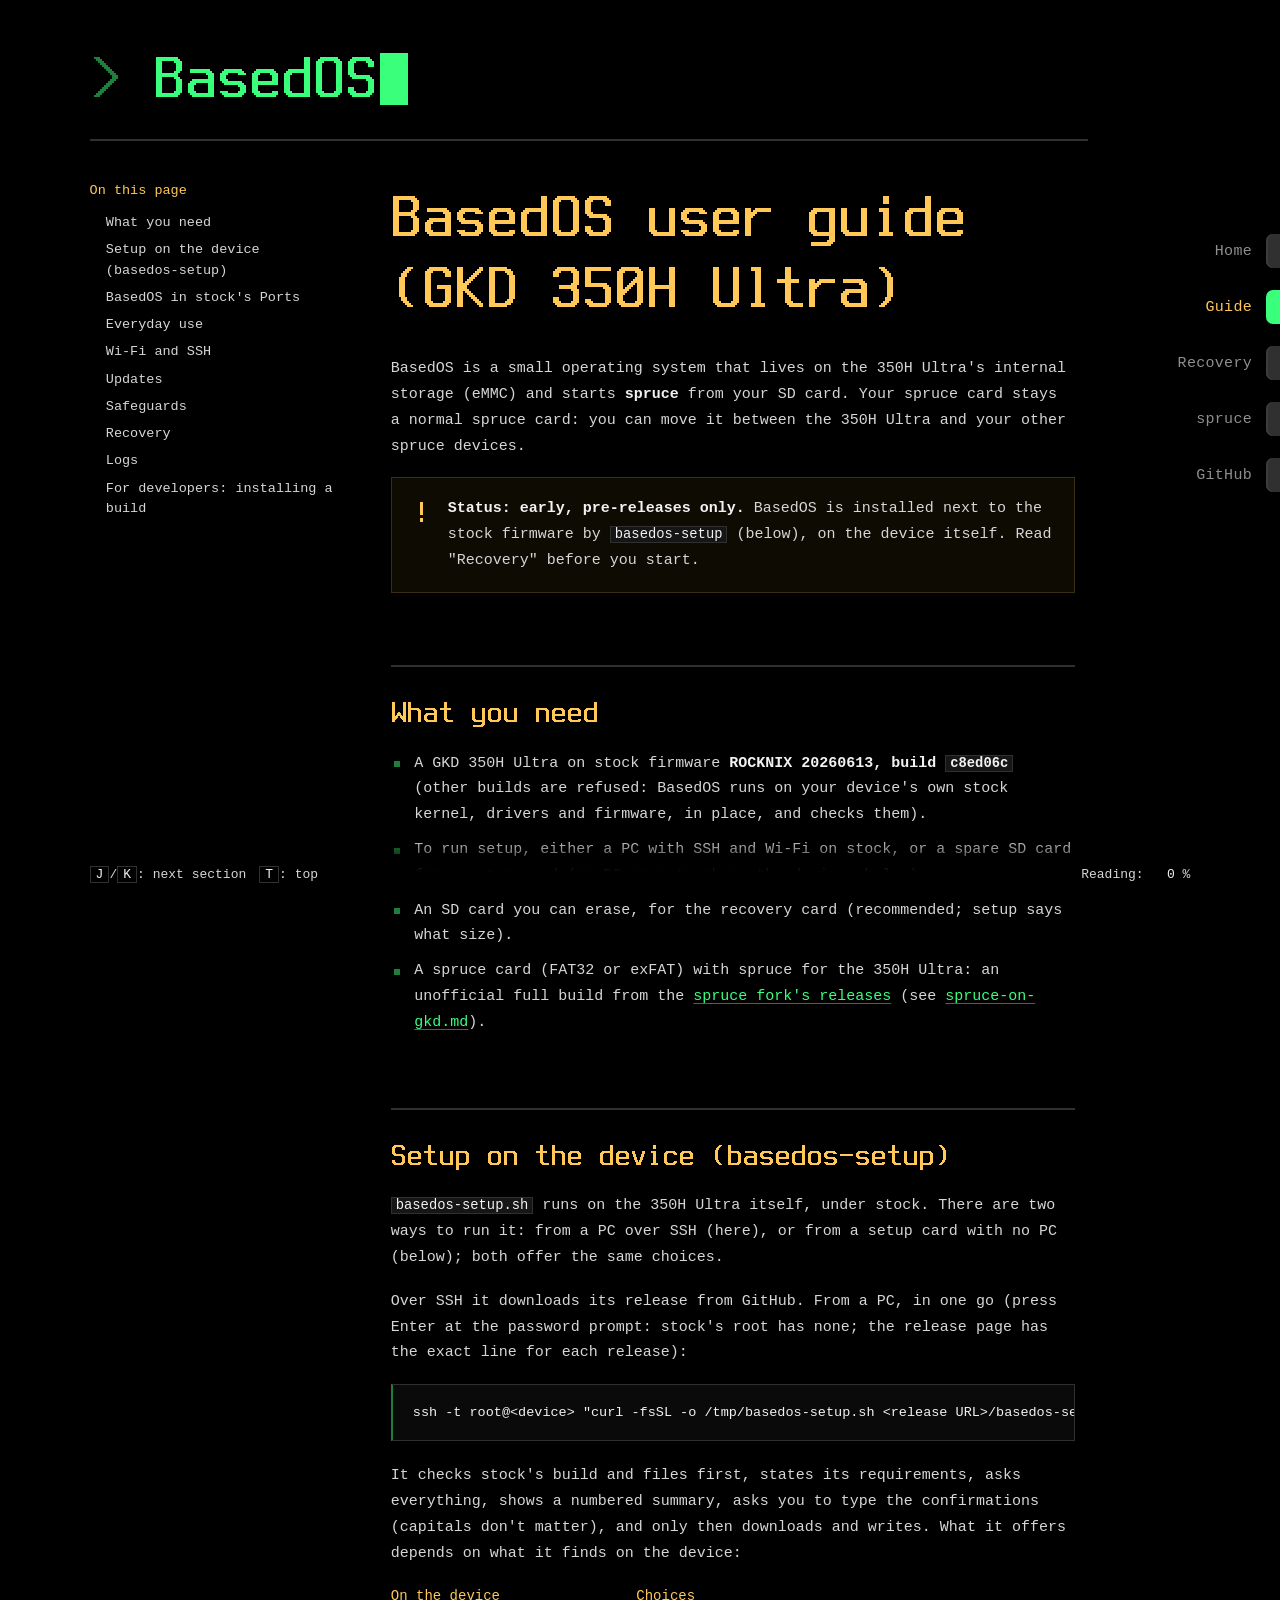
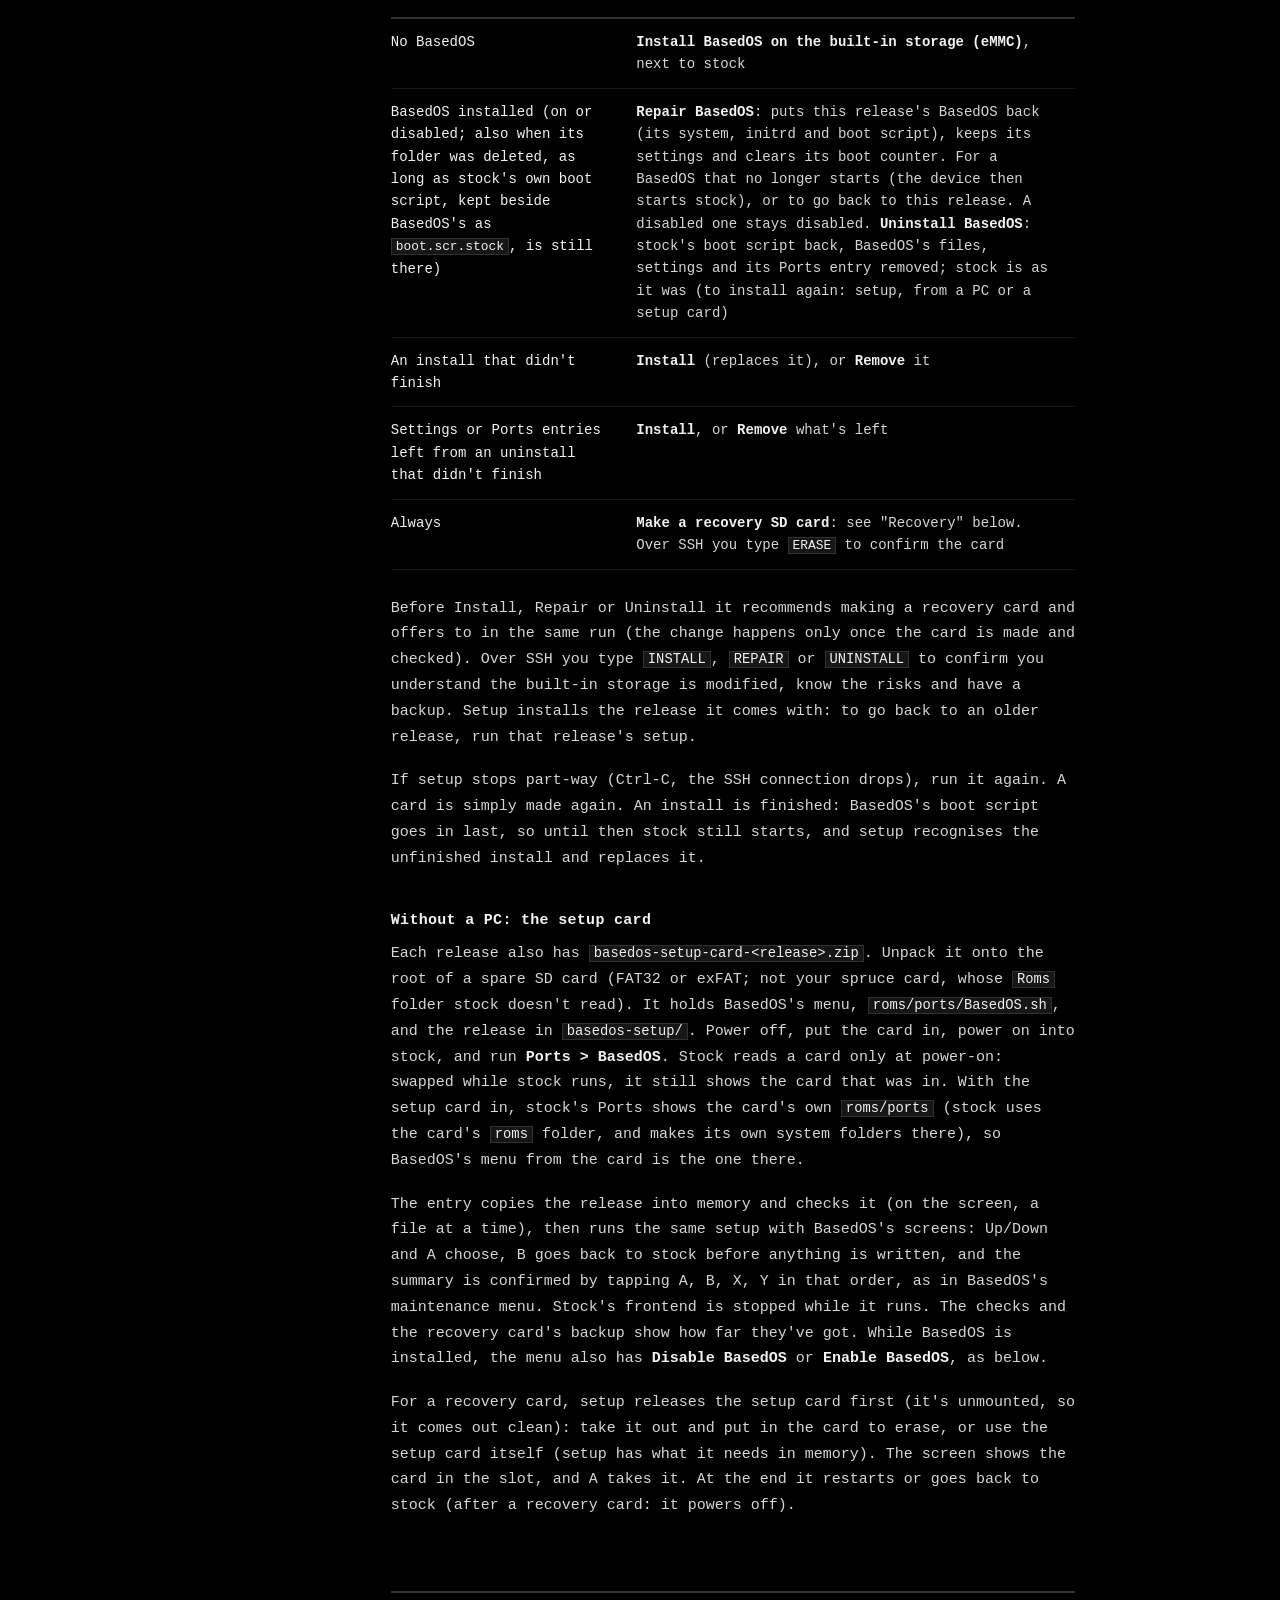
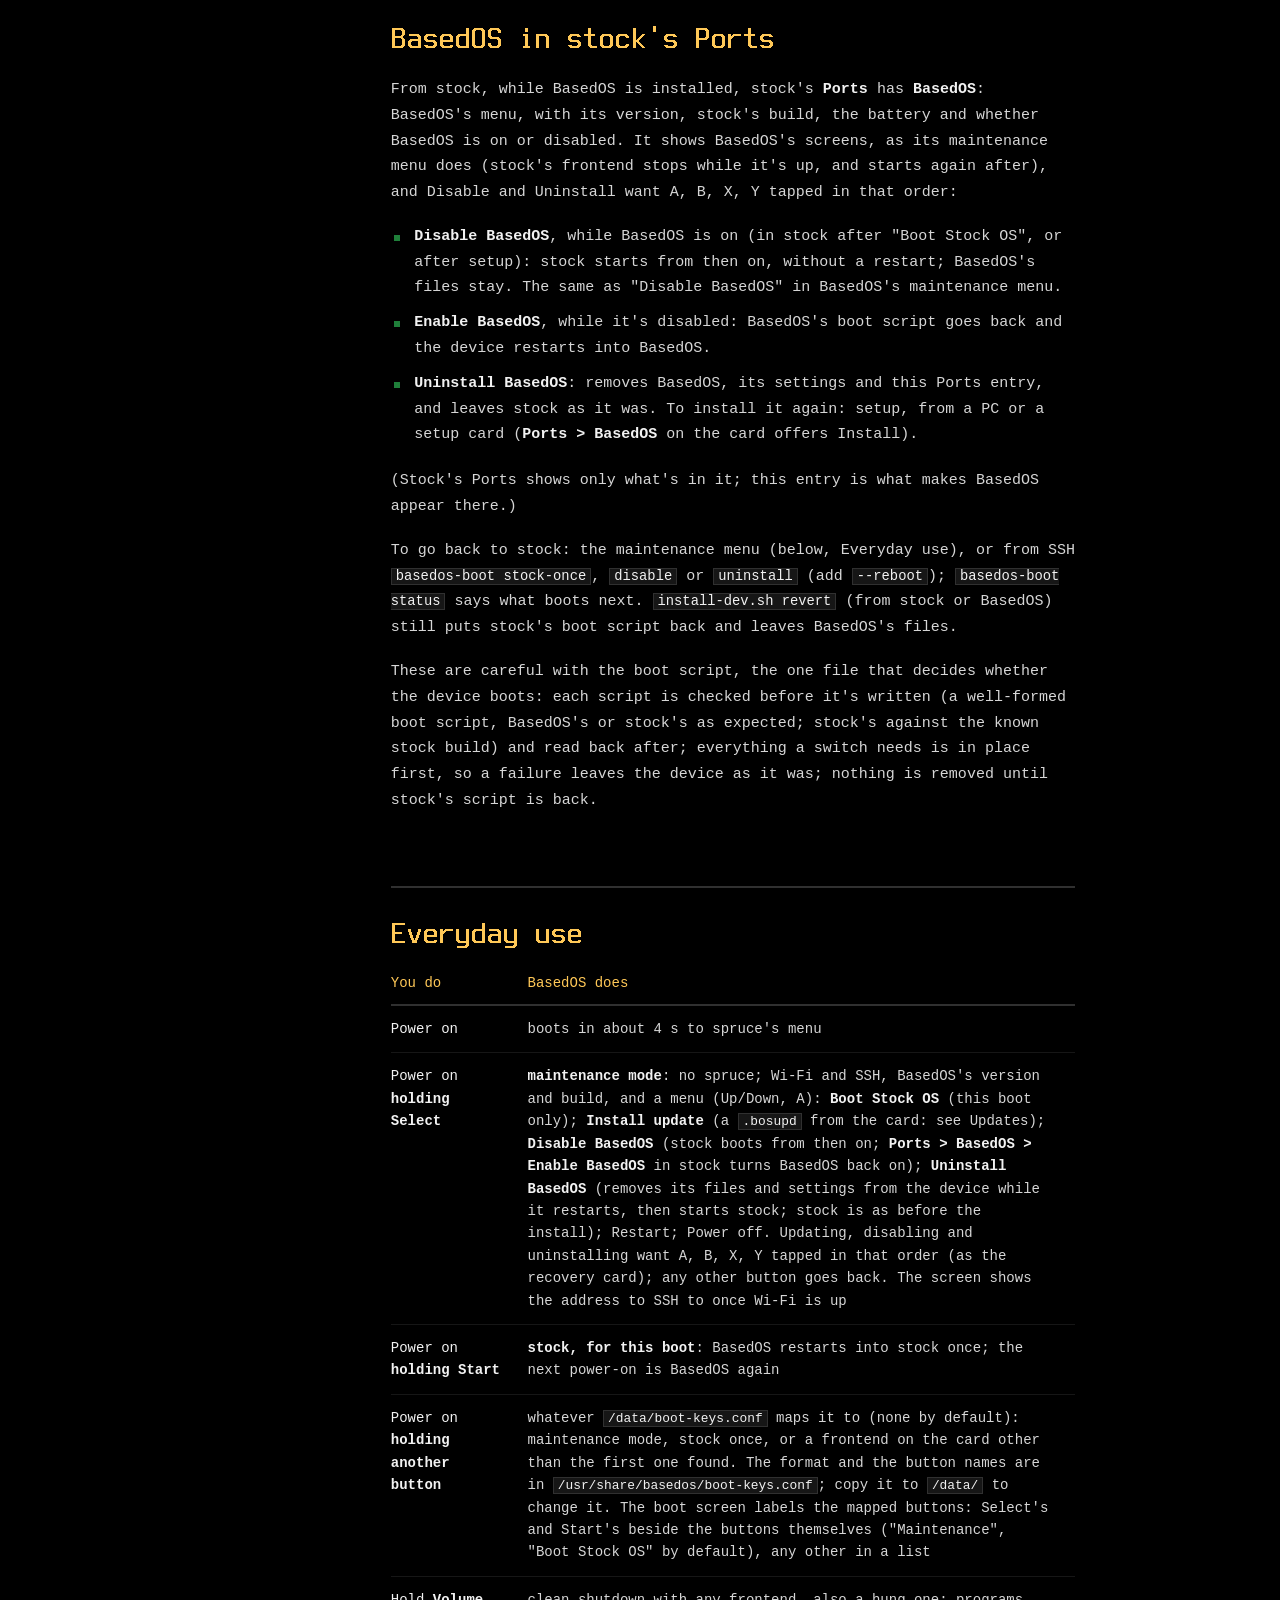
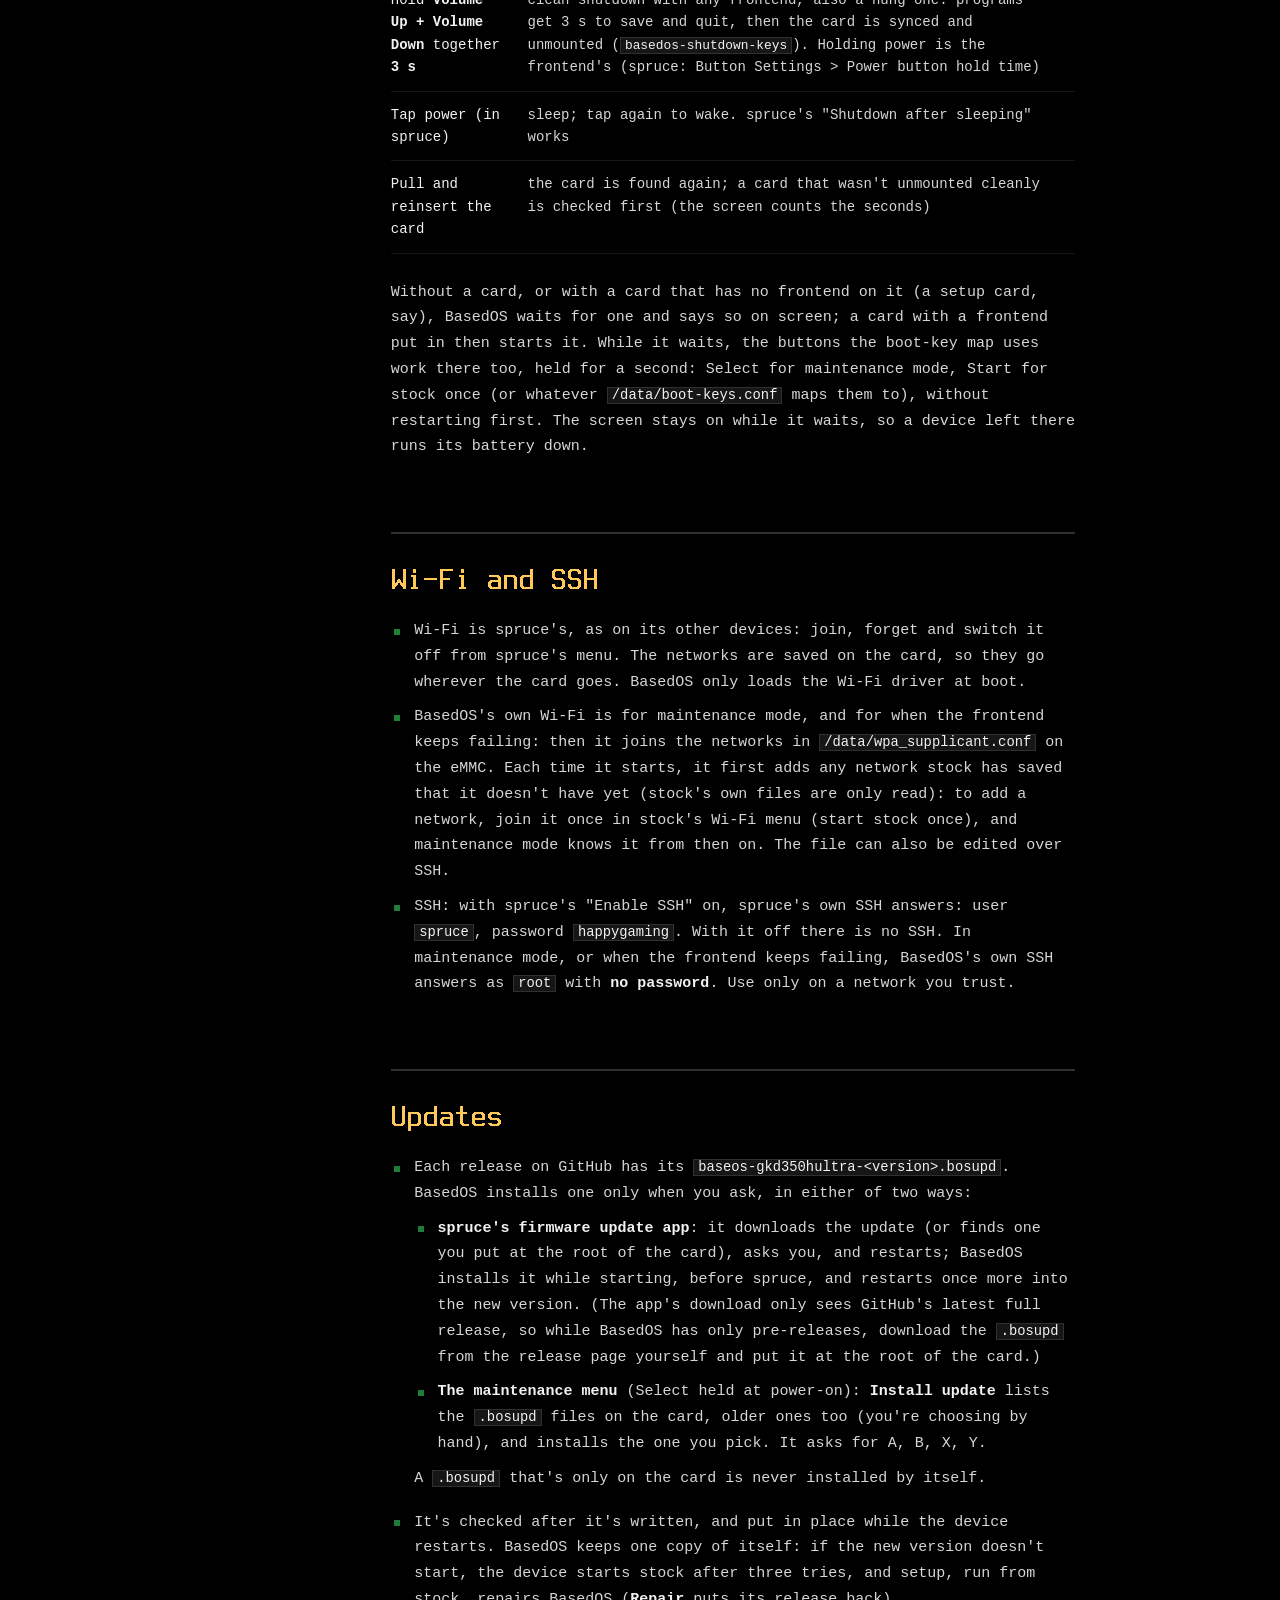
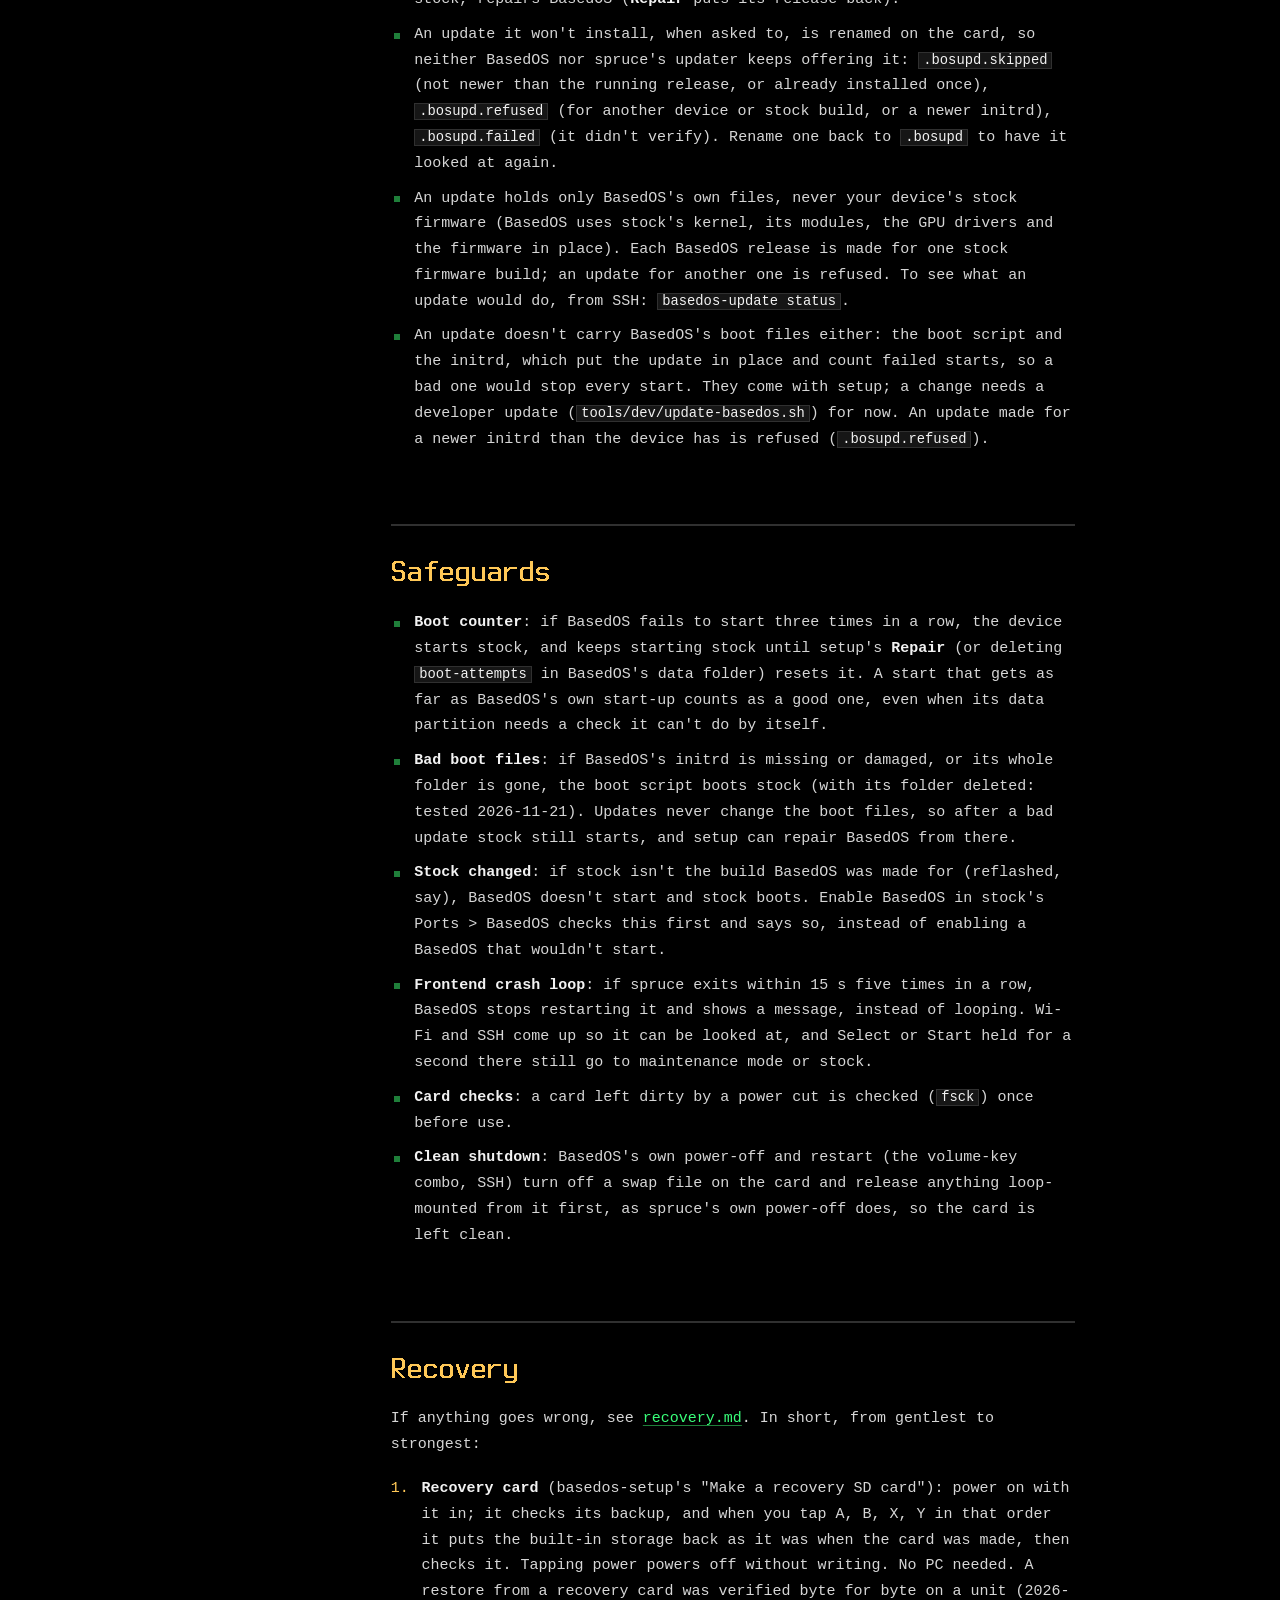
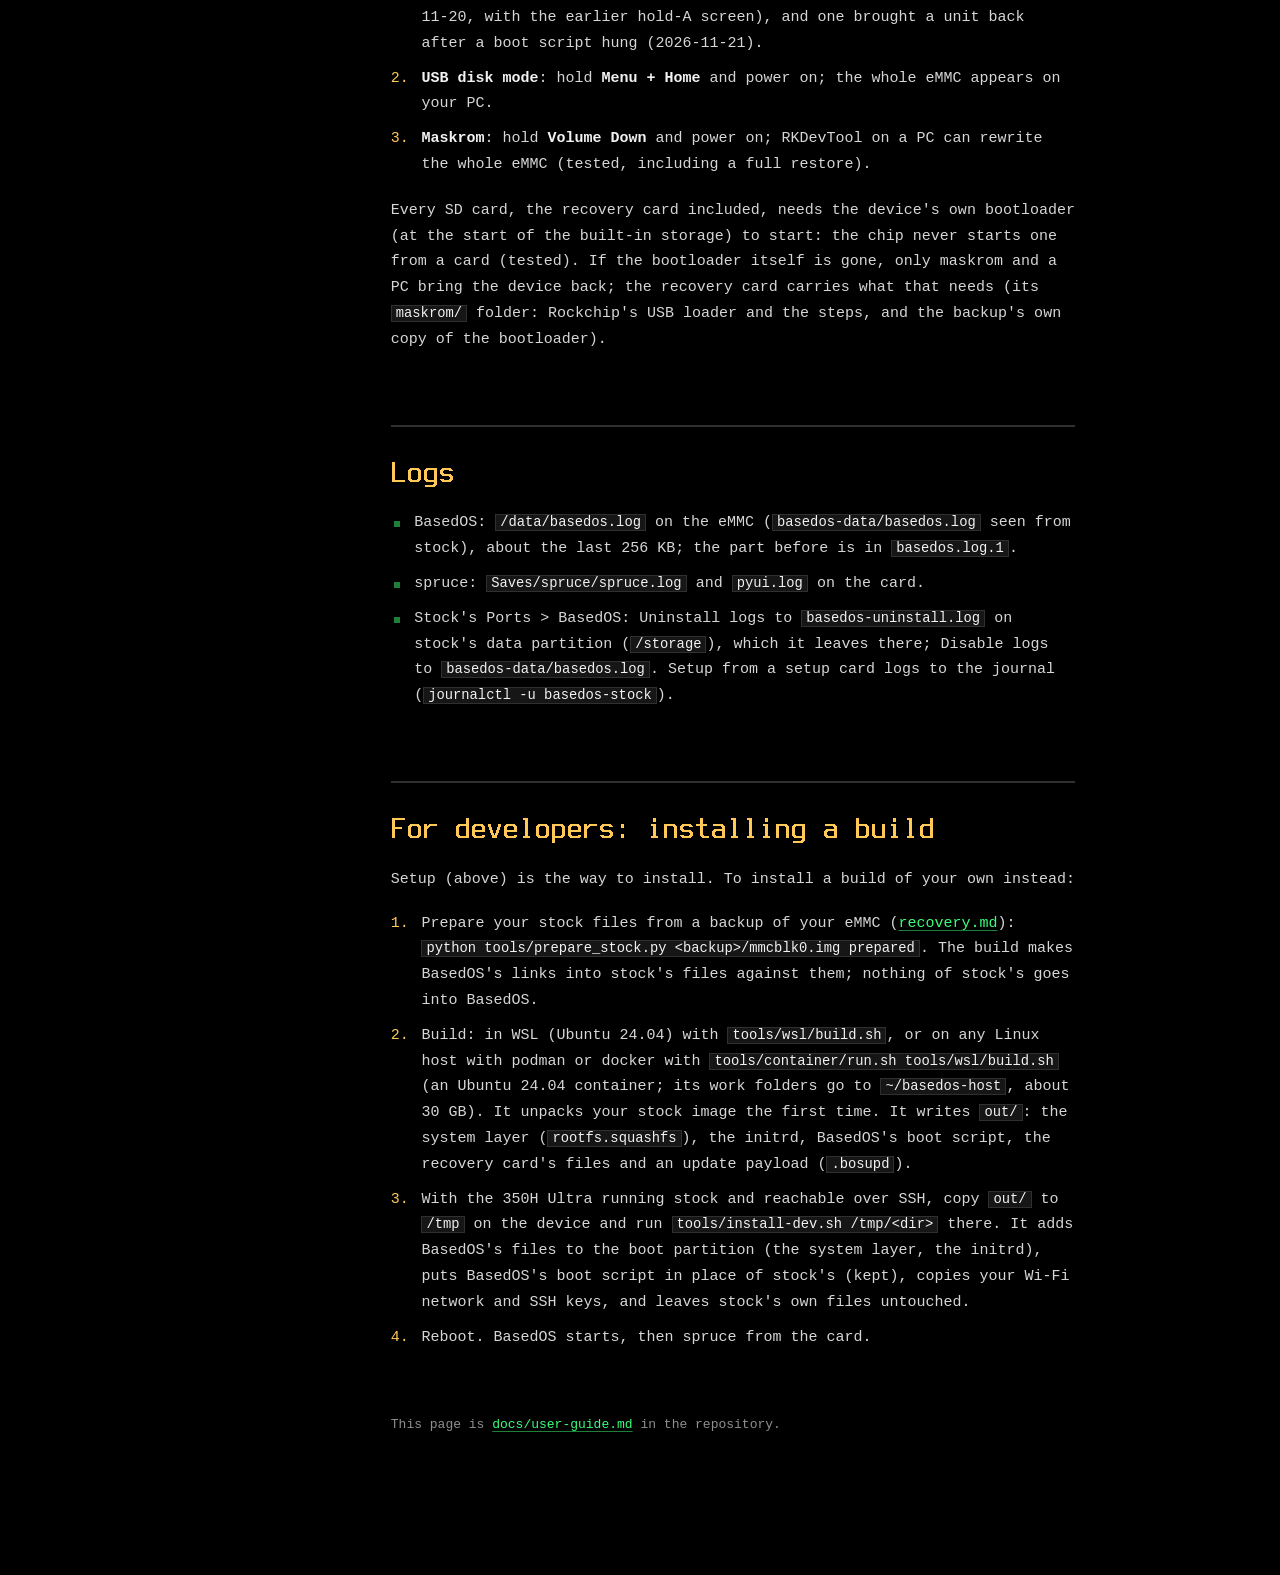
==== commit 2399fff6: "Docs: build in WSL or the build container on any Linux host After 35b83e9 (tools/container/run.sh, r" ====
--- a/site/guide.html
+++ b/site/guide.html
@@ -20,7 +20,7 @@
 <div class="screen">
 <nav class="menu" aria-label="On this page"><details open><summary>On this page</summary><ol><li class="l2"><a href="#what-you-need">What you need</a></li><li class="l2"><a href="#setup-on-the-device-basedos-setup">Setup on the device (basedos-setup)</a></li><li class="l2"><a href="#basedos-in-stock-s-ports">BasedOS in stock&#x27;s Ports</a></li><li class="l2"><a href="#everyday-use">Everyday use</a></li><li class="l2"><a href="#wi-fi-and-ssh">Wi-Fi and SSH</a></li><li class="l2"><a href="#updates">Updates</a></li><li class="l2"><a href="#safeguards">Safeguards</a></li><li class="l2"><a href="#recovery">Recovery</a></li><li class="l2"><a href="#logs">Logs</a></li><li class="l2"><a href="#for-developers-installing-a-build">For developers: installing a build</a></li></ol></details></nav>
 <main id="main">
-<h1 id="basedos-user-guide-gkd-350h-ultra"><a class="anchor" href="#basedos-user-guide-gkd-350h-ultra" aria-hidden="true" tabindex="-1">#</a>BasedOS user guide (GKD 350H Ultra)</h1><p>BasedOS is a small operating system that lives on the 350H Ultra's internal storage (eMMC) and starts <strong>spruce</strong> from your SD card. Your spruce card stays a normal spruce card: you can move it between the 350H Ultra and your other spruce devices.</p><aside class="note"><span class="bang" aria-hidden="true">!</span><div><p><strong>Status: early, pre-releases only.</strong> BasedOS is installed next to the stock firmware by <code>basedos-setup</code> (below), on the device itself. Read "Recovery" before you start.</p></div></aside><h2 id="what-you-need"><a class="anchor" href="#what-you-need" aria-hidden="true" tabindex="-1">#</a>What you need</h2><ul><li>A GKD 350H Ultra on stock firmware <strong>ROCKNIX 20260613, build <code>c8ed06c</code></strong> (other builds are refused: BasedOS runs on your device's own stock kernel, drivers and firmware, in place, and checks them).</li><li>To run setup, either a PC with SSH and Wi-Fi on stock, or a spare SD card for a setup card (no PC or network on the device; below).</li><li>An SD card you can erase, for the recovery card (recommended; setup says what size).</li><li>A spruce card (FAT32 or exFAT) with spruce for the 350H Ultra: an unofficial full build from the <a href="https://github.com/theycallmeboxy/spruceOS/releases/latest">spruce fork's releases</a> (see <a href="spruce.html"><a href="spruce.html">spruce-on-gkd.md</a></a>).</li></ul><h2 id="setup-on-the-device-basedos-setup"><a class="anchor" href="#setup-on-the-device-basedos-setup" aria-hidden="true" tabindex="-1">#</a>Setup on the device (basedos-setup)</h2><p><code>basedos-setup.sh</code> runs on the 350H Ultra itself, under stock. There are two ways to run it: from a PC over SSH (here), or from a setup card with no PC (below); both offer the same choices.</p><p>Over SSH it downloads its release from GitHub. From a PC, in one go (press Enter at the password prompt: stock's root has none; the release page has the exact line for each release):</p><pre><code>ssh -t root@&lt;device&gt; &quot;curl -fsSL -o /tmp/basedos-setup.sh &lt;release URL&gt;/basedos-setup.sh &amp;&amp; sh /tmp/basedos-setup.sh&quot;</code></pre><p>It checks stock's build and files first, states its requirements, asks everything, shows a numbered summary, asks you to type the confirmations (capitals don't matter), and only then downloads and writes. What it offers depends on what it finds on the device:</p><div class="table"><table><thead><tr><th>On the device</th><th>Choices</th></tr></thead><tbody><tr><td>No BasedOS</td><td><strong>Install BasedOS on the built-in storage (eMMC)</strong>, next to stock</td></tr><tr><td>BasedOS installed (on or disabled; also when its folder was deleted, as long as stock's own boot script, kept beside BasedOS's as <code>boot.scr.stock</code>, is still there)</td><td><strong>Repair BasedOS</strong>: puts this release's BasedOS back (its system, initrd and boot script), keeps its settings and clears its boot counter. For a BasedOS that no longer starts (the device then starts stock), or to go back to this release. A disabled one stays disabled. <strong>Uninstall BasedOS</strong>: stock's boot script back, BasedOS's files, settings and its Ports entry removed; stock is as it was (to install again: setup, from a PC or a setup card)</td></tr><tr><td>An install that didn't finish</td><td><strong>Install</strong> (replaces it), or <strong>Remove</strong> it</td></tr><tr><td>Settings or Ports entries left from an uninstall that didn't finish</td><td><strong>Install</strong>, or <strong>Remove</strong> what's left</td></tr><tr><td>Always</td><td><strong>Make a recovery SD card</strong>: see "Recovery" below. Over SSH you type <code>ERASE</code> to confirm the card</td></tr></tbody></table></div><p>Before Install, Repair or Uninstall it recommends making a recovery card and offers to in the same run (the change happens only once the card is made and checked). Over SSH you type <code>INSTALL</code>, <code>REPAIR</code> or <code>UNINSTALL</code> to confirm you understand the built-in storage is modified, know the risks and have a backup. Setup installs the release it comes with: to go back to an older release, run that release's setup.</p><p>If setup stops part-way (Ctrl-C, the SSH connection drops), run it again. A card is simply made again. An install is finished: BasedOS's boot script goes in last, so until then stock still starts, and setup recognises the unfinished install and replaces it.</p><h3 id="without-a-pc-the-setup-card"><a class="anchor" href="#without-a-pc-the-setup-card" aria-hidden="true" tabindex="-1">#</a>Without a PC: the setup card</h3><p>Each release also has <code>basedos-setup-card-&lt;release&gt;.zip</code>. Unpack it onto the root of a spare SD card (FAT32 or exFAT; not your spruce card, whose <code>Roms</code> folder stock doesn't read). It holds BasedOS's menu, <code>roms/ports/BasedOS.sh</code>, and the release in <code>basedos-setup/</code>. Power off, put the card in, power on into stock, and run <strong>Ports &gt; BasedOS</strong>. Stock reads a card only at power-on: swapped while stock runs, it still shows the card that was in. With the setup card in, stock's Ports shows the card's own <code>roms/ports</code> (stock uses the card's <code>roms</code> folder, and makes its own system folders there), so BasedOS's menu from the card is the one there.</p><p>The entry copies the release into memory and checks it (on the screen, a file at a time), then runs the same setup with BasedOS's screens: Up/Down and A choose, B goes back to stock before anything is written, and the summary is confirmed by tapping A, B, X, Y in that order, as in BasedOS's maintenance menu. Stock's frontend is stopped while it runs. The checks and the recovery card's backup show how far they've got. While BasedOS is installed, the menu also has <strong>Disable BasedOS</strong> or <strong>Enable BasedOS</strong>, as below.</p><p>For a recovery card, setup releases the setup card first (it's unmounted, so it comes out clean): take it out and put in the card to erase, or use the setup card itself (setup has what it needs in memory). The screen shows the card in the slot, and A takes it. At the end it restarts or goes back to stock (after a recovery card: it powers off).</p><h2 id="basedos-in-stock-s-ports"><a class="anchor" href="#basedos-in-stock-s-ports" aria-hidden="true" tabindex="-1">#</a>BasedOS in stock's Ports</h2><p>From stock, while BasedOS is installed, stock's <strong>Ports</strong> has <strong>BasedOS</strong>: BasedOS's menu, with its version, stock's build, the battery and whether BasedOS is on or disabled. It shows BasedOS's screens, as its maintenance menu does (stock's frontend stops while it's up, and starts again after), and Disable and Uninstall want A, B, X, Y tapped in that order:</p><ul><li><strong>Disable BasedOS</strong>, while BasedOS is on (in stock after "Boot Stock OS", or after setup): stock starts from then on, without a restart; BasedOS's files stay. The same as "Disable BasedOS" in BasedOS's maintenance menu.</li><li><strong>Enable BasedOS</strong>, while it's disabled: BasedOS's boot script goes back and the device restarts into BasedOS.</li><li><strong>Uninstall BasedOS</strong>: removes BasedOS, its settings and this Ports entry, and leaves stock as it was. To install it again: setup, from a PC or a setup card (<strong>Ports &gt; BasedOS</strong> on the card offers Install).</li></ul><p>(Stock's Ports shows only what's in it; this entry is what makes BasedOS appear there.)</p><p>To go back to stock: the maintenance menu (below, Everyday use), or from SSH <code>basedos-boot stock-once</code>, <code>disable</code> or <code>uninstall</code> (add <code>--reboot</code>); <code>basedos-boot status</code> says what boots next. <code>install-dev.sh revert</code> (from stock or BasedOS) still puts stock's boot script back and leaves BasedOS's files.</p><p>These are careful with the boot script, the one file that decides whether the device boots: each script is checked before it's written (a well-formed boot script, BasedOS's or stock's as expected; stock's against the known stock build) and read back after; everything a switch needs is in place first, so a failure leaves the device as it was; nothing is removed until stock's script is back.</p><h2 id="everyday-use"><a class="anchor" href="#everyday-use" aria-hidden="true" tabindex="-1">#</a>Everyday use</h2><div class="table"><table><thead><tr><th>You do</th><th>BasedOS does</th></tr></thead><tbody><tr><td>Power on</td><td>boots in about 4 s to spruce's menu</td></tr><tr><td>Power on <strong>holding Select</strong></td><td><strong>maintenance mode</strong>: no spruce; Wi-Fi and SSH, BasedOS's version and build, and a menu (Up/Down, A): <strong>Boot Stock OS</strong> (this boot only); <strong>Install update</strong> (a <code>.bosupd</code> from the card: see Updates); <strong>Disable BasedOS</strong> (stock boots from then on; <strong>Ports &gt; BasedOS &gt; Enable BasedOS</strong> in stock turns BasedOS back on); <strong>Uninstall BasedOS</strong> (removes its files and settings from the device while it restarts, then starts stock; stock is as before the install); Restart; Power off. Updating, disabling and uninstalling want A, B, X, Y tapped in that order (as the recovery card); any other button goes back. The screen shows the address to SSH to once Wi-Fi is up</td></tr><tr><td>Power on <strong>holding Start</strong></td><td><strong>stock, for this boot</strong>: BasedOS restarts into stock once; the next power-on is BasedOS again</td></tr><tr><td>Power on <strong>holding another button</strong></td><td>whatever <code>/data/boot-keys.conf</code> maps it to (none by default): maintenance mode, stock once, or a frontend on the card other than the first one found. The format and the button names are in <code>/usr/share/basedos/boot-keys.conf</code>; copy it to <code>/data/</code> to change it. The boot screen labels the mapped buttons: Select's and Start's beside the buttons themselves ("Maintenance", "Boot Stock OS" by default), any other in a list</td></tr><tr><td>Hold <strong>Volume Up + Volume Down</strong> together <strong>3 s</strong></td><td>clean shutdown with any frontend, also a hung one: programs get 3 s to save and quit, then the card is synced and unmounted (<code>basedos-shutdown-keys</code>). Holding power is the frontend's (spruce: Button Settings &gt; Power button hold time)</td></tr><tr><td>Tap power (in spruce)</td><td>sleep; tap again to wake. spruce's "Shutdown after sleeping" works</td></tr><tr><td>Pull and reinsert the card</td><td>the card is found again; a card that wasn't unmounted cleanly is checked first (the screen counts the seconds)</td></tr></tbody></table></div><p>Without a card, or with a card that has no frontend on it (a setup card, say), BasedOS waits for one and says so on screen; a card with a frontend put in then starts it. While it waits, the buttons the boot-key map uses work there too, held for a second: Select for maintenance mode, Start for stock once (or whatever <code>/data/boot-keys.conf</code> maps them to), without restarting first. The screen stays on while it waits, so a device left there runs its battery down.</p><h2 id="wi-fi-and-ssh"><a class="anchor" href="#wi-fi-and-ssh" aria-hidden="true" tabindex="-1">#</a>Wi-Fi and SSH</h2><ul><li>Wi-Fi is spruce's, as on its other devices: join, forget and switch it off from spruce's menu. The networks are saved on the card, so they go wherever the card goes. BasedOS only loads the Wi-Fi driver at boot.</li><li>BasedOS's own Wi-Fi is for maintenance mode, and for when the frontend keeps failing: then it joins the networks in <code>/data/wpa_supplicant.conf</code> on the eMMC. Each time it starts, it first adds any network stock has saved that it doesn't have yet (stock's own files are only read): to add a network, join it once in stock's Wi-Fi menu (start stock once), and maintenance mode knows it from then on. The file can also be edited over SSH.</li><li>SSH: with spruce's "Enable SSH" on, spruce's own SSH answers: user <code>spruce</code>, password <code>happygaming</code>. With it off there is no SSH. In maintenance mode, or when the frontend keeps failing, BasedOS's own SSH answers as <code>root</code> with <strong>no password</strong>. Use only on a network you trust.</li></ul><h2 id="updates"><a class="anchor" href="#updates" aria-hidden="true" tabindex="-1">#</a>Updates</h2><ul><li>Each release on GitHub has its <code>baseos-gkd350hultra-&lt;version&gt;.bosupd</code>. BasedOS installs one only when you ask, in either of two ways:<ul><li><strong>spruce's firmware update app</strong>: it downloads the update (or finds one you put at the root of the card), asks you, and restarts; BasedOS installs it while starting, before spruce, and restarts once more into the new version. (The app's download only sees GitHub's latest full release, so while BasedOS has only pre-releases, download the <code>.bosupd</code> from the release page yourself and put it at the root of the card.)</li><li><strong>The maintenance menu</strong> (Select held at power-on): <strong>Install update</strong> lists the <code>.bosupd</code> files on the card, older ones too (you're choosing by hand), and installs the one you pick. It asks for A, B, X, Y.</li></ul><p>A <code>.bosupd</code> that's only on the card is never installed by itself.</p></li><li>It's checked after it's written, and put in place while the device restarts. BasedOS keeps one copy of itself: if the new version doesn't start, the device starts stock after three tries, and setup, run from stock, repairs BasedOS (<strong>Repair</strong> puts its release back).</li><li>An update it won't install, when asked to, is renamed on the card, so neither BasedOS nor spruce's updater keeps offering it: <code>.bosupd.skipped</code> (not newer than the running release, or already installed once), <code>.bosupd.refused</code> (for another device or stock build, or a newer initrd), <code>.bosupd.failed</code> (it didn't verify). Rename one back to <code>.bosupd</code> to have it looked at again.</li><li>An update holds only BasedOS's own files, never your device's stock firmware (BasedOS uses stock's kernel, its modules, the GPU drivers and the firmware in place). Each BasedOS release is made for one stock firmware build; an update for another one is refused. To see what an update would do, from SSH: <code>basedos-update status</code>.</li><li>An update doesn't carry BasedOS's boot files either: the boot script and the initrd, which put the update in place and count failed starts, so a bad one would stop every start. They come with setup; a change needs a developer update (<code>tools/dev/update-basedos.sh</code>) for now. An update made for a newer initrd than the device has is refused (<code>.bosupd.refused</code>).</li></ul><h2 id="safeguards"><a class="anchor" href="#safeguards" aria-hidden="true" tabindex="-1">#</a>Safeguards</h2><ul><li><strong>Boot counter</strong>: if BasedOS fails to start three times in a row, the device starts stock, and keeps starting stock until setup's <strong>Repair</strong> (or deleting <code>boot-attempts</code> in BasedOS's data folder) resets it. A start that gets as far as BasedOS's own start-up counts as a good one, even when its data partition needs a check it can't do by itself.</li><li><strong>Bad boot files</strong>: if BasedOS's initrd is missing or damaged, or its whole folder is gone, the boot script boots stock (with its folder deleted: tested 2026-11-21). Updates never change the boot files, so after a bad update stock still starts, and setup can repair BasedOS from there.</li><li><strong>Stock changed</strong>: if stock isn't the build BasedOS was made for (reflashed, say), BasedOS doesn't start and stock boots. Enable BasedOS in stock's Ports &gt; BasedOS checks this first and says so, instead of enabling a BasedOS that wouldn't start.</li><li><strong>Frontend crash loop</strong>: if spruce exits within 15 s five times in a row, BasedOS stops restarting it and shows a message, instead of looping. Wi-Fi and SSH come up so it can be looked at, and Select or Start held for a second there still go to maintenance mode or stock.</li><li><strong>Card checks</strong>: a card left dirty by a power cut is checked (<code>fsck</code>) once before use.</li><li><strong>Clean shutdown</strong>: BasedOS's own power-off and restart (the volume-key combo, SSH) turn off a swap file on the card and release anything loop-mounted from it first, as spruce's own power-off does, so the card is left clean.</li></ul><h2 id="recovery"><a class="anchor" href="#recovery" aria-hidden="true" tabindex="-1">#</a>Recovery</h2><p>If anything goes wrong, see <a href="recovery.html"><a href="recovery.html">recovery.md</a></a>. In short, from gentlest to strongest:</p><ol><li><strong>Recovery card</strong> (basedos-setup's "Make a recovery SD card"): power on with it in; it checks its backup, and when you tap A, B, X, Y in that order it puts the built-in storage back as it was when the card was made, then checks it. Tapping power powers off without writing. No PC needed. A restore from a recovery card was verified byte for byte on a unit (2026-11-20, with the earlier hold-A screen), and one brought a unit back after a boot script hung (2026-11-21).</li><li><strong>USB disk mode</strong>: hold <strong>Menu + Home</strong> and power on; the whole eMMC appears on your PC.</li><li><strong>Maskrom</strong>: hold <strong>Volume Down</strong> and power on; RKDevTool on a PC can rewrite the whole eMMC (tested, including a full restore).</li></ol><p>Every SD card, the recovery card included, needs the device's own bootloader (at the start of the built-in storage) to start: the chip never starts one from a card (tested). If the bootloader itself is gone, only maskrom and a PC bring the device back; the recovery card carries what that needs (its <code>maskrom/</code> folder: Rockchip's USB loader and the steps, and the backup's own copy of the bootloader).</p><h2 id="logs"><a class="anchor" href="#logs" aria-hidden="true" tabindex="-1">#</a>Logs</h2><ul><li>BasedOS: <code>/data/basedos.log</code> on the eMMC (<code>basedos-data/basedos.log</code> seen from stock), about the last 256 KB; the part before is in <code>basedos.log.1</code>.</li><li>spruce: <code>Saves/spruce/spruce.log</code> and <code>pyui.log</code> on the card.</li><li>Stock's Ports &gt; BasedOS: Uninstall logs to <code>basedos-uninstall.log</code> on stock's data partition (<code>/storage</code>), which it leaves there; Disable logs to <code>basedos-data/basedos.log</code>. Setup from a setup card logs to the journal (<code>journalctl -u basedos-stock</code>).</li></ul><h2 id="for-developers-installing-a-build"><a class="anchor" href="#for-developers-installing-a-build" aria-hidden="true" tabindex="-1">#</a>For developers: installing a build</h2><p>Setup (above) is the way to install. To install a build of your own instead:</p><ol><li>Prepare your stock files from a backup of your eMMC (<a href="recovery.html">recovery.md</a>): <code>python tools/prepare_stock.py &lt;backup&gt;/mmcblk0.img prepared</code>. The build makes BasedOS's links into stock's files against them; nothing of stock's goes into BasedOS.</li><li>In WSL: build (<code>tools/wsl/build.sh</code>; it unpacks your stock image the first time). It writes <code>out/</code>: the system layer (<code>rootfs.squashfs</code>), the initrd, BasedOS's boot script, the recovery card's files and an update payload (<code>.bosupd</code>).</li><li>With the 350H Ultra running stock and reachable over SSH, copy <code>out/</code> to <code>/tmp</code> on the device and run <code>tools/install-dev.sh /tmp/&lt;dir&gt;</code> there. It adds BasedOS's files to the boot partition (the system layer, the initrd), puts BasedOS's boot script in place of stock's (kept), copies your Wi-Fi network and SSH keys, and leaves stock's own files untouched.</li><li>Reboot. BasedOS starts, then spruce from the card.</li></ol><p class="source">This page is <a href="https://github.com/theycallmeboxy/BasedOS/blob/main/docs/user-guide.md">docs/user-guide.md</a> in the repository.</p>
+<h1 id="basedos-user-guide-gkd-350h-ultra"><a class="anchor" href="#basedos-user-guide-gkd-350h-ultra" aria-hidden="true" tabindex="-1">#</a>BasedOS user guide (GKD 350H Ultra)</h1><p>BasedOS is a small operating system that lives on the 350H Ultra's internal storage (eMMC) and starts <strong>spruce</strong> from your SD card. Your spruce card stays a normal spruce card: you can move it between the 350H Ultra and your other spruce devices.</p><aside class="note"><span class="bang" aria-hidden="true">!</span><div><p><strong>Status: early, pre-releases only.</strong> BasedOS is installed next to the stock firmware by <code>basedos-setup</code> (below), on the device itself. Read "Recovery" before you start.</p></div></aside><h2 id="what-you-need"><a class="anchor" href="#what-you-need" aria-hidden="true" tabindex="-1">#</a>What you need</h2><ul><li>A GKD 350H Ultra on stock firmware <strong>ROCKNIX 20260613, build <code>c8ed06c</code></strong> (other builds are refused: BasedOS runs on your device's own stock kernel, drivers and firmware, in place, and checks them).</li><li>To run setup, either a PC with SSH and Wi-Fi on stock, or a spare SD card for a setup card (no PC or network on the device; below).</li><li>An SD card you can erase, for the recovery card (recommended; setup says what size).</li><li>A spruce card (FAT32 or exFAT) with spruce for the 350H Ultra: an unofficial full build from the <a href="https://github.com/theycallmeboxy/spruceOS/releases/latest">spruce fork's releases</a> (see <a href="spruce.html"><a href="spruce.html">spruce-on-gkd.md</a></a>).</li></ul><h2 id="setup-on-the-device-basedos-setup"><a class="anchor" href="#setup-on-the-device-basedos-setup" aria-hidden="true" tabindex="-1">#</a>Setup on the device (basedos-setup)</h2><p><code>basedos-setup.sh</code> runs on the 350H Ultra itself, under stock. There are two ways to run it: from a PC over SSH (here), or from a setup card with no PC (below); both offer the same choices.</p><p>Over SSH it downloads its release from GitHub. From a PC, in one go (press Enter at the password prompt: stock's root has none; the release page has the exact line for each release):</p><pre><code>ssh -t root@&lt;device&gt; &quot;curl -fsSL -o /tmp/basedos-setup.sh &lt;release URL&gt;/basedos-setup.sh &amp;&amp; sh /tmp/basedos-setup.sh&quot;</code></pre><p>It checks stock's build and files first, states its requirements, asks everything, shows a numbered summary, asks you to type the confirmations (capitals don't matter), and only then downloads and writes. What it offers depends on what it finds on the device:</p><div class="table"><table><thead><tr><th>On the device</th><th>Choices</th></tr></thead><tbody><tr><td>No BasedOS</td><td><strong>Install BasedOS on the built-in storage (eMMC)</strong>, next to stock</td></tr><tr><td>BasedOS installed (on or disabled; also when its folder was deleted, as long as stock's own boot script, kept beside BasedOS's as <code>boot.scr.stock</code>, is still there)</td><td><strong>Repair BasedOS</strong>: puts this release's BasedOS back (its system, initrd and boot script), keeps its settings and clears its boot counter. For a BasedOS that no longer starts (the device then starts stock), or to go back to this release. A disabled one stays disabled. <strong>Uninstall BasedOS</strong>: stock's boot script back, BasedOS's files, settings and its Ports entry removed; stock is as it was (to install again: setup, from a PC or a setup card)</td></tr><tr><td>An install that didn't finish</td><td><strong>Install</strong> (replaces it), or <strong>Remove</strong> it</td></tr><tr><td>Settings or Ports entries left from an uninstall that didn't finish</td><td><strong>Install</strong>, or <strong>Remove</strong> what's left</td></tr><tr><td>Always</td><td><strong>Make a recovery SD card</strong>: see "Recovery" below. Over SSH you type <code>ERASE</code> to confirm the card</td></tr></tbody></table></div><p>Before Install, Repair or Uninstall it recommends making a recovery card and offers to in the same run (the change happens only once the card is made and checked). Over SSH you type <code>INSTALL</code>, <code>REPAIR</code> or <code>UNINSTALL</code> to confirm you understand the built-in storage is modified, know the risks and have a backup. Setup installs the release it comes with: to go back to an older release, run that release's setup.</p><p>If setup stops part-way (Ctrl-C, the SSH connection drops), run it again. A card is simply made again. An install is finished: BasedOS's boot script goes in last, so until then stock still starts, and setup recognises the unfinished install and replaces it.</p><h3 id="without-a-pc-the-setup-card"><a class="anchor" href="#without-a-pc-the-setup-card" aria-hidden="true" tabindex="-1">#</a>Without a PC: the setup card</h3><p>Each release also has <code>basedos-setup-card-&lt;release&gt;.zip</code>. Unpack it onto the root of a spare SD card (FAT32 or exFAT; not your spruce card, whose <code>Roms</code> folder stock doesn't read). It holds BasedOS's menu, <code>roms/ports/BasedOS.sh</code>, and the release in <code>basedos-setup/</code>. Power off, put the card in, power on into stock, and run <strong>Ports &gt; BasedOS</strong>. Stock reads a card only at power-on: swapped while stock runs, it still shows the card that was in. With the setup card in, stock's Ports shows the card's own <code>roms/ports</code> (stock uses the card's <code>roms</code> folder, and makes its own system folders there), so BasedOS's menu from the card is the one there.</p><p>The entry copies the release into memory and checks it (on the screen, a file at a time), then runs the same setup with BasedOS's screens: Up/Down and A choose, B goes back to stock before anything is written, and the summary is confirmed by tapping A, B, X, Y in that order, as in BasedOS's maintenance menu. Stock's frontend is stopped while it runs. The checks and the recovery card's backup show how far they've got. While BasedOS is installed, the menu also has <strong>Disable BasedOS</strong> or <strong>Enable BasedOS</strong>, as below.</p><p>For a recovery card, setup releases the setup card first (it's unmounted, so it comes out clean): take it out and put in the card to erase, or use the setup card itself (setup has what it needs in memory). The screen shows the card in the slot, and A takes it. At the end it restarts or goes back to stock (after a recovery card: it powers off).</p><h2 id="basedos-in-stock-s-ports"><a class="anchor" href="#basedos-in-stock-s-ports" aria-hidden="true" tabindex="-1">#</a>BasedOS in stock's Ports</h2><p>From stock, while BasedOS is installed, stock's <strong>Ports</strong> has <strong>BasedOS</strong>: BasedOS's menu, with its version, stock's build, the battery and whether BasedOS is on or disabled. It shows BasedOS's screens, as its maintenance menu does (stock's frontend stops while it's up, and starts again after), and Disable and Uninstall want A, B, X, Y tapped in that order:</p><ul><li><strong>Disable BasedOS</strong>, while BasedOS is on (in stock after "Boot Stock OS", or after setup): stock starts from then on, without a restart; BasedOS's files stay. The same as "Disable BasedOS" in BasedOS's maintenance menu.</li><li><strong>Enable BasedOS</strong>, while it's disabled: BasedOS's boot script goes back and the device restarts into BasedOS.</li><li><strong>Uninstall BasedOS</strong>: removes BasedOS, its settings and this Ports entry, and leaves stock as it was. To install it again: setup, from a PC or a setup card (<strong>Ports &gt; BasedOS</strong> on the card offers Install).</li></ul><p>(Stock's Ports shows only what's in it; this entry is what makes BasedOS appear there.)</p><p>To go back to stock: the maintenance menu (below, Everyday use), or from SSH <code>basedos-boot stock-once</code>, <code>disable</code> or <code>uninstall</code> (add <code>--reboot</code>); <code>basedos-boot status</code> says what boots next. <code>install-dev.sh revert</code> (from stock or BasedOS) still puts stock's boot script back and leaves BasedOS's files.</p><p>These are careful with the boot script, the one file that decides whether the device boots: each script is checked before it's written (a well-formed boot script, BasedOS's or stock's as expected; stock's against the known stock build) and read back after; everything a switch needs is in place first, so a failure leaves the device as it was; nothing is removed until stock's script is back.</p><h2 id="everyday-use"><a class="anchor" href="#everyday-use" aria-hidden="true" tabindex="-1">#</a>Everyday use</h2><div class="table"><table><thead><tr><th>You do</th><th>BasedOS does</th></tr></thead><tbody><tr><td>Power on</td><td>boots in about 4 s to spruce's menu</td></tr><tr><td>Power on <strong>holding Select</strong></td><td><strong>maintenance mode</strong>: no spruce; Wi-Fi and SSH, BasedOS's version and build, and a menu (Up/Down, A): <strong>Boot Stock OS</strong> (this boot only); <strong>Install update</strong> (a <code>.bosupd</code> from the card: see Updates); <strong>Disable BasedOS</strong> (stock boots from then on; <strong>Ports &gt; BasedOS &gt; Enable BasedOS</strong> in stock turns BasedOS back on); <strong>Uninstall BasedOS</strong> (removes its files and settings from the device while it restarts, then starts stock; stock is as before the install); Restart; Power off. Updating, disabling and uninstalling want A, B, X, Y tapped in that order (as the recovery card); any other button goes back. The screen shows the address to SSH to once Wi-Fi is up</td></tr><tr><td>Power on <strong>holding Start</strong></td><td><strong>stock, for this boot</strong>: BasedOS restarts into stock once; the next power-on is BasedOS again</td></tr><tr><td>Power on <strong>holding another button</strong></td><td>whatever <code>/data/boot-keys.conf</code> maps it to (none by default): maintenance mode, stock once, or a frontend on the card other than the first one found. The format and the button names are in <code>/usr/share/basedos/boot-keys.conf</code>; copy it to <code>/data/</code> to change it. The boot screen labels the mapped buttons: Select's and Start's beside the buttons themselves ("Maintenance", "Boot Stock OS" by default), any other in a list</td></tr><tr><td>Hold <strong>Volume Up + Volume Down</strong> together <strong>3 s</strong></td><td>clean shutdown with any frontend, also a hung one: programs get 3 s to save and quit, then the card is synced and unmounted (<code>basedos-shutdown-keys</code>). Holding power is the frontend's (spruce: Button Settings &gt; Power button hold time)</td></tr><tr><td>Tap power (in spruce)</td><td>sleep; tap again to wake. spruce's "Shutdown after sleeping" works</td></tr><tr><td>Pull and reinsert the card</td><td>the card is found again; a card that wasn't unmounted cleanly is checked first (the screen counts the seconds)</td></tr></tbody></table></div><p>Without a card, or with a card that has no frontend on it (a setup card, say), BasedOS waits for one and says so on screen; a card with a frontend put in then starts it. While it waits, the buttons the boot-key map uses work there too, held for a second: Select for maintenance mode, Start for stock once (or whatever <code>/data/boot-keys.conf</code> maps them to), without restarting first. The screen stays on while it waits, so a device left there runs its battery down.</p><h2 id="wi-fi-and-ssh"><a class="anchor" href="#wi-fi-and-ssh" aria-hidden="true" tabindex="-1">#</a>Wi-Fi and SSH</h2><ul><li>Wi-Fi is spruce's, as on its other devices: join, forget and switch it off from spruce's menu. The networks are saved on the card, so they go wherever the card goes. BasedOS only loads the Wi-Fi driver at boot.</li><li>BasedOS's own Wi-Fi is for maintenance mode, and for when the frontend keeps failing: then it joins the networks in <code>/data/wpa_supplicant.conf</code> on the eMMC. Each time it starts, it first adds any network stock has saved that it doesn't have yet (stock's own files are only read): to add a network, join it once in stock's Wi-Fi menu (start stock once), and maintenance mode knows it from then on. The file can also be edited over SSH.</li><li>SSH: with spruce's "Enable SSH" on, spruce's own SSH answers: user <code>spruce</code>, password <code>happygaming</code>. With it off there is no SSH. In maintenance mode, or when the frontend keeps failing, BasedOS's own SSH answers as <code>root</code> with <strong>no password</strong>. Use only on a network you trust.</li></ul><h2 id="updates"><a class="anchor" href="#updates" aria-hidden="true" tabindex="-1">#</a>Updates</h2><ul><li>Each release on GitHub has its <code>baseos-gkd350hultra-&lt;version&gt;.bosupd</code>. BasedOS installs one only when you ask, in either of two ways:<ul><li><strong>spruce's firmware update app</strong>: it downloads the update (or finds one you put at the root of the card), asks you, and restarts; BasedOS installs it while starting, before spruce, and restarts once more into the new version. (The app's download only sees GitHub's latest full release, so while BasedOS has only pre-releases, download the <code>.bosupd</code> from the release page yourself and put it at the root of the card.)</li><li><strong>The maintenance menu</strong> (Select held at power-on): <strong>Install update</strong> lists the <code>.bosupd</code> files on the card, older ones too (you're choosing by hand), and installs the one you pick. It asks for A, B, X, Y.</li></ul><p>A <code>.bosupd</code> that's only on the card is never installed by itself.</p></li><li>It's checked after it's written, and put in place while the device restarts. BasedOS keeps one copy of itself: if the new version doesn't start, the device starts stock after three tries, and setup, run from stock, repairs BasedOS (<strong>Repair</strong> puts its release back).</li><li>An update it won't install, when asked to, is renamed on the card, so neither BasedOS nor spruce's updater keeps offering it: <code>.bosupd.skipped</code> (not newer than the running release, or already installed once), <code>.bosupd.refused</code> (for another device or stock build, or a newer initrd), <code>.bosupd.failed</code> (it didn't verify). Rename one back to <code>.bosupd</code> to have it looked at again.</li><li>An update holds only BasedOS's own files, never your device's stock firmware (BasedOS uses stock's kernel, its modules, the GPU drivers and the firmware in place). Each BasedOS release is made for one stock firmware build; an update for another one is refused. To see what an update would do, from SSH: <code>basedos-update status</code>.</li><li>An update doesn't carry BasedOS's boot files either: the boot script and the initrd, which put the update in place and count failed starts, so a bad one would stop every start. They come with setup; a change needs a developer update (<code>tools/dev/update-basedos.sh</code>) for now. An update made for a newer initrd than the device has is refused (<code>.bosupd.refused</code>).</li></ul><h2 id="safeguards"><a class="anchor" href="#safeguards" aria-hidden="true" tabindex="-1">#</a>Safeguards</h2><ul><li><strong>Boot counter</strong>: if BasedOS fails to start three times in a row, the device starts stock, and keeps starting stock until setup's <strong>Repair</strong> (or deleting <code>boot-attempts</code> in BasedOS's data folder) resets it. A start that gets as far as BasedOS's own start-up counts as a good one, even when its data partition needs a check it can't do by itself.</li><li><strong>Bad boot files</strong>: if BasedOS's initrd is missing or damaged, or its whole folder is gone, the boot script boots stock (with its folder deleted: tested 2026-11-21). Updates never change the boot files, so after a bad update stock still starts, and setup can repair BasedOS from there.</li><li><strong>Stock changed</strong>: if stock isn't the build BasedOS was made for (reflashed, say), BasedOS doesn't start and stock boots. Enable BasedOS in stock's Ports &gt; BasedOS checks this first and says so, instead of enabling a BasedOS that wouldn't start.</li><li><strong>Frontend crash loop</strong>: if spruce exits within 15 s five times in a row, BasedOS stops restarting it and shows a message, instead of looping. Wi-Fi and SSH come up so it can be looked at, and Select or Start held for a second there still go to maintenance mode or stock.</li><li><strong>Card checks</strong>: a card left dirty by a power cut is checked (<code>fsck</code>) once before use.</li><li><strong>Clean shutdown</strong>: BasedOS's own power-off and restart (the volume-key combo, SSH) turn off a swap file on the card and release anything loop-mounted from it first, as spruce's own power-off does, so the card is left clean.</li></ul><h2 id="recovery"><a class="anchor" href="#recovery" aria-hidden="true" tabindex="-1">#</a>Recovery</h2><p>If anything goes wrong, see <a href="recovery.html"><a href="recovery.html">recovery.md</a></a>. In short, from gentlest to strongest:</p><ol><li><strong>Recovery card</strong> (basedos-setup's "Make a recovery SD card"): power on with it in; it checks its backup, and when you tap A, B, X, Y in that order it puts the built-in storage back as it was when the card was made, then checks it. Tapping power powers off without writing. No PC needed. A restore from a recovery card was verified byte for byte on a unit (2026-11-20, with the earlier hold-A screen), and one brought a unit back after a boot script hung (2026-11-21).</li><li><strong>USB disk mode</strong>: hold <strong>Menu + Home</strong> and power on; the whole eMMC appears on your PC.</li><li><strong>Maskrom</strong>: hold <strong>Volume Down</strong> and power on; RKDevTool on a PC can rewrite the whole eMMC (tested, including a full restore).</li></ol><p>Every SD card, the recovery card included, needs the device's own bootloader (at the start of the built-in storage) to start: the chip never starts one from a card (tested). If the bootloader itself is gone, only maskrom and a PC bring the device back; the recovery card carries what that needs (its <code>maskrom/</code> folder: Rockchip's USB loader and the steps, and the backup's own copy of the bootloader).</p><h2 id="logs"><a class="anchor" href="#logs" aria-hidden="true" tabindex="-1">#</a>Logs</h2><ul><li>BasedOS: <code>/data/basedos.log</code> on the eMMC (<code>basedos-data/basedos.log</code> seen from stock), about the last 256 KB; the part before is in <code>basedos.log.1</code>.</li><li>spruce: <code>Saves/spruce/spruce.log</code> and <code>pyui.log</code> on the card.</li><li>Stock's Ports &gt; BasedOS: Uninstall logs to <code>basedos-uninstall.log</code> on stock's data partition (<code>/storage</code>), which it leaves there; Disable logs to <code>basedos-data/basedos.log</code>. Setup from a setup card logs to the journal (<code>journalctl -u basedos-stock</code>).</li></ul><h2 id="for-developers-installing-a-build"><a class="anchor" href="#for-developers-installing-a-build" aria-hidden="true" tabindex="-1">#</a>For developers: installing a build</h2><p>Setup (above) is the way to install. To install a build of your own instead:</p><ol><li>Prepare your stock files from a backup of your eMMC (<a href="recovery.html">recovery.md</a>): <code>python tools/prepare_stock.py &lt;backup&gt;/mmcblk0.img prepared</code>. The build makes BasedOS's links into stock's files against them; nothing of stock's goes into BasedOS.</li><li>Build: in WSL (Ubuntu 24.04) with <code>tools/wsl/build.sh</code>, or on any Linux host with podman or docker with <code>tools/container/run.sh tools/wsl/build.sh</code> (an Ubuntu 24.04 container; its work folders go to <code>~/basedos-host</code>, about 30 GB). It unpacks your stock image the first time. It writes <code>out/</code>: the system layer (<code>rootfs.squashfs</code>), the initrd, BasedOS's boot script, the recovery card's files and an update payload (<code>.bosupd</code>).</li><li>With the 350H Ultra running stock and reachable over SSH, copy <code>out/</code> to <code>/tmp</code> on the device and run <code>tools/install-dev.sh /tmp/&lt;dir&gt;</code> there. It adds BasedOS's files to the boot partition (the system layer, the initrd), puts BasedOS's boot script in place of stock's (kept), copies your Wi-Fi network and SSH keys, and leaves stock's own files untouched.</li><li>Reboot. BasedOS starts, then spruce from the card.</li></ol><p class="source">This page is <a href="https://github.com/theycallmeboxy/BasedOS/blob/main/docs/user-guide.md">docs/user-guide.md</a> in the repository.</p>
 </main>
 </div>
 <footer class="status">
